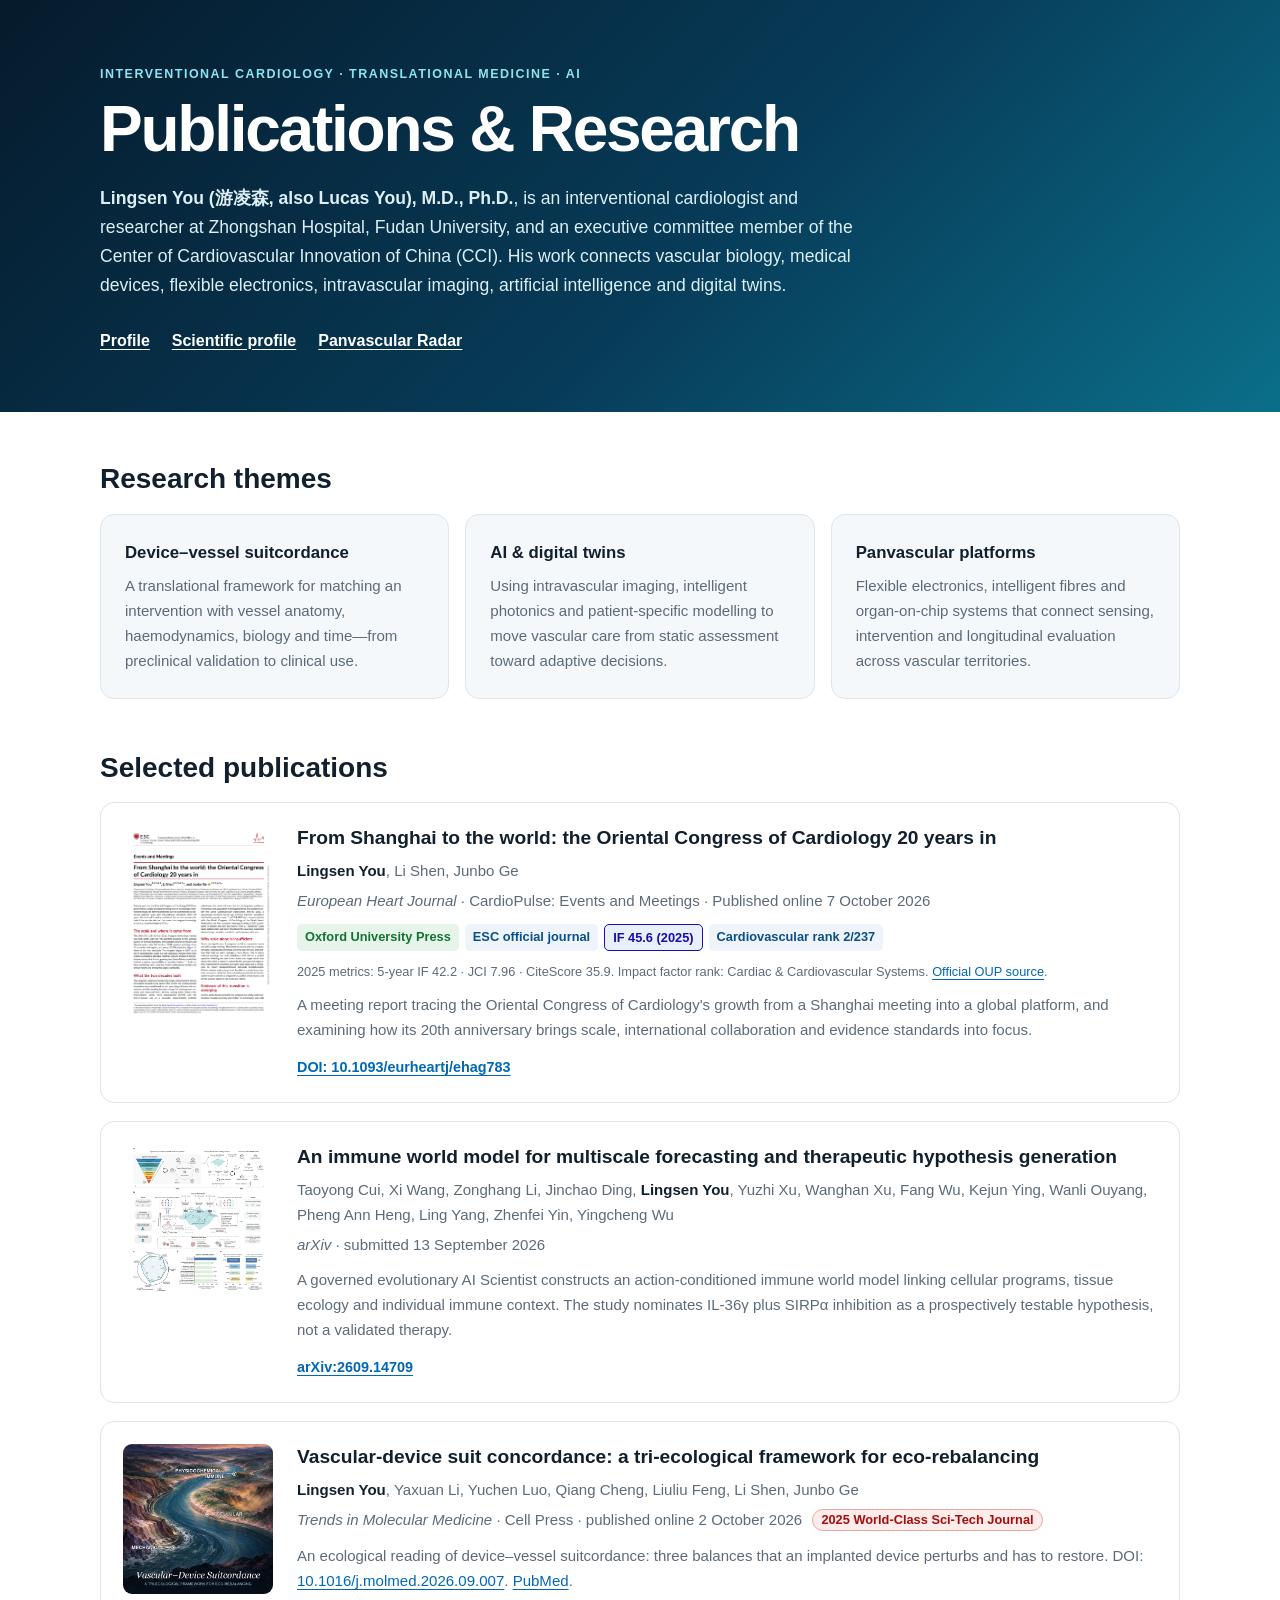
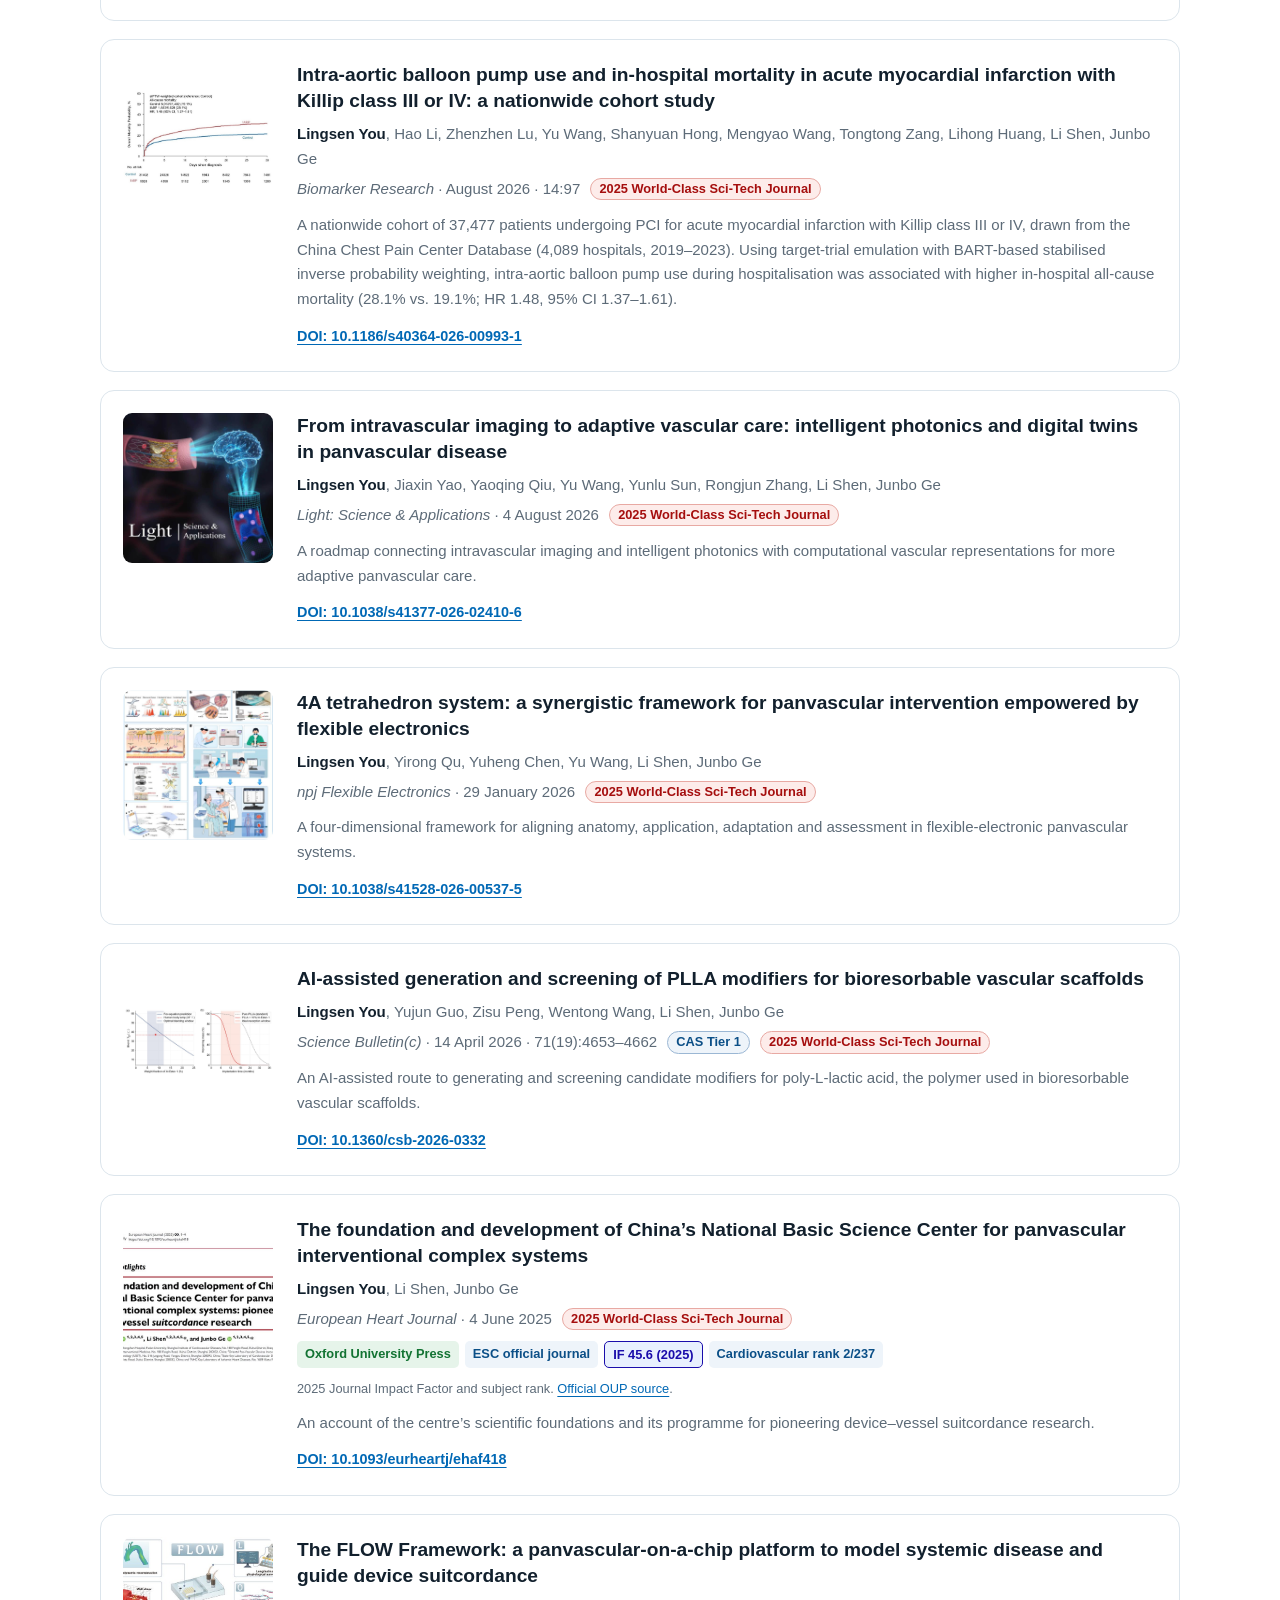
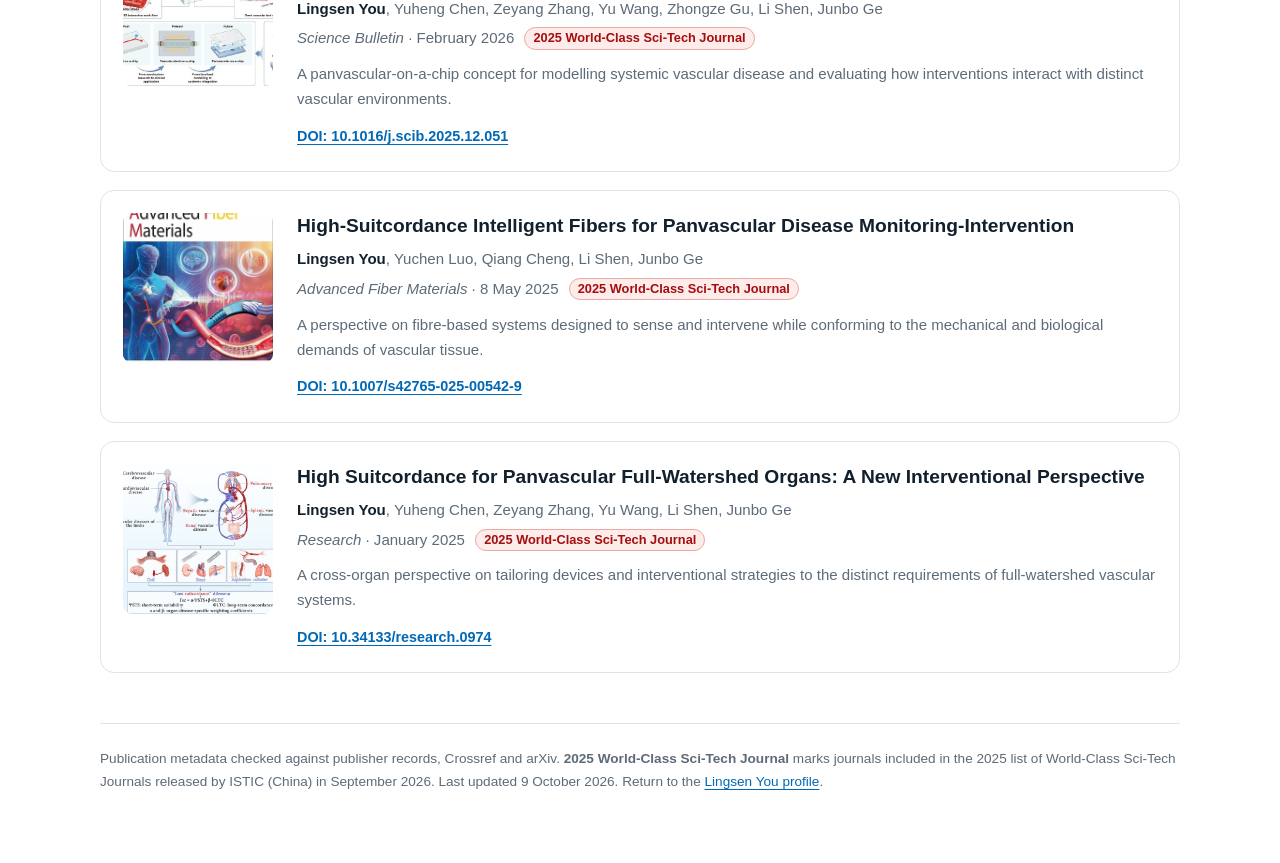
==== publications/index.html @ 70d02588 "Add verified 2025 EHJ impact factor and journal information" ====
<!doctype html>
<html lang="en">
<head>
  <meta charset="utf-8">
  <meta name="viewport" content="width=device-width, initial-scale=1">
  <title>Publications & Research | Lingsen You (游凌森)</title>
  <meta name="description" content="Selected publications and research themes of Lingsen You (游凌森, Lucas You), an interventional cardiologist at Zhongshan Hospital, Fudan University, working on panvascular intervention, device-vessel suitcordance, flexible electronics, AI and digital twins.">
  <meta name="author" content="Lingsen You">
  <meta name="robots" content="index, follow, max-image-preview:large, max-snippet:-1, max-video-preview:-1">
  <link rel="canonical" href="https://lingsenyou.com/publications/">
  <link rel="icon" type="image/jpeg" href="https://lingsenyou.com/avatar.jpg">
  <meta property="og:type" content="profile">
  <meta property="og:site_name" content="Lingsen You (游凌森)">
  <meta property="og:url" content="https://lingsenyou.com/publications/">
  <meta property="og:title" content="Publications & Research | Lingsen You (游凌森)">
  <meta property="og:description" content="Research by Lingsen You across panvascular intervention, AI, digital twins, flexible electronics and device-vessel suitcordance.">
  <meta property="og:image" content="https://lingsenyou.com/paper6.jpg">
  <meta name="twitter:card" content="summary_large_image">
  <script type="application/ld+json">
  {
    "@context": "https://schema.org",
    "@graph": [
      {
        "@type": "Person",
        "@id": "https://lingsenyou.com/#person",
        "name": "Lingsen You",
        "alternateName": ["Lingsen Lucas You", "Lucas You", "游凌森"],
        "url": "https://lingsenyou.com/",
        "jobTitle": ["Interventional Cardiologist", "Executive Committee Member"],
        "memberOf": { "@type": "Organization", "name": "Center of Cardiovascular Innovation of China", "alternateName": "CCI" },
        "affiliation": { "@type": "MedicalOrganization", "name": "Zhongshan Hospital, Fudan University", "sameAs": "https://ror.org/032x22645" },
        "sameAs": ["https://orcid.org/0000-0003-0794-5907", "https://www.wikidata.org/wiki/Q91670793", "https://www.semanticscholar.org/author/Lingsen-You/2294627526", "https://openalex.org/A5113157144"]
      },
      {
        "@type": "WebSite",
        "@id": "https://lingsenyou.com/#website",
        "url": "https://lingsenyou.com/",
        "name": "Lingsen You (游凌森)",
        "publisher": { "@id": "https://lingsenyou.com/#person" }
      },
      {
        "@type": "CollectionPage",
        "@id": "https://lingsenyou.com/publications/#page",
        "url": "https://lingsenyou.com/publications/",
        "name": "Publications & Research | Lingsen You (游凌森)",
        "description": "Selected publications and research themes of Lingsen You in panvascular intervention, device-vessel suitcordance, flexible electronics, AI and digital twins.",
        "about": { "@id": "https://lingsenyou.com/#person" },
        "isPartOf": { "@id": "https://lingsenyou.com/#website" },
        "datePublished": "2026-08-13",
        "dateModified": "2026-10-09",
        "mainEntity": {
          "@type": "ItemList",
          "numberOfItems": 11,
          "itemListElement": [
            { "@type": "ListItem", "position": 1, "item": { "@id": "https://doi.org/10.1093/eurheartj/ehag783" } },
            { "@type": "ListItem", "position": 2, "item": { "@id": "https://arxiv.org/abs/2609.14709" } },
            { "@type": "ListItem", "position": 3, "item": { "@id": "https://doi.org/10.1016/j.molmed.2026.09.007" } },
            { "@type": "ListItem", "position": 4, "item": { "@id": "https://doi.org/10.1186/s40364-026-00993-1" } },
            { "@type": "ListItem", "position": 5, "item": { "@id": "https://doi.org/10.1038/s41377-026-02410-6" } },
            { "@type": "ListItem", "position": 6, "item": { "@id": "https://doi.org/10.1038/s41528-026-00537-5" } },
            { "@type": "ListItem", "position": 7, "item": { "@id": "https://doi.org/10.1360/csb-2026-0332" } },
            { "@type": "ListItem", "position": 8, "item": { "@id": "https://doi.org/10.1093/eurheartj/ehaf418" } },
            { "@type": "ListItem", "position": 9, "item": { "@id": "https://doi.org/10.1016/j.scib.2025.12.051" } },
            { "@type": "ListItem", "position": 10, "item": { "@id": "https://doi.org/10.1007/s42765-025-00542-9" } },
            { "@type": "ListItem", "position": 11, "item": { "@id": "https://doi.org/10.34133/research.0974" } }
          ]
        }
      },
      {
        "@type": "BreadcrumbList",
        "itemListElement": [
          { "@type": "ListItem", "position": 1, "name": "Lingsen You", "item": "https://lingsenyou.com/" },
          { "@type": "ListItem", "position": 2, "name": "Publications & Research", "item": "https://lingsenyou.com/publications/" }
        ]
      },
      {
        "@type": "ScholarlyArticle",
        "@id": "https://doi.org/10.1093/eurheartj/ehag783",
        "url": "https://doi.org/10.1093/eurheartj/ehag783",
        "headline": "From Shanghai to the world: the Oriental Congress of Cardiology 20 years in",
        "datePublished": "2026-10-07",
        "author": [{ "@id": "https://lingsenyou.com/#person" }, { "@type": "Person", "name": "Li Shen" }, { "@type": "Person", "name": "Junbo Ge" }],
        "isPartOf": { "@type": "Periodical", "name": "European Heart Journal" },
        "genre": "Events and Meetings (CardioPulse)",
        "image": "https://lingsenyou.com/ehj-occ-20-years-cover.png",
        "identifier": { "@type": "PropertyValue", "propertyID": "DOI", "value": "10.1093/eurheartj/ehag783" }
      },
      {
        "@type": "ScholarlyArticle",
        "@id": "https://doi.org/10.1186/s40364-026-00993-1",
        "headline": "Intra-aortic balloon pump use and in-hospital mortality in acute myocardial infarction with Killip class III or IV: a nationwide cohort study",
        "datePublished": "2026-08",
        "author": [{ "@id": "https://lingsenyou.com/#person" }, { "@type": "Person", "name": "Hao Li" }, { "@type": "Person", "name": "Zhenzhen Lu" }, { "@type": "Person", "name": "Yu Wang" }, { "@type": "Person", "name": "Shanyuan Hong" }, { "@type": "Person", "name": "Mengyao Wang" }, { "@type": "Person", "name": "Tongtong Zang" }, { "@type": "Person", "name": "Lihong Huang" }, { "@type": "Person", "name": "Li Shen" }, { "@type": "Person", "name": "Junbo Ge" }],
        "isPartOf": { "@type": "Periodical", "name": "Biomarker Research" },
        "identifier": { "@type": "PropertyValue", "propertyID": "DOI", "value": "10.1186/s40364-026-00993-1" }
      },
      {
        "@type": "ScholarlyArticle",
        "@id": "https://doi.org/10.1038/s41377-026-02410-6",
        "headline": "From intravascular imaging to adaptive vascular care: intelligent photonics and digital twins in panvascular disease",
        "datePublished": "2026-08-04",
        "author": [{ "@id": "https://lingsenyou.com/#person" }, { "@type": "Person", "name": "Jiaxin Yao" }, { "@type": "Person", "name": "Yaoqing Qiu" }, { "@type": "Person", "name": "Yu Wang" }, { "@type": "Person", "name": "Yunlu Sun" }, { "@type": "Person", "name": "Rongjun Zhang" }, { "@type": "Person", "name": "Li Shen" }, { "@type": "Person", "name": "Junbo Ge" }],
        "isPartOf": { "@type": "Periodical", "name": "Light: Science & Applications" },
        "identifier": { "@type": "PropertyValue", "propertyID": "DOI", "value": "10.1038/s41377-026-02410-6" }
      },
      {
        "@type": "ScholarlyArticle",
        "@id": "https://doi.org/10.1038/s41528-026-00537-5",
        "headline": "4A tetrahedron system: a synergistic framework for panvascular intervention empowered by flexible electronics",
        "datePublished": "2026-01-29",
        "author": [{ "@id": "https://lingsenyou.com/#person" }, { "@type": "Person", "name": "Yirong Qu" }, { "@type": "Person", "name": "Yuheng Chen" }, { "@type": "Person", "name": "Yu Wang" }, { "@type": "Person", "name": "Li Shen" }, { "@type": "Person", "name": "Junbo Ge" }],
        "isPartOf": { "@type": "Periodical", "name": "npj Flexible Electronics" },
        "identifier": { "@type": "PropertyValue", "propertyID": "DOI", "value": "10.1038/s41528-026-00537-5" }
      },
      {
        "@type": "ScholarlyArticle",
        "@id": "https://doi.org/10.1360/csb-2026-0332",
        "headline": "AI-assisted generation and screening of PLLA modifiers for bioresorbable vascular scaffolds",
        "datePublished": "2026-04-14",
        "author": [{ "@id": "https://lingsenyou.com/#person" }, { "@type": "Person", "name": "Yujun Guo" }, { "@type": "Person", "name": "Zisu Peng" }, { "@type": "Person", "name": "Wentong Wang" }, { "@type": "Person", "name": "Li Shen" }, { "@type": "Person", "name": "Junbo Ge" }],
        "isPartOf": { "@type": "Periodical", "name": "Chinese Science Bulletin", "issn": "0023-074X" },
        "identifier": { "@type": "PropertyValue", "propertyID": "DOI", "value": "10.1360/csb-2026-0332" }
      },
      {
        "@type": "ScholarlyArticle",
        "@id": "https://doi.org/10.1093/eurheartj/ehaf418",
        "headline": "The foundation and development of China's National Basic Science Center for panvascular interventional complex systems: pioneering device-vessel suitcordance research",
        "datePublished": "2025-06-04",
        "author": [{ "@id": "https://lingsenyou.com/#person" }, { "@type": "Person", "name": "Li Shen" }, { "@type": "Person", "name": "Junbo Ge" }],
        "isPartOf": { "@type": "Periodical", "name": "European Heart Journal" },
        "identifier": { "@type": "PropertyValue", "propertyID": "DOI", "value": "10.1093/eurheartj/ehaf418" }
      },
      {
        "@type": "ScholarlyArticle",
        "@id": "https://doi.org/10.1016/j.scib.2025.12.051",
        "headline": "The FLOW Framework: a panvascular-on-a-chip platform to model systemic disease and guide panvascular interventional device suitcordance",
        "datePublished": "2026-02",
        "author": [{ "@id": "https://lingsenyou.com/#person" }, { "@type": "Person", "name": "Yuheng Chen" }, { "@type": "Person", "name": "Zeyang Zhang" }, { "@type": "Person", "name": "Yu Wang" }, { "@type": "Person", "name": "Zhongze Gu" }, { "@type": "Person", "name": "Li Shen" }, { "@type": "Person", "name": "Junbo Ge" }],
        "isPartOf": { "@type": "Periodical", "name": "Science Bulletin" },
        "identifier": { "@type": "PropertyValue", "propertyID": "DOI", "value": "10.1016/j.scib.2025.12.051" }
      },
      {
        "@type": "ScholarlyArticle",
        "@id": "https://doi.org/10.1007/s42765-025-00542-9",
        "headline": "High-Suitcordance Intelligent Fibers for Panvascular Disease Monitoring-Intervention",
        "datePublished": "2025-05-08",
        "author": [{ "@id": "https://lingsenyou.com/#person" }, { "@type": "Person", "name": "Yuchen Luo" }, { "@type": "Person", "name": "Qiang Cheng" }, { "@type": "Person", "name": "Li Shen" }, { "@type": "Person", "name": "Junbo Ge" }],
        "isPartOf": { "@type": "Periodical", "name": "Advanced Fiber Materials" },
        "identifier": { "@type": "PropertyValue", "propertyID": "DOI", "value": "10.1007/s42765-025-00542-9" }
      },
      {
        "@type": "ScholarlyArticle",
        "@id": "https://doi.org/10.34133/research.0974",
        "headline": "High Suitcordance for Panvascular Full-Watershed Organs: A New Interventional Perspective",
        "datePublished": "2025-01",
        "author": [{ "@id": "https://lingsenyou.com/#person" }, { "@type": "Person", "name": "Yuheng Chen" }, { "@type": "Person", "name": "Zeyang Zhang" }, { "@type": "Person", "name": "Yu Wang" }, { "@type": "Person", "name": "Li Shen" }, { "@type": "Person", "name": "Junbo Ge" }],
        "isPartOf": { "@type": "Periodical", "name": "Research" },
        "identifier": { "@type": "PropertyValue", "propertyID": "DOI", "value": "10.34133/research.0974" }
      }
    ]
  }
  </script>
  <style>
    :root { --ink:#12202d; --muted:#5d6b78; --blue:#0068b5; --line:#dce5ec; --wash:#f4f8fb; }
    * { box-sizing:border-box; }
    body { margin:0; color:var(--ink); background:#fff; font:16px/1.65 Arial,"Helvetica Neue","PingFang SC","Microsoft YaHei",sans-serif; }
    a { color:var(--blue); text-underline-offset:3px; }
    header { color:#fff; background:linear-gradient(135deg,#061b2c 0%,#073b58 55%,#0b6f8a 100%); }
    .hero,.page { width:min(1080px,calc(100% - 40px)); margin:auto; }
    .hero { padding:64px 0 58px; }
    .eyebrow { margin:0 0 10px; color:#8de4f0; font-size:.78rem; font-weight:700; letter-spacing:.12em; text-transform:uppercase; }
    h1 { margin:0; max-width:760px; font-size:clamp(2.1rem,6vw,4rem); line-height:1.08; letter-spacing:-.035em; }
    .intro { max-width:760px; margin:20px 0 0; color:#dceff4; font-size:1.1rem; }
    nav { margin-top:28px; }
    nav a { color:#fff; font-weight:700; margin-right:22px; }
    .page { padding:50px 0 70px; }
    h2 { margin:0 0 18px; font-size:1.75rem; line-height:1.2; }
    .themes { display:grid; grid-template-columns:repeat(3,1fr); gap:16px; margin-bottom:52px; }
    .theme { padding:24px; border:1px solid var(--line); border-radius:14px; background:var(--wash); }
    .theme h3 { margin:0 0 8px; font-size:1.05rem; }
    .theme p { margin:0; color:var(--muted); font-size:.94rem; }
    .pub-list { display:grid; gap:18px; }
    article { display:grid; grid-template-columns:150px 1fr; gap:24px; padding:22px; border:1px solid var(--line); border-radius:14px; }
    article img { width:150px; height:150px; object-fit:cover; border-radius:9px; background:#eef3f6; }
    article h3 { margin:0 0 8px; font-size:1.2rem; line-height:1.35; }
    article h3 a { color:var(--ink); text-decoration:none; }
    article h3 a:hover { color:var(--blue); text-decoration:underline; }
    .authors,.venue,.summary { margin:5px 0; color:var(--muted); font-size:.94rem; }
    .authors strong { color:var(--ink); }
    .summary { margin-top:11px; }
    .wcj { display:inline-block; margin-left:6px; padding:0 8px; border:1px solid #e8a9a3; border-radius:999px; background:#fdecea; color:#a50e0e; font-size:.8rem; font-weight:700; line-height:1.6; white-space:nowrap; vertical-align:1px; }
    .tier { display:inline-block; margin-left:6px; padding:0 8px; border:1px solid #9bb7d4; border-radius:999px; background:#eef4fa; color:#0b4f87; font-size:.8rem; font-weight:700; line-height:1.6; white-space:nowrap; vertical-align:1px; }
    .journal-metrics { display:flex; flex-wrap:wrap; gap:6px; margin:10px 0; }
    .journal-metrics span { padding:2px 8px; border-radius:5px; background:#eef4fa; color:#0b4f87; font-size:.8rem; font-weight:700; }
    .journal-metrics .metric-if { border:1px solid #1a0dab; background:#e8f0fe; color:#1a0dab; }
    .journal-metrics .metric-publisher { background:#e6f4ea; color:#137333; }
    .metrics-note { margin:8px 0; color:var(--muted); font-size:.8rem; }
    article.nofig { grid-template-columns:1fr; }
    .doi { display:inline-block; margin-top:8px; font-weight:700; font-size:.9rem; }
    article img.figure { object-fit:contain; background:#fff; }
    article img.page-cover { height:auto; object-fit:contain; background:#fff; }
    footer { margin-top:50px; padding-top:24px; border-top:1px solid var(--line); color:var(--muted); font-size:.85rem; }
    @media(max-width:760px) { .themes{grid-template-columns:1fr}.hero{padding:45px 0}article{grid-template-columns:90px 1fr;padding:16px;gap:15px}article.nofig{grid-template-columns:1fr}article img{width:90px;height:110px}.wcj,.tier{white-space:normal;border-radius:6px;margin-left:0} }
  </style>
</head>
<body>
  <header>
    <div class="hero">
      <p class="eyebrow">Interventional cardiology · Translational medicine · AI</p>
      <h1>Publications &amp; Research</h1>
      <p class="intro"><strong>Lingsen You (游凌森, also Lucas You), M.D., Ph.D.</strong>, is an interventional cardiologist and researcher at Zhongshan Hospital, Fudan University, and an executive committee member of the Center of Cardiovascular Innovation of China (CCI). His work connects vascular biology, medical devices, flexible electronics, intravascular imaging, artificial intelligence and digital twins.</p>
      <nav aria-label="Primary"><a href="https://lingsenyou.com/">Profile</a><a href="https://lingsenyou.com/scientific/">Scientific profile</a><a href="https://lingsenyou.com/panvascular/">Panvascular Radar</a></nav>
    </div>
  </header>
  <main class="page">
    <section aria-labelledby="themes-title">
      <h2 id="themes-title">Research themes</h2>
      <div class="themes">
        <div class="theme"><h3>Device–vessel suitcordance</h3><p>A translational framework for matching an intervention with vessel anatomy, haemodynamics, biology and time—from preclinical validation to clinical use.</p></div>
        <div class="theme"><h3>AI &amp; digital twins</h3><p>Using intravascular imaging, intelligent photonics and patient-specific modelling to move vascular care from static assessment toward adaptive decisions.</p></div>
        <div class="theme"><h3>Panvascular platforms</h3><p>Flexible electronics, intelligent fibres and organ-on-chip systems that connect sensing, intervention and longitudinal evaluation across vascular territories.</p></div>
      </div>
    </section>

    <section aria-labelledby="selected-title">
      <h2 id="selected-title">Selected publications</h2>
      <div class="pub-list">
        <article>
          <a href="https://doi.org/10.1093/eurheartj/ehag783" target="_blank" rel="noopener" aria-label="Read the European Heart Journal CardioPulse article"><img class="page-cover" src="../ehj-occ-20-years-cover.png" alt="First page of the European Heart Journal article From Shanghai to the world: the Oriental Congress of Cardiology 20 years in" width="1323" height="1764" loading="lazy" decoding="async"></a>
          <div>
            <h3><a href="https://doi.org/10.1093/eurheartj/ehag783" target="_blank" rel="noopener">From Shanghai to the world: the Oriental Congress of Cardiology 20 years in</a></h3>
            <p class="authors"><strong>Lingsen You</strong>, Li Shen, Junbo Ge</p>
            <p class="venue"><cite>European Heart Journal</cite> &middot; CardioPulse: Events and Meetings &middot; Published online 7 October 2026</p>
            <div class="journal-metrics" aria-label="European Heart Journal information and 2025 citation metrics">
              <span class="metric-publisher">Oxford University Press</span>
              <span>ESC official journal</span>
              <span class="metric-if">IF 45.6 (2025)</span>
              <span>Cardiovascular rank 2/237</span>
            </div>
            <p class="metrics-note">2025 metrics: 5-year IF 42.2 &middot; JCI 7.96 &middot; CiteScore 35.9. Impact factor rank: Cardiac &amp; Cardiovascular Systems. <a href="https://academic.oup.com/eurheartj/pages/About" target="_blank" rel="noopener">Official OUP source</a>.</p>
            <p class="summary">A meeting report tracing the Oriental Congress of Cardiology's growth from a Shanghai meeting into a global platform, and examining how its 20th anniversary brings scale, international collaboration and evidence standards into focus.</p>
            <a class="doi" href="https://doi.org/10.1093/eurheartj/ehag783" target="_blank" rel="noopener">DOI: 10.1093/eurheartj/ehag783</a>
          </div>
        </article>
        <article>
          <img class="figure" src="../immune-world-model.png" alt="Architecture of an immune world model linking cellular state, tissue immune context and individual context through a governed AI Scientist workflow" width="150" height="150" loading="lazy">
          <div><h3><a href="https://arxiv.org/abs/2609.14709" target="_blank" rel="noopener">An immune world model for multiscale forecasting and therapeutic hypothesis generation</a></h3><p class="authors">Taoyong Cui, Xi Wang, Zonghang Li, Jinchao Ding, <strong>Lingsen You</strong>, Yuzhi Xu, Wanghan Xu, Fang Wu, Kejun Ying, Wanli Ouyang, Pheng Ann Heng, Ling Yang, Zhenfei Yin, Yingcheng Wu</p><p class="venue"><cite>arXiv</cite> &middot; submitted 13 September 2026</p><p class="summary">A governed evolutionary AI Scientist constructs an action-conditioned immune world model linking cellular programs, tissue ecology and individual immune context. The study nominates IL-36&gamma; plus SIRP&alpha; inhibition as a prospectively testable hypothesis, not a validated therapy.</p><a class="doi" href="https://arxiv.org/abs/2609.14709" target="_blank" rel="noopener">arXiv:2609.14709</a></div>
        </article>
        <article>
          <img src="../trends-molecular-medicine-suitcordance.jpg" alt="A river in balance, annotated with the three ecological balances of vascular-device suitcordance: mechanical, cellular and physicochemical-immune" width="150" height="150" loading="lazy">
          <div><h3><a href="https://doi.org/10.1016/j.molmed.2026.09.007" target="_blank" rel="noopener">Vascular-device suit concordance: a tri-ecological framework for eco-rebalancing</a></h3><p class="authors"><strong>Lingsen You</strong>, Yaxuan Li, Yuchen Luo, Qiang Cheng, Liuliu Feng, Li Shen, Junbo Ge</p><p class="venue"><cite>Trends in Molecular Medicine</cite> &middot; Cell Press &middot; published online 2 October 2026 <span class="wcj" title="Included in the 2025 list of World-Class Sci-Tech Journals released by the Institute of Scientific and Technical Information of China (ISTIC) on 12 September 2026">2025 World-Class Sci-Tech Journal</span></p><p class="summary">An ecological reading of device&ndash;vessel suitcordance: three balances that an implanted device perturbs and has to restore. DOI: <a href="https://doi.org/10.1016/j.molmed.2026.09.007" target="_blank" rel="noopener">10.1016/j.molmed.2026.09.007</a>. <a href="https://pubmed.ncbi.nlm.nih.gov/42827069/" target="_blank" rel="noopener">PubMed</a>.</p></div>
        </article>
        <article>
          <img class="figure" src="../paper7.jpg" alt="Kaplan-Meier curves of in-hospital all-cause mortality with and without intra-aortic balloon pump support in the sIPTW-weighted cohort" width="150" height="150" loading="lazy">
          <div><h3><a href="https://doi.org/10.1186/s40364-026-00993-1" rel="noopener">Intra-aortic balloon pump use and in-hospital mortality in acute myocardial infarction with Killip class III or IV: a nationwide cohort study</a></h3><p class="authors"><strong>Lingsen You</strong>, Hao Li, Zhenzhen Lu, Yu Wang, Shanyuan Hong, Mengyao Wang, Tongtong Zang, Lihong Huang, Li Shen, Junbo Ge</p><p class="venue"><cite>Biomarker Research</cite> &middot; August 2026 &middot; 14:97 <span class="wcj" title="Included in the 2025 list of World-Class Sci-Tech Journals released by the Institute of Scientific and Technical Information of China (ISTIC) on 12 September 2026">2025 World-Class Sci-Tech Journal</span></p><p class="summary">A nationwide cohort of 37,477 patients undergoing PCI for acute myocardial infarction with Killip class III or IV, drawn from the China Chest Pain Center Database (4,089 hospitals, 2019&ndash;2023). Using target-trial emulation with BART-based stabilised inverse probability weighting, intra-aortic balloon pump use during hospitalisation was associated with higher in-hospital all-cause mortality (28.1% vs. 19.1%; HR 1.48, 95% CI 1.37&ndash;1.61).</p><a class="doi" href="https://doi.org/10.1186/s40364-026-00993-1" rel="noopener">DOI: 10.1186/s40364-026-00993-1</a></div>
        </article>
        <article>
          <img src="../paper6.jpg" alt="Light Science & Applications article on intelligent photonics and digital twins" width="150" height="150">
          <div><h3><a href="https://doi.org/10.1038/s41377-026-02410-6" rel="noopener">From intravascular imaging to adaptive vascular care: intelligent photonics and digital twins in panvascular disease</a></h3><p class="authors"><strong>Lingsen You</strong>, Jiaxin Yao, Yaoqing Qiu, Yu Wang, Yunlu Sun, Rongjun Zhang, Li Shen, Junbo Ge</p><p class="venue"><cite>Light: Science &amp; Applications</cite> · 4 August 2026 <span class="wcj" title="Included in the 2025 list of World-Class Sci-Tech Journals released by the Institute of Scientific and Technical Information of China (ISTIC) on 12 September 2026">2025 World-Class Sci-Tech Journal</span></p><p class="summary">A roadmap connecting intravascular imaging and intelligent photonics with computational vascular representations for more adaptive panvascular care.</p><a class="doi" href="https://doi.org/10.1038/s41377-026-02410-6" rel="noopener">DOI: 10.1038/s41377-026-02410-6</a></div>
        </article>
        <article>
          <img src="../paper4.jpg" alt="4A tetrahedron system for panvascular intervention and flexible electronics" width="150" height="150" loading="lazy">
          <div><h3><a href="https://doi.org/10.1038/s41528-026-00537-5" rel="noopener">4A tetrahedron system: a synergistic framework for panvascular intervention empowered by flexible electronics</a></h3><p class="authors"><strong>Lingsen You</strong>, Yirong Qu, Yuheng Chen, Yu Wang, Li Shen, Junbo Ge</p><p class="venue"><cite>npj Flexible Electronics</cite> · 29 January 2026 <span class="wcj" title="Included in the 2025 list of World-Class Sci-Tech Journals released by the Institute of Scientific and Technical Information of China (ISTIC) on 12 September 2026">2025 World-Class Sci-Tech Journal</span></p><p class="summary">A four-dimensional framework for aligning anatomy, application, adaptation and assessment in flexible-electronic panvascular systems.</p><a class="doi" href="https://doi.org/10.1038/s41528-026-00537-5" rel="noopener">DOI: 10.1038/s41528-026-00537-5</a></div>
        </article>
        <article>
          <img class="figure" src="../csb-plla-ai-screening.jpg" alt="Two panels from the paper: predicted blend glass transition temperature against modifier fraction, and remaining scaffold mass against implantation time" width="150" height="150" loading="lazy">
          <div><h3><a href="https://doi.org/10.1360/csb-2026-0332" rel="noopener">AI-assisted generation and screening of PLLA modifiers for bioresorbable vascular scaffolds</a></h3><p class="authors"><strong>Lingsen You</strong>, Yujun Guo, Zisu Peng, Wentong Wang, Li Shen, Junbo Ge</p><p class="venue"><cite>Science Bulletin(c)</cite> &middot; 14 April 2026 &middot; 71(19):4653&ndash;4662 <span class="tier" title="Tier 1 in the Chinese Academy of Sciences journal ranking">CAS Tier 1</span> <span class="wcj" title="Included in the 2025 list of World-Class Sci-Tech Journals released by the Institute of Scientific and Technical Information of China (ISTIC) on 12 September 2026">2025 World-Class Sci-Tech Journal</span></p><p class="summary">An AI-assisted route to generating and screening candidate modifiers for poly-L-lactic acid, the polymer used in bioresorbable vascular scaffolds.</p><a class="doi" href="https://doi.org/10.1360/csb-2026-0332" rel="noopener">DOI: 10.1360/csb-2026-0332</a></div>
        </article>
        <article>
          <img src="../paper1.jpg" alt="European Heart Journal article on China's panvascular interventional science center" width="150" height="150" loading="lazy">
          <div><h3><a href="https://doi.org/10.1093/eurheartj/ehaf418" rel="noopener">The foundation and development of China’s National Basic Science Center for panvascular interventional complex systems</a></h3><p class="authors"><strong>Lingsen You</strong>, Li Shen, Junbo Ge</p><p class="venue"><cite>European Heart Journal</cite> · 4 June 2025 <span class="wcj" title="Included in the 2025 list of World-Class Sci-Tech Journals released by the Institute of Scientific and Technical Information of China (ISTIC) on 12 September 2026">2025 World-Class Sci-Tech Journal</span></p><div class="journal-metrics" aria-label="European Heart Journal information and 2025 citation metrics"><span class="metric-publisher">Oxford University Press</span><span>ESC official journal</span><span class="metric-if">IF 45.6 (2025)</span><span>Cardiovascular rank 2/237</span></div><p class="metrics-note">2025 Journal Impact Factor and subject rank. <a href="https://academic.oup.com/eurheartj/pages/About" target="_blank" rel="noopener">Official OUP source</a>.</p><p class="summary">An account of the centre’s scientific foundations and its programme for pioneering device–vessel suitcordance research.</p><a class="doi" href="https://doi.org/10.1093/eurheartj/ehaf418" rel="noopener">DOI: 10.1093/eurheartj/ehaf418</a></div>
        </article>
        <article>
          <img src="../paper2.jpg" alt="FLOW Framework panvascular-on-a-chip research" width="150" height="150" loading="lazy">
          <div><h3><a href="https://doi.org/10.1016/j.scib.2025.12.051" rel="noopener">The FLOW Framework: a panvascular-on-a-chip platform to model systemic disease and guide device suitcordance</a></h3><p class="authors"><strong>Lingsen You</strong>, Yuheng Chen, Zeyang Zhang, Yu Wang, Zhongze Gu, Li Shen, Junbo Ge</p><p class="venue"><cite>Science Bulletin</cite> · February 2026 <span class="wcj" title="Included in the 2025 list of World-Class Sci-Tech Journals released by the Institute of Scientific and Technical Information of China (ISTIC) on 12 September 2026">2025 World-Class Sci-Tech Journal</span></p><p class="summary">A panvascular-on-a-chip concept for modelling systemic vascular disease and evaluating how interventions interact with distinct vascular environments.</p><a class="doi" href="https://doi.org/10.1016/j.scib.2025.12.051" rel="noopener">DOI: 10.1016/j.scib.2025.12.051</a></div>
        </article>
        <article>
          <img src="../advanced-fiber-materials-v7-i4-cover.jpg?v=20260918" alt="Advanced Fiber Materials cover for intelligent panvascular fibres" width="150" height="150" loading="lazy">
          <div><h3><a href="https://doi.org/10.1007/s42765-025-00542-9" rel="noopener">High-Suitcordance Intelligent Fibers for Panvascular Disease Monitoring-Intervention</a></h3><p class="authors"><strong>Lingsen You</strong>, Yuchen Luo, Qiang Cheng, Li Shen, Junbo Ge</p><p class="venue"><cite>Advanced Fiber Materials</cite> · 8 May 2025 <span class="wcj" title="Included in the 2025 list of World-Class Sci-Tech Journals released by the Institute of Scientific and Technical Information of China (ISTIC) on 12 September 2026">2025 World-Class Sci-Tech Journal</span></p><p class="summary">A perspective on fibre-based systems designed to sense and intervene while conforming to the mechanical and biological demands of vascular tissue.</p><a class="doi" href="https://doi.org/10.1007/s42765-025-00542-9" rel="noopener">DOI: 10.1007/s42765-025-00542-9</a></div>
        </article>
        <article>
          <img src="../paper5.jpg" alt="Research article on panvascular full-watershed organs" width="150" height="150" loading="lazy">
          <div><h3><a href="https://doi.org/10.34133/research.0974" rel="noopener">High Suitcordance for Panvascular Full-Watershed Organs: A New Interventional Perspective</a></h3><p class="authors"><strong>Lingsen You</strong>, Yuheng Chen, Zeyang Zhang, Yu Wang, Li Shen, Junbo Ge</p><p class="venue"><cite>Research</cite> · January 2025 <span class="wcj" title="Included in the 2025 list of World-Class Sci-Tech Journals released by the Institute of Scientific and Technical Information of China (ISTIC) on 12 September 2026">2025 World-Class Sci-Tech Journal</span></p><p class="summary">A cross-organ perspective on tailoring devices and interventional strategies to the distinct requirements of full-watershed vascular systems.</p><a class="doi" href="https://doi.org/10.34133/research.0974" rel="noopener">DOI: 10.34133/research.0974</a></div>
        </article>
      </div>
    </section>
    <footer>Publication metadata checked against publisher records, Crossref and arXiv. <strong>2025 World-Class Sci-Tech Journal</strong> marks journals included in the 2025 list of World-Class Sci-Tech Journals released by ISTIC (China) in September 2026. Last updated 9 October 2026. Return to the <a href="https://lingsenyou.com/">Lingsen You profile</a>.</footer>
  </main>
</body>
</html>
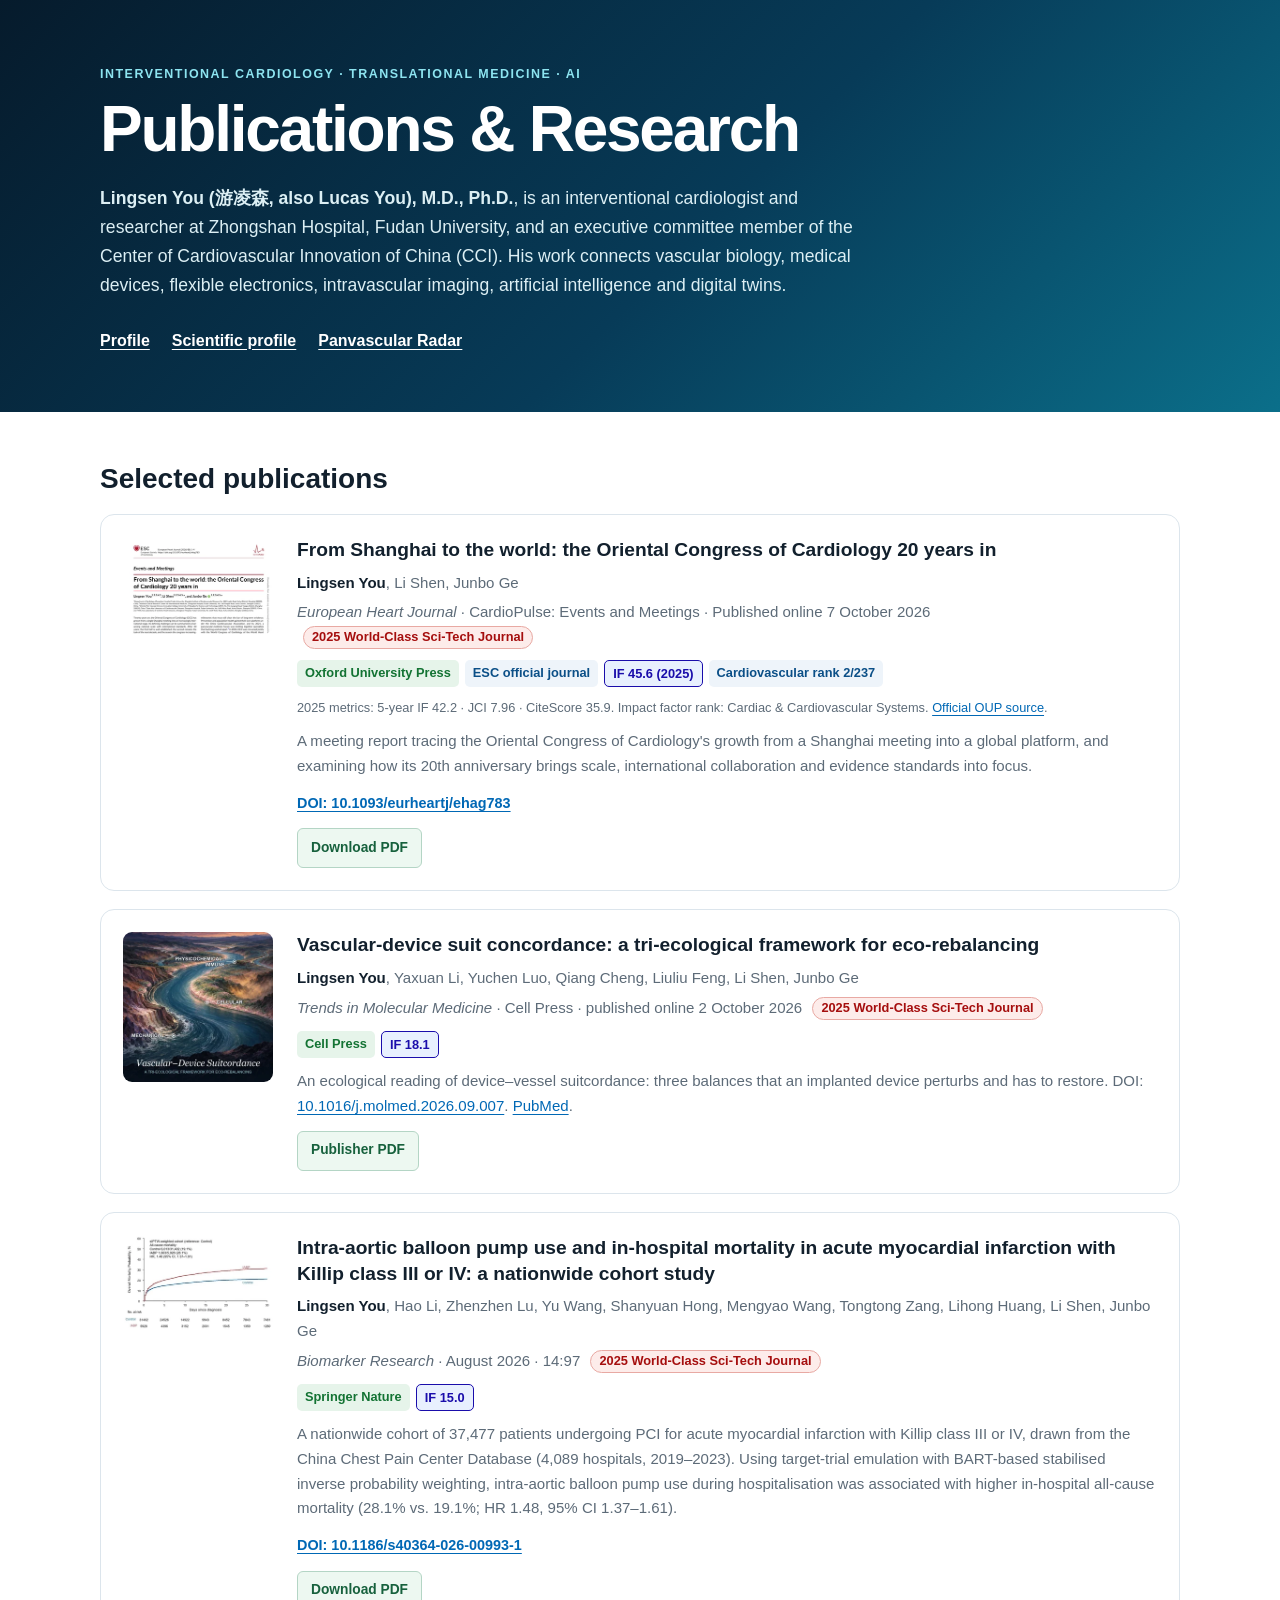
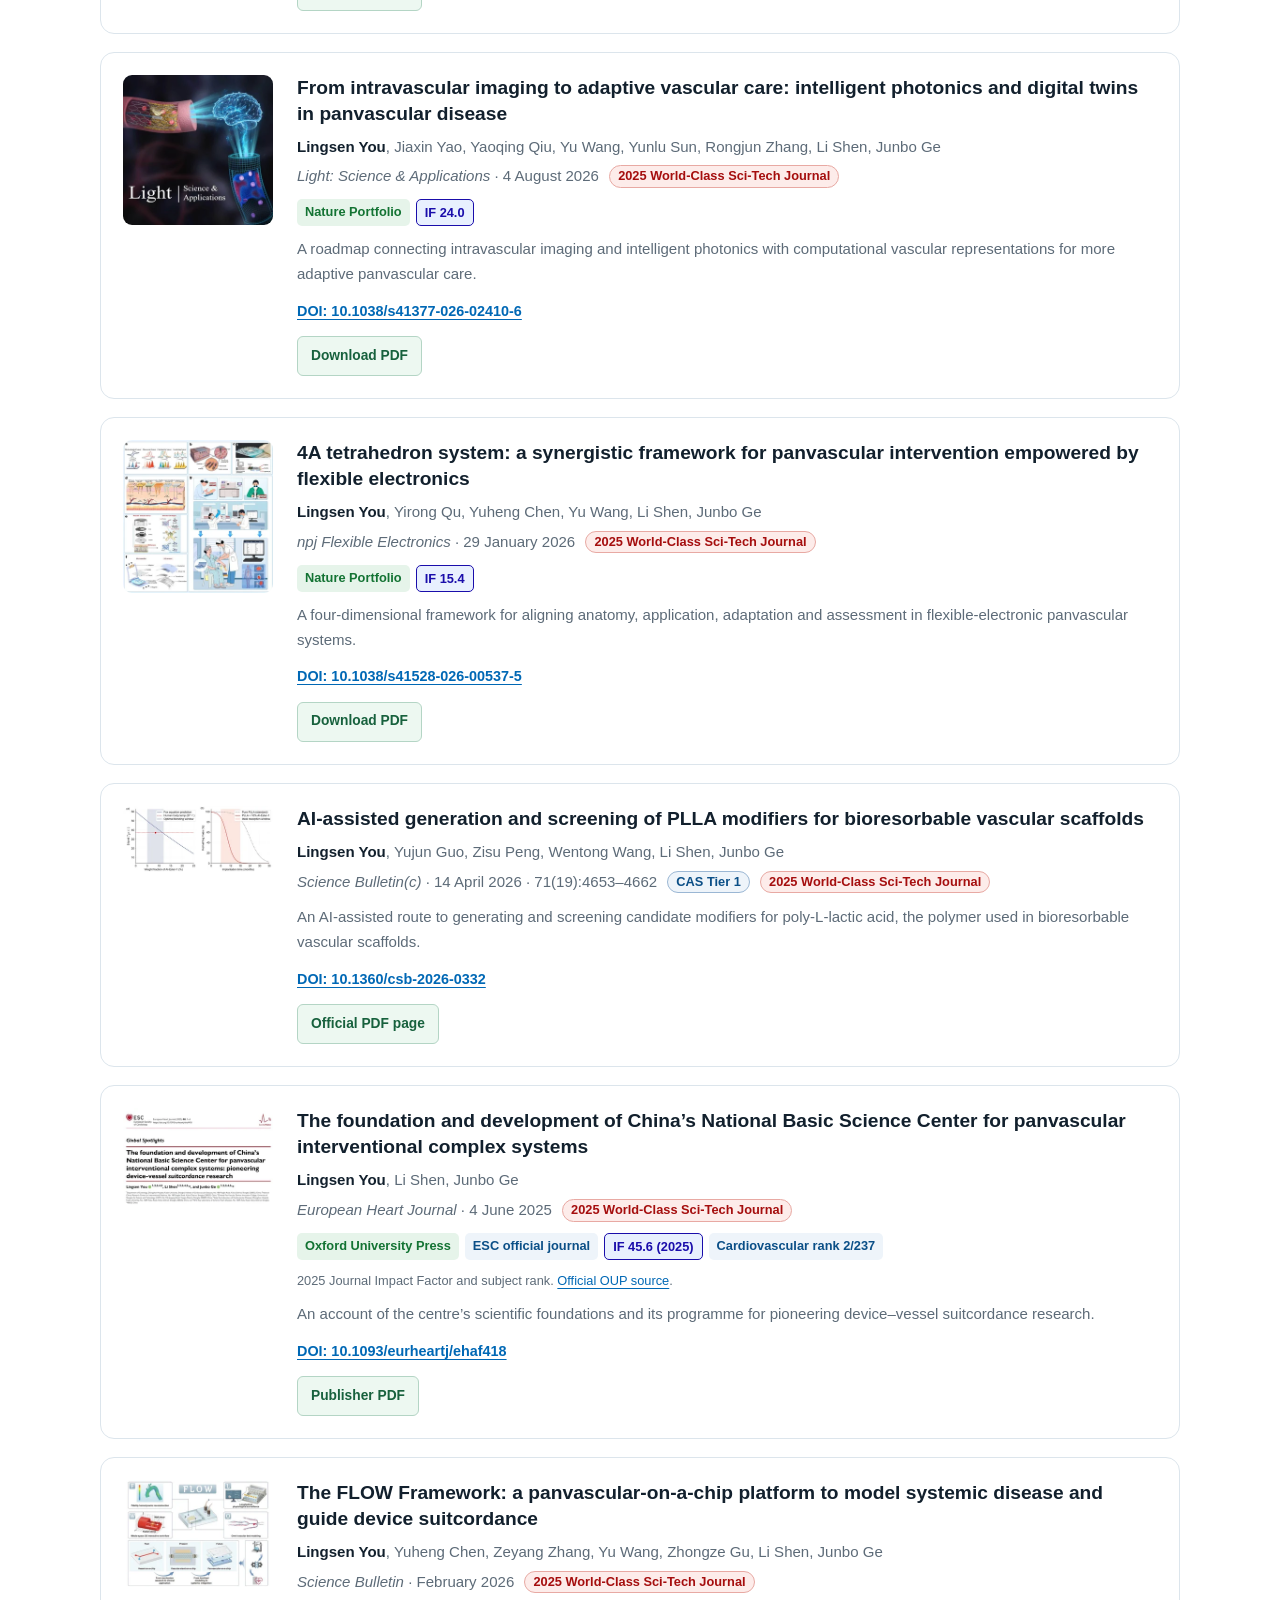
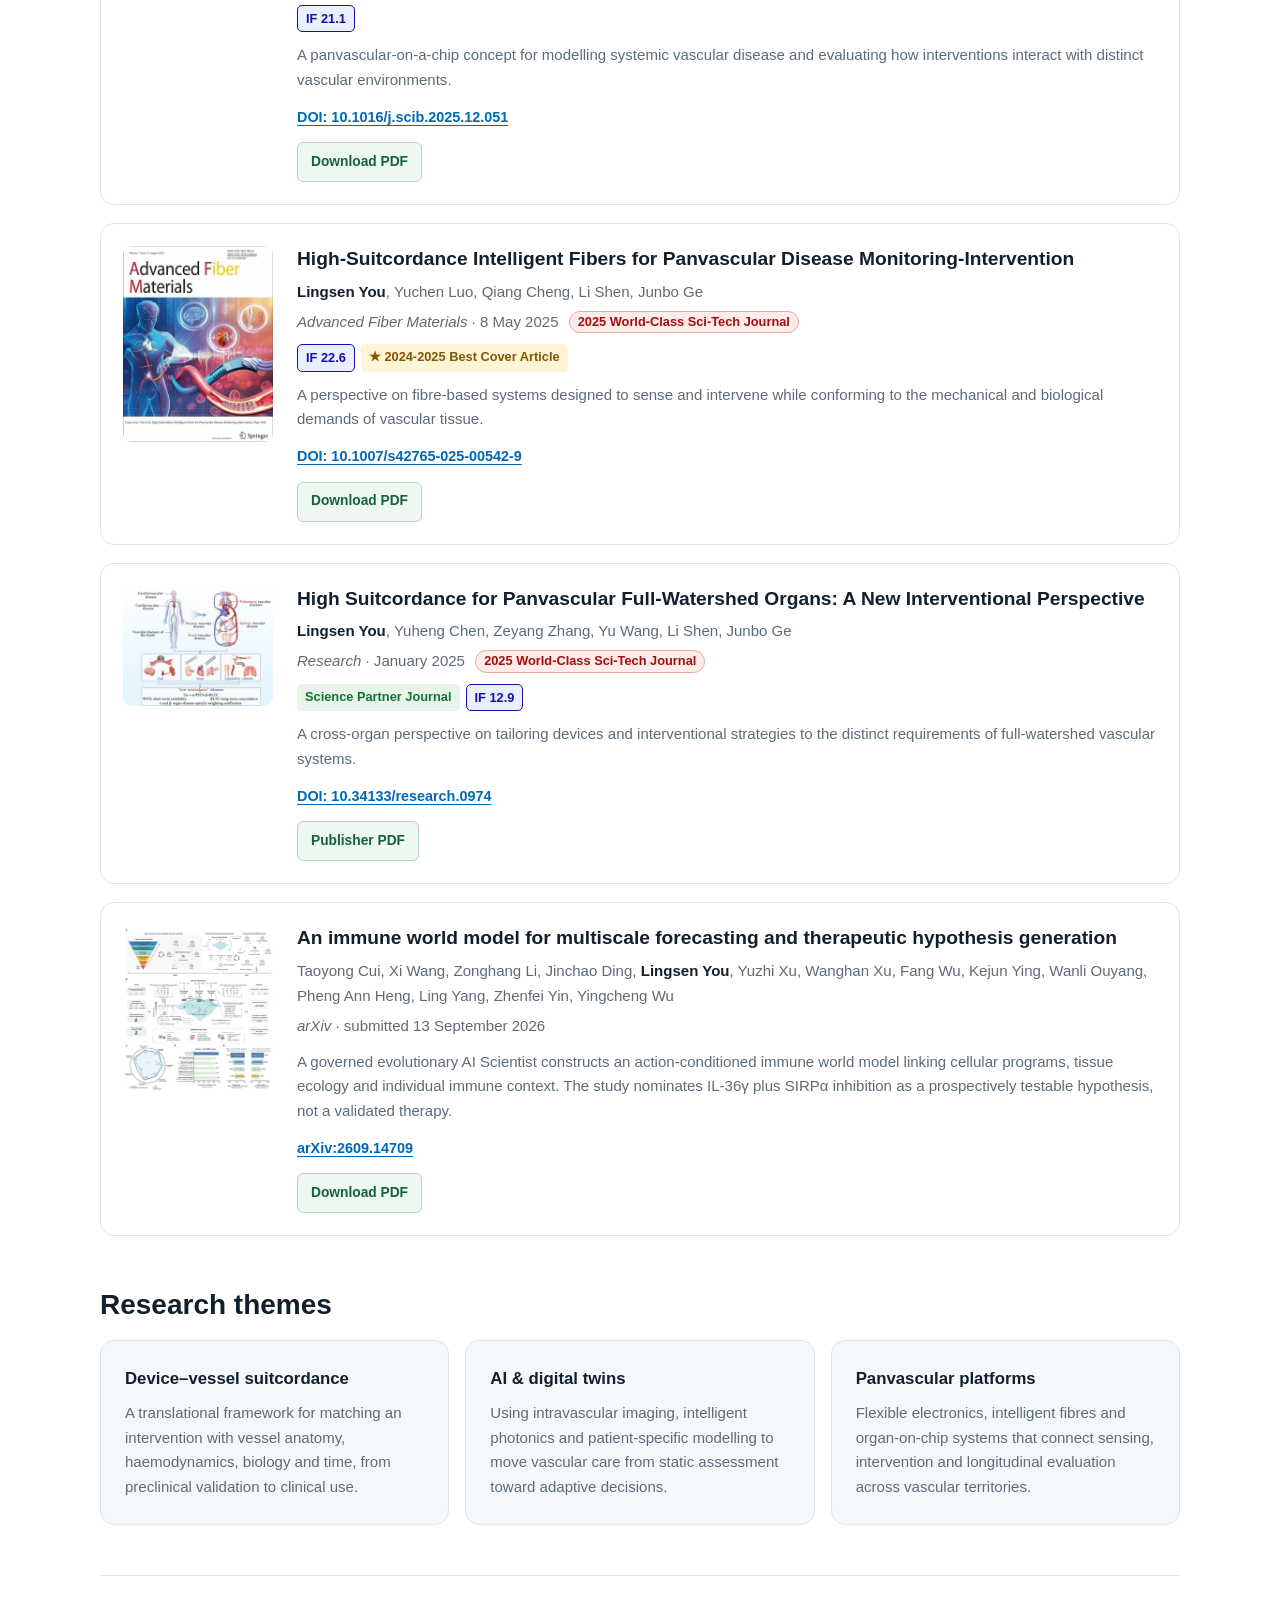
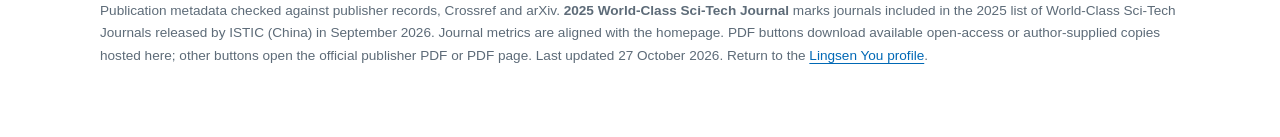
==== commit 7a96a549: "Sync publications page with homepage assets and PDF links" ====
--- a/publications/index.html
+++ b/publications/index.html
@@ -8,7 +8,7 @@
   <meta name="author" content="Lingsen You">
   <meta name="robots" content="index, follow, max-image-preview:large, max-snippet:-1, max-video-preview:-1">
   <link rel="canonical" href="https://lingsenyou.com/publications/">
-  <link rel="icon" type="image/jpeg" href="https://lingsenyou.com/avatar.jpg">
+  <link rel="icon" type="image/png" href="../assets/optimized/favicon-32.png">
   <meta property="og:type" content="profile">
   <meta property="og:site_name" content="Lingsen You (游凌森)">
   <meta property="og:url" content="https://lingsenyou.com/publications/">
@@ -47,22 +47,22 @@
         "about": { "@id": "https://lingsenyou.com/#person" },
         "isPartOf": { "@id": "https://lingsenyou.com/#website" },
         "datePublished": "2026-08-13",
-        "dateModified": "2026-10-09",
+        "dateModified": "2026-10-27",
         "mainEntity": {
           "@type": "ItemList",
           "numberOfItems": 11,
           "itemListElement": [
             { "@type": "ListItem", "position": 1, "item": { "@id": "https://doi.org/10.1093/eurheartj/ehag783" } },
-            { "@type": "ListItem", "position": 2, "item": { "@id": "https://arxiv.org/abs/2609.14709" } },
-            { "@type": "ListItem", "position": 3, "item": { "@id": "https://doi.org/10.1016/j.molmed.2026.09.007" } },
-            { "@type": "ListItem", "position": 4, "item": { "@id": "https://doi.org/10.1186/s40364-026-00993-1" } },
-            { "@type": "ListItem", "position": 5, "item": { "@id": "https://doi.org/10.1038/s41377-026-02410-6" } },
-            { "@type": "ListItem", "position": 6, "item": { "@id": "https://doi.org/10.1038/s41528-026-00537-5" } },
-            { "@type": "ListItem", "position": 7, "item": { "@id": "https://doi.org/10.1360/csb-2026-0332" } },
-            { "@type": "ListItem", "position": 8, "item": { "@id": "https://doi.org/10.1093/eurheartj/ehaf418" } },
-            { "@type": "ListItem", "position": 9, "item": { "@id": "https://doi.org/10.1016/j.scib.2025.12.051" } },
-            { "@type": "ListItem", "position": 10, "item": { "@id": "https://doi.org/10.1007/s42765-025-00542-9" } },
-            { "@type": "ListItem", "position": 11, "item": { "@id": "https://doi.org/10.34133/research.0974" } }
+            { "@type": "ListItem", "position": 2, "item": { "@id": "https://doi.org/10.1016/j.molmed.2026.09.007" } },
+            { "@type": "ListItem", "position": 3, "item": { "@id": "https://doi.org/10.1186/s40364-026-00993-1" } },
+            { "@type": "ListItem", "position": 4, "item": { "@id": "https://doi.org/10.1038/s41377-026-02410-6" } },
+            { "@type": "ListItem", "position": 5, "item": { "@id": "https://doi.org/10.1038/s41528-026-00537-5" } },
+            { "@type": "ListItem", "position": 6, "item": { "@id": "https://doi.org/10.1360/csb-2026-0332" } },
+            { "@type": "ListItem", "position": 7, "item": { "@id": "https://doi.org/10.1093/eurheartj/ehaf418" } },
+            { "@type": "ListItem", "position": 8, "item": { "@id": "https://doi.org/10.1016/j.scib.2025.12.051" } },
+            { "@type": "ListItem", "position": 9, "item": { "@id": "https://doi.org/10.1007/s42765-025-00542-9" } },
+            { "@type": "ListItem", "position": 10, "item": { "@id": "https://doi.org/10.34133/research.0974" } },
+            { "@type": "ListItem", "position": 11, "item": { "@id": "https://arxiv.org/abs/2609.14709" } }
           ]
         }
       },
@@ -175,13 +175,15 @@
     nav a { color:#fff; font-weight:700; margin-right:22px; }
     .page { padding:50px 0 70px; }
     h2 { margin:0 0 18px; font-size:1.75rem; line-height:1.2; }
-    .themes { display:grid; grid-template-columns:repeat(3,1fr); gap:16px; margin-bottom:52px; }
+    [aria-labelledby="themes-title"] { margin-top:52px; }
+    .themes { display:grid; grid-template-columns:repeat(3,1fr); gap:16px; margin-bottom:0; }
     .theme { padding:24px; border:1px solid var(--line); border-radius:14px; background:var(--wash); }
     .theme h3 { margin:0 0 8px; font-size:1.05rem; }
     .theme p { margin:0; color:var(--muted); font-size:.94rem; }
     .pub-list { display:grid; gap:18px; }
-    article { display:grid; grid-template-columns:150px 1fr; gap:24px; padding:22px; border:1px solid var(--line); border-radius:14px; }
-    article img { width:150px; height:150px; object-fit:cover; border-radius:9px; background:#eef3f6; }
+    article { display:grid; grid-template-columns:150px minmax(0,1fr); gap:24px; padding:22px; border:1px solid var(--line); border-radius:14px; }
+    article picture { display:block; }
+    article img { display:block; width:150px; height:auto; object-fit:contain; border-radius:9px; background:#eef3f6; }
     article h3 { margin:0 0 8px; font-size:1.2rem; line-height:1.35; }
     article h3 a { color:var(--ink); text-decoration:none; }
     article h3 a:hover { color:var(--blue); text-decoration:underline; }
@@ -198,9 +200,16 @@
     article.nofig { grid-template-columns:1fr; }
     .doi { display:inline-block; margin-top:8px; font-weight:700; font-size:.9rem; }
     article img.figure { object-fit:contain; background:#fff; }
-    article img.page-cover { height:auto; object-fit:contain; background:#fff; }
+    article img.ehj-preview { aspect-ratio:640/414; object-fit:cover; object-position:top; background:#fff; }
+    .pdf-actions { margin-top:12px; }
+    .pdf-link { display:inline-flex; align-items:center; min-height:40px; padding:6px 13px; border:1px solid #b4d5c5; border-radius:6px; background:#edf8f1; color:#17613d; font-size:.86rem; font-weight:700; text-decoration:none; }
+    .pdf-link:hover { background:#dcefe3; border-color:#17613d; }
+    .pdf-link:focus-visible { outline:3px solid var(--blue); outline-offset:3px; }
+    .journal-metrics .metric-award { background:#fff4d6; color:#805600; }
+    .doi { overflow-wrap:anywhere; }
     footer { margin-top:50px; padding-top:24px; border-top:1px solid var(--line); color:var(--muted); font-size:.85rem; }
-    @media(max-width:760px) { .themes{grid-template-columns:1fr}.hero{padding:45px 0}article{grid-template-columns:90px 1fr;padding:16px;gap:15px}article.nofig{grid-template-columns:1fr}article img{width:90px;height:110px}.wcj,.tier{white-space:normal;border-radius:6px;margin-left:0} }
+    @media(max-width:760px) { .themes{grid-template-columns:1fr}.hero{padding:45px 0}article{grid-template-columns:90px minmax(0,1fr);padding:16px;gap:15px}article.nofig{grid-template-columns:1fr}article img{width:90px;height:auto}.wcj,.tier{white-space:normal;border-radius:6px;margin-left:0} }
+    @media(max-width:560px) { article{grid-template-columns:minmax(0,1fr)}article img{width:180px;max-width:100%} }
   </style>
 </head>
 <body>
@@ -213,24 +222,15 @@
     </div>
   </header>
   <main class="page">
-    <section aria-labelledby="themes-title">
-      <h2 id="themes-title">Research themes</h2>
-      <div class="themes">
-        <div class="theme"><h3>Device–vessel suitcordance</h3><p>A translational framework for matching an intervention with vessel anatomy, haemodynamics, biology and time—from preclinical validation to clinical use.</p></div>
-        <div class="theme"><h3>AI &amp; digital twins</h3><p>Using intravascular imaging, intelligent photonics and patient-specific modelling to move vascular care from static assessment toward adaptive decisions.</p></div>
-        <div class="theme"><h3>Panvascular platforms</h3><p>Flexible electronics, intelligent fibres and organ-on-chip systems that connect sensing, intervention and longitudinal evaluation across vascular territories.</p></div>
-      </div>
-    </section>
-
     <section aria-labelledby="selected-title">
       <h2 id="selected-title">Selected publications</h2>
       <div class="pub-list">
         <article>
-          <a href="https://doi.org/10.1093/eurheartj/ehag783" target="_blank" rel="noopener" aria-label="Read the European Heart Journal CardioPulse article"><img class="page-cover" src="../ehj-occ-20-years-cover.png" alt="First page of the European Heart Journal article From Shanghai to the world: the Oriental Congress of Cardiology 20 years in" width="1323" height="1764" loading="lazy" decoding="async"></a>
+          <a href="https://doi.org/10.1093/eurheartj/ehag783" target="_blank" rel="noopener" aria-label="Read the European Heart Journal CardioPulse article"><picture><source type="image/webp" srcset="../assets/optimized/ehj-occ-20-years-cover-320.webp 320w, ../assets/optimized/ehj-occ-20-years-cover-640.webp 640w" sizes="(max-width: 560px) 180px, (max-width: 760px) 90px, 150px"><img class="ehj-preview" src="../ehj-occ-20-years-cover.png" alt="First-page header, title and authors of the European Heart Journal article From Shanghai to the world: the Oriental Congress of Cardiology 20 years in" width="640" height="414" loading="lazy" decoding="async"></picture></a>
           <div>
             <h3><a href="https://doi.org/10.1093/eurheartj/ehag783" target="_blank" rel="noopener">From Shanghai to the world: the Oriental Congress of Cardiology 20 years in</a></h3>
             <p class="authors"><strong>Lingsen You</strong>, Li Shen, Junbo Ge</p>
-            <p class="venue"><cite>European Heart Journal</cite> &middot; CardioPulse: Events and Meetings &middot; Published online 7 October 2026</p>
+            <p class="venue"><cite>European Heart Journal</cite> &middot; CardioPulse: Events and Meetings &middot; Published online 7 October 2026 <span class="wcj" title="2025 World-Class Sci-Tech Journal designation, consistent with the existing EHJ entry.">2025 World-Class Sci-Tech Journal</span></p>
             <div class="journal-metrics" aria-label="European Heart Journal information and 2025 citation metrics">
               <span class="metric-publisher">Oxford University Press</span>
               <span>ESC official journal</span>
@@ -240,51 +240,59 @@
             <p class="metrics-note">2025 metrics: 5-year IF 42.2 &middot; JCI 7.96 &middot; CiteScore 35.9. Impact factor rank: Cardiac &amp; Cardiovascular Systems. <a href="https://academic.oup.com/eurheartj/pages/About" target="_blank" rel="noopener">Official OUP source</a>.</p>
             <p class="summary">A meeting report tracing the Oriental Congress of Cardiology's growth from a Shanghai meeting into a global platform, and examining how its 20th anniversary brings scale, international collaboration and evidence standards into focus.</p>
             <a class="doi" href="https://doi.org/10.1093/eurheartj/ehag783" target="_blank" rel="noopener">DOI: 10.1093/eurheartj/ehag783</a>
-          </div>
-        </article>
-        <article>
-          <img class="figure" src="../immune-world-model.png" alt="Architecture of an immune world model linking cellular state, tissue immune context and individual context through a governed AI Scientist workflow" width="150" height="150" loading="lazy">
-          <div><h3><a href="https://arxiv.org/abs/2609.14709" target="_blank" rel="noopener">An immune world model for multiscale forecasting and therapeutic hypothesis generation</a></h3><p class="authors">Taoyong Cui, Xi Wang, Zonghang Li, Jinchao Ding, <strong>Lingsen You</strong>, Yuzhi Xu, Wanghan Xu, Fang Wu, Kejun Ying, Wanli Ouyang, Pheng Ann Heng, Ling Yang, Zhenfei Yin, Yingcheng Wu</p><p class="venue"><cite>arXiv</cite> &middot; submitted 13 September 2026</p><p class="summary">A governed evolutionary AI Scientist constructs an action-conditioned immune world model linking cellular programs, tissue ecology and individual immune context. The study nominates IL-36&gamma; plus SIRP&alpha; inhibition as a prospectively testable hypothesis, not a validated therapy.</p><a class="doi" href="https://arxiv.org/abs/2609.14709" target="_blank" rel="noopener">arXiv:2609.14709</a></div>
-        </article>
-        <article>
-          <img src="../trends-molecular-medicine-suitcordance.jpg" alt="A river in balance, annotated with the three ecological balances of vascular-device suitcordance: mechanical, cellular and physicochemical-immune" width="150" height="150" loading="lazy">
-          <div><h3><a href="https://doi.org/10.1016/j.molmed.2026.09.007" target="_blank" rel="noopener">Vascular-device suit concordance: a tri-ecological framework for eco-rebalancing</a></h3><p class="authors"><strong>Lingsen You</strong>, Yaxuan Li, Yuchen Luo, Qiang Cheng, Liuliu Feng, Li Shen, Junbo Ge</p><p class="venue"><cite>Trends in Molecular Medicine</cite> &middot; Cell Press &middot; published online 2 October 2026 <span class="wcj" title="Included in the 2025 list of World-Class Sci-Tech Journals released by the Institute of Scientific and Technical Information of China (ISTIC) on 12 September 2026">2025 World-Class Sci-Tech Journal</span></p><p class="summary">An ecological reading of device&ndash;vessel suitcordance: three balances that an implanted device perturbs and has to restore. DOI: <a href="https://doi.org/10.1016/j.molmed.2026.09.007" target="_blank" rel="noopener">10.1016/j.molmed.2026.09.007</a>. <a href="https://pubmed.ncbi.nlm.nih.gov/42827069/" target="_blank" rel="noopener">PubMed</a>.</p></div>
-        </article>
-        <article>
-          <img class="figure" src="../paper7.jpg" alt="Kaplan-Meier curves of in-hospital all-cause mortality with and without intra-aortic balloon pump support in the sIPTW-weighted cohort" width="150" height="150" loading="lazy">
-          <div><h3><a href="https://doi.org/10.1186/s40364-026-00993-1" rel="noopener">Intra-aortic balloon pump use and in-hospital mortality in acute myocardial infarction with Killip class III or IV: a nationwide cohort study</a></h3><p class="authors"><strong>Lingsen You</strong>, Hao Li, Zhenzhen Lu, Yu Wang, Shanyuan Hong, Mengyao Wang, Tongtong Zang, Lihong Huang, Li Shen, Junbo Ge</p><p class="venue"><cite>Biomarker Research</cite> &middot; August 2026 &middot; 14:97 <span class="wcj" title="Included in the 2025 list of World-Class Sci-Tech Journals released by the Institute of Scientific and Technical Information of China (ISTIC) on 12 September 2026">2025 World-Class Sci-Tech Journal</span></p><p class="summary">A nationwide cohort of 37,477 patients undergoing PCI for acute myocardial infarction with Killip class III or IV, drawn from the China Chest Pain Center Database (4,089 hospitals, 2019&ndash;2023). Using target-trial emulation with BART-based stabilised inverse probability weighting, intra-aortic balloon pump use during hospitalisation was associated with higher in-hospital all-cause mortality (28.1% vs. 19.1%; HR 1.48, 95% CI 1.37&ndash;1.61).</p><a class="doi" href="https://doi.org/10.1186/s40364-026-00993-1" rel="noopener">DOI: 10.1186/s40364-026-00993-1</a></div>
-        </article>
-        <article>
-          <img src="../paper6.jpg" alt="Light Science & Applications article on intelligent photonics and digital twins" width="150" height="150">
-          <div><h3><a href="https://doi.org/10.1038/s41377-026-02410-6" rel="noopener">From intravascular imaging to adaptive vascular care: intelligent photonics and digital twins in panvascular disease</a></h3><p class="authors"><strong>Lingsen You</strong>, Jiaxin Yao, Yaoqing Qiu, Yu Wang, Yunlu Sun, Rongjun Zhang, Li Shen, Junbo Ge</p><p class="venue"><cite>Light: Science &amp; Applications</cite> · 4 August 2026 <span class="wcj" title="Included in the 2025 list of World-Class Sci-Tech Journals released by the Institute of Scientific and Technical Information of China (ISTIC) on 12 September 2026">2025 World-Class Sci-Tech Journal</span></p><p class="summary">A roadmap connecting intravascular imaging and intelligent photonics with computational vascular representations for more adaptive panvascular care.</p><a class="doi" href="https://doi.org/10.1038/s41377-026-02410-6" rel="noopener">DOI: 10.1038/s41377-026-02410-6</a></div>
-        </article>
-        <article>
-          <img src="../paper4.jpg" alt="4A tetrahedron system for panvascular intervention and flexible electronics" width="150" height="150" loading="lazy">
-          <div><h3><a href="https://doi.org/10.1038/s41528-026-00537-5" rel="noopener">4A tetrahedron system: a synergistic framework for panvascular intervention empowered by flexible electronics</a></h3><p class="authors"><strong>Lingsen You</strong>, Yirong Qu, Yuheng Chen, Yu Wang, Li Shen, Junbo Ge</p><p class="venue"><cite>npj Flexible Electronics</cite> · 29 January 2026 <span class="wcj" title="Included in the 2025 list of World-Class Sci-Tech Journals released by the Institute of Scientific and Technical Information of China (ISTIC) on 12 September 2026">2025 World-Class Sci-Tech Journal</span></p><p class="summary">A four-dimensional framework for aligning anatomy, application, adaptation and assessment in flexible-electronic panvascular systems.</p><a class="doi" href="https://doi.org/10.1038/s41528-026-00537-5" rel="noopener">DOI: 10.1038/s41528-026-00537-5</a></div>
-        </article>
-        <article>
-          <img class="figure" src="../csb-plla-ai-screening.jpg" alt="Two panels from the paper: predicted blend glass transition temperature against modifier fraction, and remaining scaffold mass against implantation time" width="150" height="150" loading="lazy">
-          <div><h3><a href="https://doi.org/10.1360/csb-2026-0332" rel="noopener">AI-assisted generation and screening of PLLA modifiers for bioresorbable vascular scaffolds</a></h3><p class="authors"><strong>Lingsen You</strong>, Yujun Guo, Zisu Peng, Wentong Wang, Li Shen, Junbo Ge</p><p class="venue"><cite>Science Bulletin(c)</cite> &middot; 14 April 2026 &middot; 71(19):4653&ndash;4662 <span class="tier" title="Tier 1 in the Chinese Academy of Sciences journal ranking">CAS Tier 1</span> <span class="wcj" title="Included in the 2025 list of World-Class Sci-Tech Journals released by the Institute of Scientific and Technical Information of China (ISTIC) on 12 September 2026">2025 World-Class Sci-Tech Journal</span></p><p class="summary">An AI-assisted route to generating and screening candidate modifiers for poly-L-lactic acid, the polymer used in bioresorbable vascular scaffolds.</p><a class="doi" href="https://doi.org/10.1360/csb-2026-0332" rel="noopener">DOI: 10.1360/csb-2026-0332</a></div>
-        </article>
-        <article>
-          <img src="../paper1.jpg" alt="European Heart Journal article on China's panvascular interventional science center" width="150" height="150" loading="lazy">
-          <div><h3><a href="https://doi.org/10.1093/eurheartj/ehaf418" rel="noopener">The foundation and development of China’s National Basic Science Center for panvascular interventional complex systems</a></h3><p class="authors"><strong>Lingsen You</strong>, Li Shen, Junbo Ge</p><p class="venue"><cite>European Heart Journal</cite> · 4 June 2025 <span class="wcj" title="Included in the 2025 list of World-Class Sci-Tech Journals released by the Institute of Scientific and Technical Information of China (ISTIC) on 12 September 2026">2025 World-Class Sci-Tech Journal</span></p><div class="journal-metrics" aria-label="European Heart Journal information and 2025 citation metrics"><span class="metric-publisher">Oxford University Press</span><span>ESC official journal</span><span class="metric-if">IF 45.6 (2025)</span><span>Cardiovascular rank 2/237</span></div><p class="metrics-note">2025 Journal Impact Factor and subject rank. <a href="https://academic.oup.com/eurheartj/pages/About" target="_blank" rel="noopener">Official OUP source</a>.</p><p class="summary">An account of the centre’s scientific foundations and its programme for pioneering device–vessel suitcordance research.</p><a class="doi" href="https://doi.org/10.1093/eurheartj/ehaf418" rel="noopener">DOI: 10.1093/eurheartj/ehaf418</a></div>
-        </article>
-        <article>
-          <img src="../paper2.jpg" alt="FLOW Framework panvascular-on-a-chip research" width="150" height="150" loading="lazy">
-          <div><h3><a href="https://doi.org/10.1016/j.scib.2025.12.051" rel="noopener">The FLOW Framework: a panvascular-on-a-chip platform to model systemic disease and guide device suitcordance</a></h3><p class="authors"><strong>Lingsen You</strong>, Yuheng Chen, Zeyang Zhang, Yu Wang, Zhongze Gu, Li Shen, Junbo Ge</p><p class="venue"><cite>Science Bulletin</cite> · February 2026 <span class="wcj" title="Included in the 2025 list of World-Class Sci-Tech Journals released by the Institute of Scientific and Technical Information of China (ISTIC) on 12 September 2026">2025 World-Class Sci-Tech Journal</span></p><p class="summary">A panvascular-on-a-chip concept for modelling systemic vascular disease and evaluating how interventions interact with distinct vascular environments.</p><a class="doi" href="https://doi.org/10.1016/j.scib.2025.12.051" rel="noopener">DOI: 10.1016/j.scib.2025.12.051</a></div>
-        </article>
-        <article>
-          <img src="../advanced-fiber-materials-v7-i4-cover.jpg?v=20260918" alt="Advanced Fiber Materials cover for intelligent panvascular fibres" width="150" height="150" loading="lazy">
-          <div><h3><a href="https://doi.org/10.1007/s42765-025-00542-9" rel="noopener">High-Suitcordance Intelligent Fibers for Panvascular Disease Monitoring-Intervention</a></h3><p class="authors"><strong>Lingsen You</strong>, Yuchen Luo, Qiang Cheng, Li Shen, Junbo Ge</p><p class="venue"><cite>Advanced Fiber Materials</cite> · 8 May 2025 <span class="wcj" title="Included in the 2025 list of World-Class Sci-Tech Journals released by the Institute of Scientific and Technical Information of China (ISTIC) on 12 September 2026">2025 World-Class Sci-Tech Journal</span></p><p class="summary">A perspective on fibre-based systems designed to sense and intervene while conforming to the mechanical and biological demands of vascular tissue.</p><a class="doi" href="https://doi.org/10.1007/s42765-025-00542-9" rel="noopener">DOI: 10.1007/s42765-025-00542-9</a></div>
-        </article>
-        <article>
-          <img src="../paper5.jpg" alt="Research article on panvascular full-watershed organs" width="150" height="150" loading="lazy">
-          <div><h3><a href="https://doi.org/10.34133/research.0974" rel="noopener">High Suitcordance for Panvascular Full-Watershed Organs: A New Interventional Perspective</a></h3><p class="authors"><strong>Lingsen You</strong>, Yuheng Chen, Zeyang Zhang, Yu Wang, Li Shen, Junbo Ge</p><p class="venue"><cite>Research</cite> · January 2025 <span class="wcj" title="Included in the 2025 list of World-Class Sci-Tech Journals released by the Institute of Scientific and Technical Information of China (ISTIC) on 12 September 2026">2025 World-Class Sci-Tech Journal</span></p><p class="summary">A cross-organ perspective on tailoring devices and interventional strategies to the distinct requirements of full-watershed vascular systems.</p><a class="doi" href="https://doi.org/10.34133/research.0974" rel="noopener">DOI: 10.34133/research.0974</a></div>
+          <div class="pdf-actions"><a class="pdf-link" href="../pdfs/ehj-occ-2026.pdf" download="ehj-occ-2026.pdf">Download PDF</a></div></div>
+        </article>
+        <article>
+          <picture><source type="image/webp" srcset="../assets/optimized/trends-molecular-medicine-suitcordance-320.webp 320w, ../assets/optimized/trends-molecular-medicine-suitcordance-640.webp 640w" sizes="(max-width: 560px) 180px, (max-width: 760px) 90px, 150px"><img class="figure" src="../trends-molecular-medicine-suitcordance.jpg" alt="A river in balance, annotated with the three ecological balances of vascular-device suitcordance: mechanical, cellular and physicochemical-immune" width="1000" height="1000" loading="lazy" decoding="async"></picture>
+          <div><h3><a href="https://doi.org/10.1016/j.molmed.2026.09.007" target="_blank" rel="noopener">Vascular-device suit concordance: a tri-ecological framework for eco-rebalancing</a></h3><p class="authors"><strong>Lingsen You</strong>, Yaxuan Li, Yuchen Luo, Qiang Cheng, Liuliu Feng, Li Shen, Junbo Ge</p><p class="venue"><cite>Trends in Molecular Medicine</cite> &middot; Cell Press &middot; published online 2 October 2026 <span class="wcj" title="Included in the 2025 list of World-Class Sci-Tech Journals released by the Institute of Scientific and Technical Information of China (ISTIC) on 12 September 2026">2025 World-Class Sci-Tech Journal</span></p><div class="journal-metrics" aria-label="Journal information"><span class="metric-publisher">Cell Press</span><span class="metric-if">IF 18.1</span></div><p class="summary">An ecological reading of device&ndash;vessel suitcordance: three balances that an implanted device perturbs and has to restore. DOI: <a href="https://doi.org/10.1016/j.molmed.2026.09.007" target="_blank" rel="noopener">10.1016/j.molmed.2026.09.007</a>. <a href="https://pubmed.ncbi.nlm.nih.gov/42827069/" target="_blank" rel="noopener">PubMed</a>.</p><div class="pdf-actions"><a class="pdf-link" href="https://www.sciencedirect.com/science/article/pii/S1471491426002236/pdfft" target="_blank" rel="noopener">Publisher PDF</a></div></div>
+        </article>
+        <article>
+          <picture><source type="image/webp" srcset="../assets/optimized/paper7-320.webp 320w, ../assets/optimized/paper7-640.webp 640w" sizes="(max-width: 560px) 180px, (max-width: 760px) 90px, 150px"><img class="figure" src="../paper7.jpg" alt="Kaplan-Meier curves of in-hospital all-cause mortality with and without intra-aortic balloon pump support in the sIPTW-weighted cohort" width="843" height="535" loading="lazy" decoding="async"></picture>
+          <div><h3><a href="https://doi.org/10.1186/s40364-026-00993-1" rel="noopener">Intra-aortic balloon pump use and in-hospital mortality in acute myocardial infarction with Killip class III or IV: a nationwide cohort study</a></h3><p class="authors"><strong>Lingsen You</strong>, Hao Li, Zhenzhen Lu, Yu Wang, Shanyuan Hong, Mengyao Wang, Tongtong Zang, Lihong Huang, Li Shen, Junbo Ge</p><p class="venue"><cite>Biomarker Research</cite> &middot; August 2026 &middot; 14:97 <span class="wcj" title="Included in the 2025 list of World-Class Sci-Tech Journals released by the Institute of Scientific and Technical Information of China (ISTIC) on 12 September 2026">2025 World-Class Sci-Tech Journal</span></p><div class="journal-metrics" aria-label="Journal information"><span class="metric-publisher">Springer Nature</span><span class="metric-if">IF 15.0</span></div><p class="summary">A nationwide cohort of 37,477 patients undergoing PCI for acute myocardial infarction with Killip class III or IV, drawn from the China Chest Pain Center Database (4,089 hospitals, 2019&ndash;2023). Using target-trial emulation with BART-based stabilised inverse probability weighting, intra-aortic balloon pump use during hospitalisation was associated with higher in-hospital all-cause mortality (28.1% vs. 19.1%; HR 1.48, 95% CI 1.37&ndash;1.61).</p><a class="doi" href="https://doi.org/10.1186/s40364-026-00993-1" rel="noopener">DOI: 10.1186/s40364-026-00993-1</a><div class="pdf-actions"><a class="pdf-link" href="../pdfs/iabp-biomarker-research-2026.pdf" download="iabp-biomarker-research-2026.pdf">Download PDF</a></div></div>
+        </article>
+        <article>
+          <picture><source type="image/webp" srcset="../assets/optimized/paper6-320.webp 320w, ../assets/optimized/paper6-640.webp 640w" sizes="(max-width: 560px) 180px, (max-width: 760px) 90px, 150px"><img class="figure" src="../paper6.jpg" alt="Light Science & Applications article on intelligent photonics and digital twins" width="640" height="640" loading="lazy" decoding="async"></picture>
+          <div><h3><a href="https://doi.org/10.1038/s41377-026-02410-6" rel="noopener">From intravascular imaging to adaptive vascular care: intelligent photonics and digital twins in panvascular disease</a></h3><p class="authors"><strong>Lingsen You</strong>, Jiaxin Yao, Yaoqing Qiu, Yu Wang, Yunlu Sun, Rongjun Zhang, Li Shen, Junbo Ge</p><p class="venue"><cite>Light: Science &amp; Applications</cite> · 4 August 2026 <span class="wcj" title="Included in the 2025 list of World-Class Sci-Tech Journals released by the Institute of Scientific and Technical Information of China (ISTIC) on 12 September 2026">2025 World-Class Sci-Tech Journal</span></p><div class="journal-metrics" aria-label="Journal information"><span class="metric-publisher">Nature Portfolio</span><span class="metric-if">IF 24.0</span></div><p class="summary">A roadmap connecting intravascular imaging and intelligent photonics with computational vascular representations for more adaptive panvascular care.</p><a class="doi" href="https://doi.org/10.1038/s41377-026-02410-6" rel="noopener">DOI: 10.1038/s41377-026-02410-6</a><div class="pdf-actions"><a class="pdf-link" href="../pdfs/light-intelligent-photonics-2026.pdf" download="light-intelligent-photonics-2026.pdf">Download PDF</a></div></div>
+        </article>
+        <article>
+          <picture><source type="image/webp" srcset="../assets/optimized/paper4-320.webp 320w, ../assets/optimized/paper4-640.webp 640w" sizes="(max-width: 560px) 180px, (max-width: 760px) 90px, 150px"><img class="figure" src="../paper4.jpg" alt="4A tetrahedron system for panvascular intervention and flexible electronics" width="640" height="653" loading="lazy" decoding="async"></picture>
+          <div><h3><a href="https://doi.org/10.1038/s41528-026-00537-5" rel="noopener">4A tetrahedron system: a synergistic framework for panvascular intervention empowered by flexible electronics</a></h3><p class="authors"><strong>Lingsen You</strong>, Yirong Qu, Yuheng Chen, Yu Wang, Li Shen, Junbo Ge</p><p class="venue"><cite>npj Flexible Electronics</cite> · 29 January 2026 <span class="wcj" title="Included in the 2025 list of World-Class Sci-Tech Journals released by the Institute of Scientific and Technical Information of China (ISTIC) on 12 September 2026">2025 World-Class Sci-Tech Journal</span></p><div class="journal-metrics" aria-label="Journal information"><span class="metric-publisher">Nature Portfolio</span><span class="metric-if">IF 15.4</span></div><p class="summary">A four-dimensional framework for aligning anatomy, application, adaptation and assessment in flexible-electronic panvascular systems.</p><a class="doi" href="https://doi.org/10.1038/s41528-026-00537-5" rel="noopener">DOI: 10.1038/s41528-026-00537-5</a><div class="pdf-actions"><a class="pdf-link" href="../pdfs/npj-4a-tetrahedron-2026.pdf" download="npj-4a-tetrahedron-2026.pdf">Download PDF</a></div></div>
+        </article>
+        <article>
+          <picture><source type="image/webp" srcset="../assets/optimized/csb-plla-ai-screening-320.webp 320w, ../assets/optimized/csb-plla-ai-screening-640.webp 640w" sizes="(max-width: 560px) 180px, (max-width: 760px) 90px, 150px"><img class="figure" src="../csb-plla-ai-screening.jpg" alt="Two panels from the paper: predicted blend glass transition temperature against modifier fraction, and remaining scaffold mass against implantation time" width="1400" height="616" loading="lazy" decoding="async"></picture>
+          <div><h3><a href="https://doi.org/10.1360/csb-2026-0332" rel="noopener">AI-assisted generation and screening of PLLA modifiers for bioresorbable vascular scaffolds</a></h3><p class="authors"><strong>Lingsen You</strong>, Yujun Guo, Zisu Peng, Wentong Wang, Li Shen, Junbo Ge</p><p class="venue"><cite>Science Bulletin(c)</cite> &middot; 14 April 2026 &middot; 71(19):4653&ndash;4662 <span class="tier" title="Tier 1 in the Chinese Academy of Sciences journal ranking">CAS Tier 1</span> <span class="wcj" title="Included in the 2025 list of World-Class Sci-Tech Journals released by the Institute of Scientific and Technical Information of China (ISTIC) on 12 September 2026">2025 World-Class Sci-Tech Journal</span></p><p class="summary">An AI-assisted route to generating and screening candidate modifiers for poly-L-lactic acid, the polymer used in bioresorbable vascular scaffolds.</p><a class="doi" href="https://doi.org/10.1360/csb-2026-0332" rel="noopener">DOI: 10.1360/csb-2026-0332</a><div class="pdf-actions"><a class="pdf-link" href="https://www.sciengine.com/doi/10.1360/CSB-2026-0332" target="_blank" rel="noopener" title="Open the official Science Bulletin PDF page">Official PDF page</a></div></div>
+        </article>
+        <article>
+          <picture><source type="image/webp" srcset="../assets/optimized/paper1-320.webp 320w, ../assets/optimized/paper1-640.webp 640w" sizes="(max-width: 560px) 180px, (max-width: 760px) 90px, 150px"><img class="figure" src="../paper1.jpg" alt="European Heart Journal article on China's panvascular interventional science center" width="640" height="414" loading="lazy" decoding="async"></picture>
+          <div><h3><a href="https://doi.org/10.1093/eurheartj/ehaf418" rel="noopener">The foundation and development of China’s National Basic Science Center for panvascular interventional complex systems</a></h3><p class="authors"><strong>Lingsen You</strong>, Li Shen, Junbo Ge</p><p class="venue"><cite>European Heart Journal</cite> · 4 June 2025 <span class="wcj" title="Included in the 2025 list of World-Class Sci-Tech Journals released by the Institute of Scientific and Technical Information of China (ISTIC) on 12 September 2026">2025 World-Class Sci-Tech Journal</span></p><div class="journal-metrics" aria-label="European Heart Journal information and 2025 citation metrics"><span class="metric-publisher">Oxford University Press</span><span>ESC official journal</span><span class="metric-if">IF 45.6 (2025)</span><span>Cardiovascular rank 2/237</span></div><p class="metrics-note">2025 Journal Impact Factor and subject rank. <a href="https://academic.oup.com/eurheartj/pages/About" target="_blank" rel="noopener">Official OUP source</a>.</p><p class="summary">An account of the centre’s scientific foundations and its programme for pioneering device–vessel suitcordance research.</p><a class="doi" href="https://doi.org/10.1093/eurheartj/ehaf418" rel="noopener">DOI: 10.1093/eurheartj/ehaf418</a><div class="pdf-actions"><a class="pdf-link" href="https://academic.oup.com/eurheartj/article-pdf/46/35/3400/63435484/ehaf418.pdf" target="_blank" rel="noopener">Publisher PDF</a></div></div>
+        </article>
+        <article>
+          <picture><source type="image/webp" srcset="../assets/optimized/paper2-320.webp 320w, ../assets/optimized/paper2-640.webp 640w" sizes="(max-width: 560px) 180px, (max-width: 760px) 90px, 150px"><img class="figure" src="../paper2.jpg" alt="FLOW Framework panvascular-on-a-chip research" width="640" height="457" loading="lazy" decoding="async"></picture>
+          <div><h3><a href="https://doi.org/10.1016/j.scib.2025.12.051" rel="noopener">The FLOW Framework: a panvascular-on-a-chip platform to model systemic disease and guide device suitcordance</a></h3><p class="authors"><strong>Lingsen You</strong>, Yuheng Chen, Zeyang Zhang, Yu Wang, Zhongze Gu, Li Shen, Junbo Ge</p><p class="venue"><cite>Science Bulletin</cite> · February 2026 <span class="wcj" title="Included in the 2025 list of World-Class Sci-Tech Journals released by the Institute of Scientific and Technical Information of China (ISTIC) on 12 September 2026">2025 World-Class Sci-Tech Journal</span></p><div class="journal-metrics" aria-label="Journal information"><span class="metric-if">IF 21.1</span></div><p class="summary">A panvascular-on-a-chip concept for modelling systemic vascular disease and evaluating how interventions interact with distinct vascular environments.</p><a class="doi" href="https://doi.org/10.1016/j.scib.2025.12.051" rel="noopener">DOI: 10.1016/j.scib.2025.12.051</a><div class="pdf-actions"><a class="pdf-link" href="../pdfs/flow-framework-science-bulletin-2026.pdf" download="flow-framework-science-bulletin-2026.pdf">Download PDF</a></div></div>
+        </article>
+        <article>
+          <picture><source type="image/webp" srcset="../assets/optimized/advanced-fiber-materials-v7-i4-cover-320.webp 320w, ../assets/optimized/advanced-fiber-materials-v7-i4-cover-640.webp 640w" sizes="(max-width: 560px) 180px, (max-width: 760px) 90px, 150px"><img class="figure" src="../advanced-fiber-materials-v7-i4-cover.jpg?v=20260918" alt="Advanced Fiber Materials cover for intelligent panvascular fibres" width="640" height="836" loading="lazy" decoding="async"></picture>
+          <div><h3><a href="https://doi.org/10.1007/s42765-025-00542-9" rel="noopener">High-Suitcordance Intelligent Fibers for Panvascular Disease Monitoring-Intervention</a></h3><p class="authors"><strong>Lingsen You</strong>, Yuchen Luo, Qiang Cheng, Li Shen, Junbo Ge</p><p class="venue"><cite>Advanced Fiber Materials</cite> · 8 May 2025 <span class="wcj" title="Included in the 2025 list of World-Class Sci-Tech Journals released by the Institute of Scientific and Technical Information of China (ISTIC) on 12 September 2026">2025 World-Class Sci-Tech Journal</span></p><div class="journal-metrics" aria-label="Journal information"><span class="metric-if">IF 22.6</span><span class="metric-award">★ 2024-2025 Best Cover Article</span></div><p class="summary">A perspective on fibre-based systems designed to sense and intervene while conforming to the mechanical and biological demands of vascular tissue.</p><a class="doi" href="https://doi.org/10.1007/s42765-025-00542-9" rel="noopener">DOI: 10.1007/s42765-025-00542-9</a><div class="pdf-actions"><a class="pdf-link" href="../pdfs/advanced-fiber-materials-2025.pdf" download="advanced-fiber-materials-2025.pdf">Download PDF</a></div></div>
+        </article>
+        <article>
+          <picture><source type="image/webp" srcset="../assets/optimized/paper5-320.webp 320w, ../assets/optimized/paper5-640.webp 640w" sizes="(max-width: 560px) 180px, (max-width: 760px) 90px, 150px"><img class="figure" src="../paper5.jpg" alt="Research article on panvascular full-watershed organs" width="640" height="511" loading="lazy" decoding="async"></picture>
+          <div><h3><a href="https://doi.org/10.34133/research.0974" rel="noopener">High Suitcordance for Panvascular Full-Watershed Organs: A New Interventional Perspective</a></h3><p class="authors"><strong>Lingsen You</strong>, Yuheng Chen, Zeyang Zhang, Yu Wang, Li Shen, Junbo Ge</p><p class="venue"><cite>Research</cite> · January 2025 <span class="wcj" title="Included in the 2025 list of World-Class Sci-Tech Journals released by the Institute of Scientific and Technical Information of China (ISTIC) on 12 September 2026">2025 World-Class Sci-Tech Journal</span></p><div class="journal-metrics" aria-label="Journal information"><span class="metric-publisher">Science Partner Journal</span><span class="metric-if">IF 12.9</span></div><p class="summary">A cross-organ perspective on tailoring devices and interventional strategies to the distinct requirements of full-watershed vascular systems.</p><a class="doi" href="https://doi.org/10.34133/research.0974" rel="noopener">DOI: 10.34133/research.0974</a><div class="pdf-actions"><a class="pdf-link" href="https://spj.science.org/doi/pdf/10.34133/research.0974" target="_blank" rel="noopener">Publisher PDF</a></div></div>
+        </article>
+        <article>
+          <picture><source type="image/webp" srcset="../assets/optimized/immune-world-model-320.webp 320w, ../assets/optimized/immune-world-model-640.webp 640w" sizes="(max-width: 560px) 180px, (max-width: 760px) 90px, 150px"><img class="figure" src="../immune-world-model.png" alt="Architecture of an immune world model linking cellular state, tissue immune context and individual context through a governed AI Scientist workflow" width="993" height="1108" loading="lazy" decoding="async"></picture>
+          <div><h3><a href="https://arxiv.org/abs/2609.14709" target="_blank" rel="noopener">An immune world model for multiscale forecasting and therapeutic hypothesis generation</a></h3><p class="authors">Taoyong Cui, Xi Wang, Zonghang Li, Jinchao Ding, <strong>Lingsen You</strong>, Yuzhi Xu, Wanghan Xu, Fang Wu, Kejun Ying, Wanli Ouyang, Pheng Ann Heng, Ling Yang, Zhenfei Yin, Yingcheng Wu</p><p class="venue"><cite>arXiv</cite> &middot; submitted 13 September 2026</p><p class="summary">A governed evolutionary AI Scientist constructs an action-conditioned immune world model linking cellular programs, tissue ecology and individual immune context. The study nominates IL-36&gamma; plus SIRP&alpha; inhibition as a prospectively testable hypothesis, not a validated therapy.</p><a class="doi" href="https://arxiv.org/abs/2609.14709" target="_blank" rel="noopener">arXiv:2609.14709</a><div class="pdf-actions"><a class="pdf-link" href="../pdfs/immune-world-model-arxiv-2026.pdf" download="immune-world-model-arxiv-2026.pdf">Download PDF</a></div></div>
         </article>
       </div>
     </section>
-    <footer>Publication metadata checked against publisher records, Crossref and arXiv. <strong>2025 World-Class Sci-Tech Journal</strong> marks journals included in the 2025 list of World-Class Sci-Tech Journals released by ISTIC (China) in September 2026. Last updated 9 October 2026. Return to the <a href="https://lingsenyou.com/">Lingsen You profile</a>.</footer>
+    <section aria-labelledby="themes-title">
+      <h2 id="themes-title">Research themes</h2>
+      <div class="themes">
+        <div class="theme"><h3>Device–vessel suitcordance</h3><p>A translational framework for matching an intervention with vessel anatomy, haemodynamics, biology and time, from preclinical validation to clinical use.</p></div>
+        <div class="theme"><h3>AI &amp; digital twins</h3><p>Using intravascular imaging, intelligent photonics and patient-specific modelling to move vascular care from static assessment toward adaptive decisions.</p></div>
+        <div class="theme"><h3>Panvascular platforms</h3><p>Flexible electronics, intelligent fibres and organ-on-chip systems that connect sensing, intervention and longitudinal evaluation across vascular territories.</p></div>
+      </div>
+    </section>
+    <footer>Publication metadata checked against publisher records, Crossref and arXiv. <strong>2025 World-Class Sci-Tech Journal</strong> marks journals included in the 2025 list of World-Class Sci-Tech Journals released by ISTIC (China) in September 2026. Journal metrics are aligned with the homepage. PDF buttons download available open-access or author-supplied copies hosted here; other buttons open the official publisher PDF or PDF page. Last updated 27 October 2026. Return to the <a href="https://lingsenyou.com/">Lingsen You profile</a>.</footer>
   </main>
 </body>
 </html>
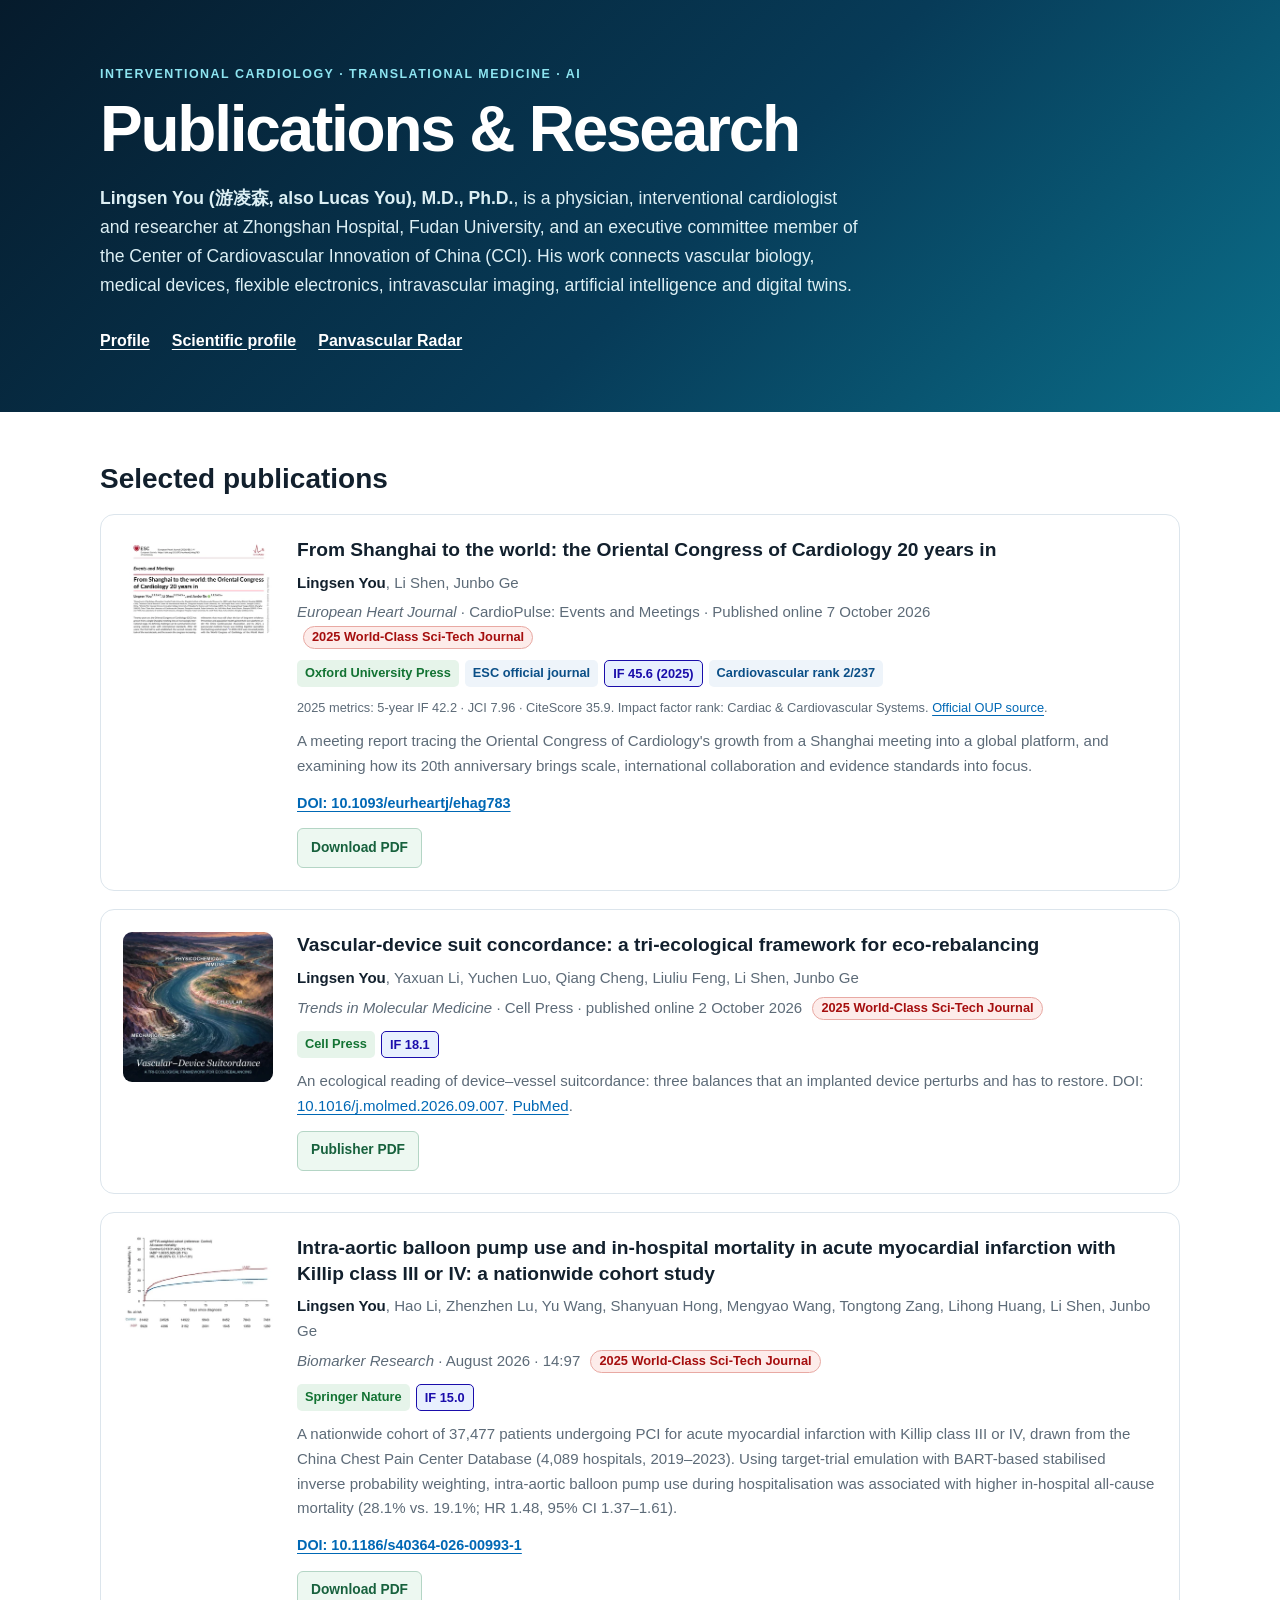
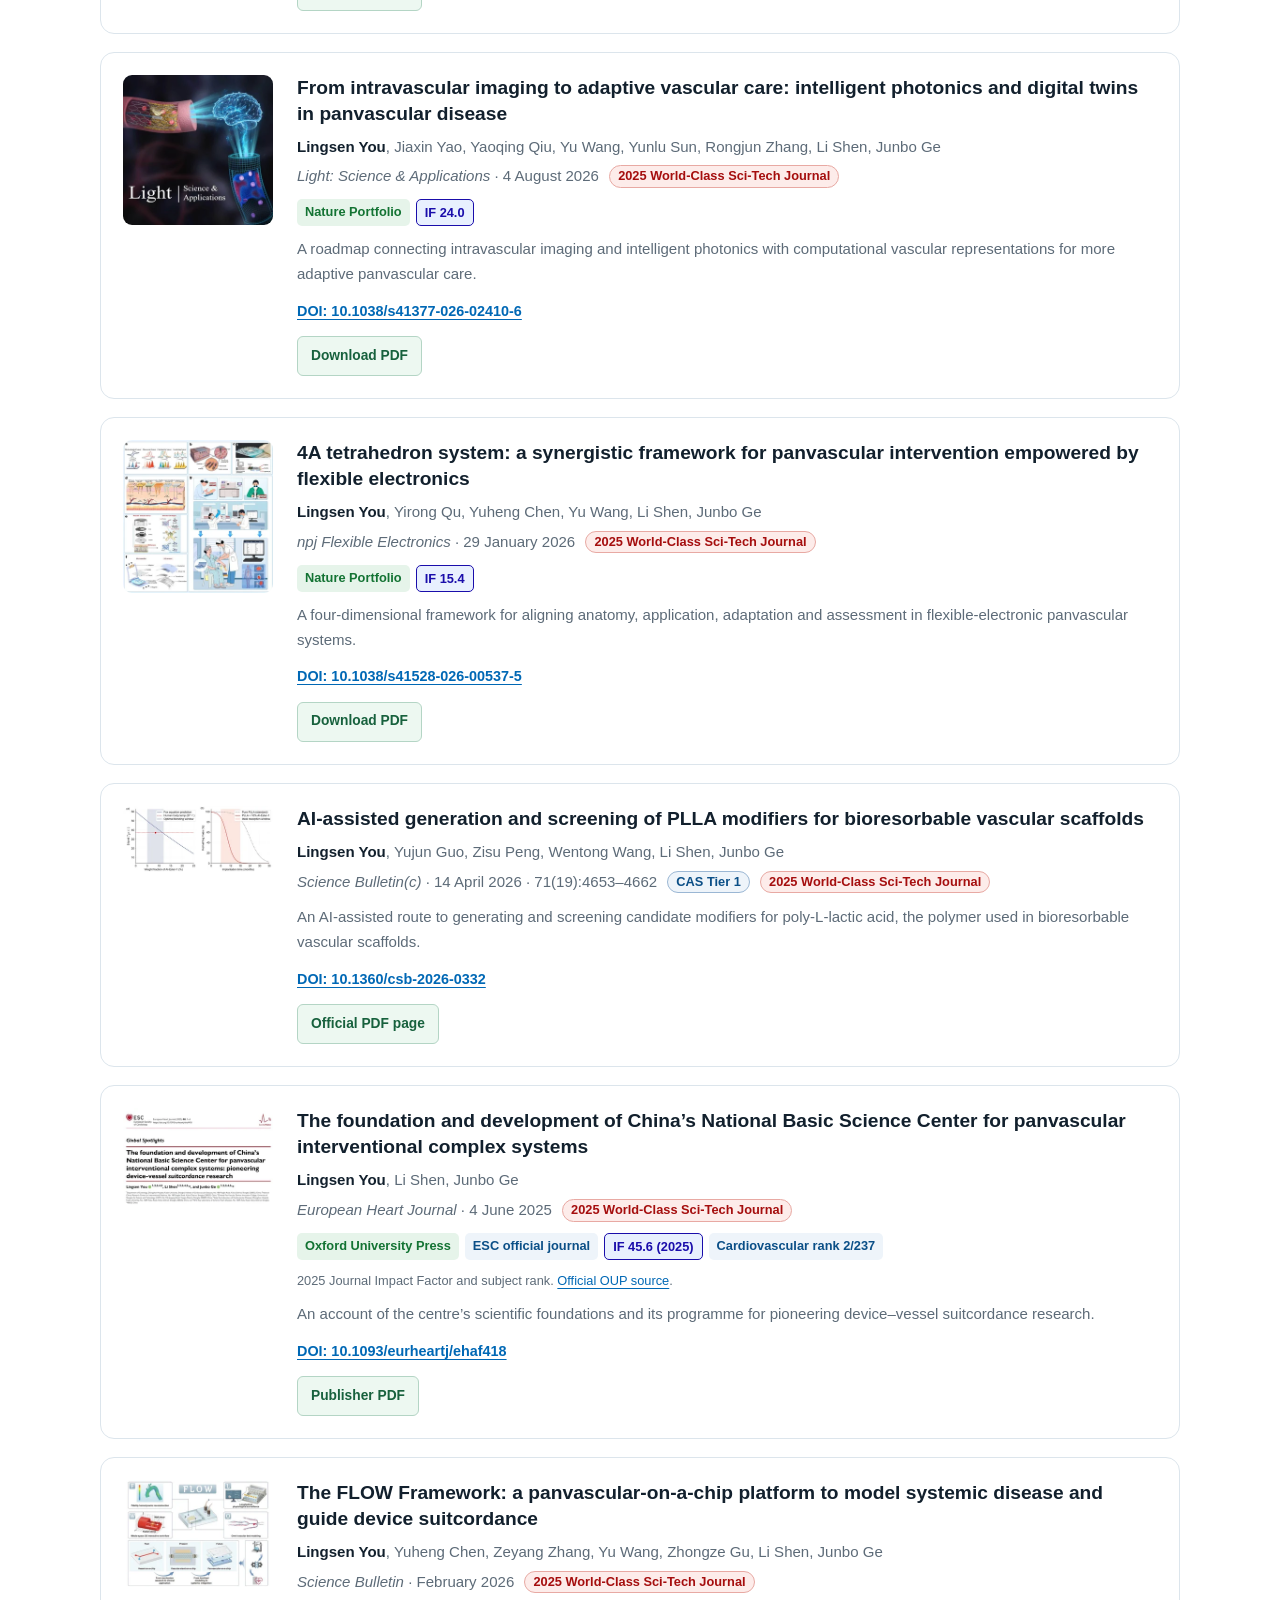
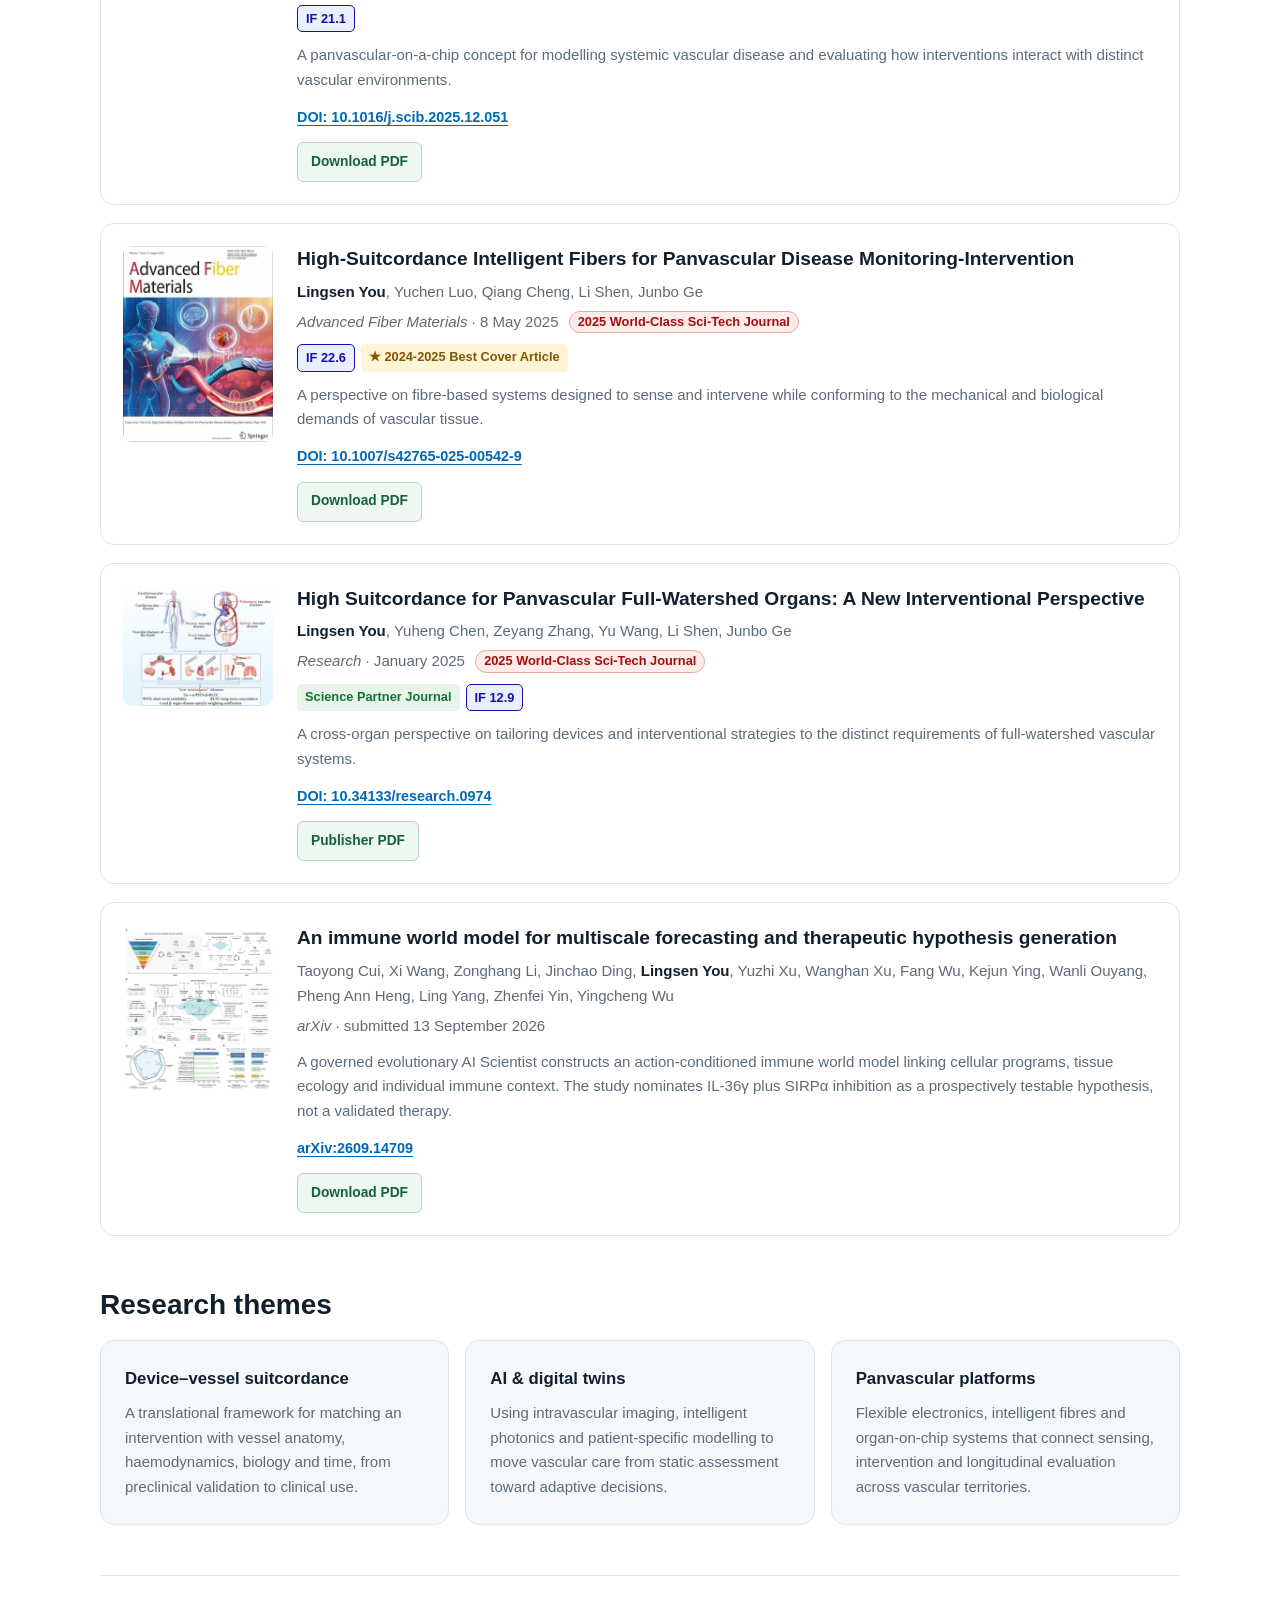
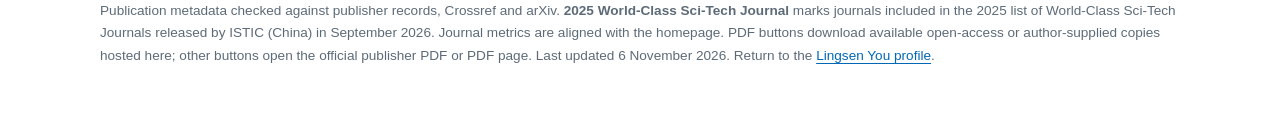
==== commit c69015f6: "Clarify physician identity and hospital affiliation" ====
--- a/publications/index.html
+++ b/publications/index.html
@@ -4,7 +4,7 @@
   <meta charset="utf-8">
   <meta name="viewport" content="width=device-width, initial-scale=1">
   <title>Publications & Research | Lingsen You (游凌森)</title>
-  <meta name="description" content="Selected publications and research themes of Lingsen You (游凌森, Lucas You), an interventional cardiologist at Zhongshan Hospital, Fudan University, working on panvascular intervention, device-vessel suitcordance, flexible electronics, AI and digital twins.">
+  <meta name="description" content="Selected publications and research themes of Lingsen You (游凌森, Lucas You), a physician and interventional cardiologist at Zhongshan Hospital, Fudan University, working on panvascular intervention, device-vessel suitcordance, flexible electronics, AI and digital twins.">
   <meta name="author" content="Lingsen You">
   <meta name="robots" content="index, follow, max-image-preview:large, max-snippet:-1, max-video-preview:-1">
   <link rel="canonical" href="https://lingsenyou.com/publications/">
@@ -13,7 +13,7 @@
   <meta property="og:site_name" content="Lingsen You (游凌森)">
   <meta property="og:url" content="https://lingsenyou.com/publications/">
   <meta property="og:title" content="Publications & Research | Lingsen You (游凌森)">
-  <meta property="og:description" content="Research by Lingsen You across panvascular intervention, AI, digital twins, flexible electronics and device-vessel suitcordance.">
+  <meta property="og:description" content="Research by Lingsen You, a physician and interventional cardiologist at Zhongshan Hospital, Fudan University, across panvascular intervention, AI, digital twins, flexible electronics and device-vessel suitcordance.">
   <meta property="og:image" content="https://lingsenyou.com/paper6.jpg">
   <meta name="twitter:card" content="summary_large_image">
   <script type="application/ld+json">
@@ -26,9 +26,11 @@
         "name": "Lingsen You",
         "alternateName": ["Lingsen Lucas You", "Lucas You", "游凌森"],
         "url": "https://lingsenyou.com/",
-        "jobTitle": ["Interventional Cardiologist", "Executive Committee Member"],
+        "description": "Lingsen You is a physician and interventional cardiologist at Zhongshan Hospital, Fudan University.",
+        "jobTitle": ["Physician", "Interventional Cardiologist", "Executive Committee Member"],
         "memberOf": { "@type": "Organization", "name": "Center of Cardiovascular Innovation of China", "alternateName": "CCI" },
-        "affiliation": { "@type": "MedicalOrganization", "name": "Zhongshan Hospital, Fudan University", "sameAs": "https://ror.org/032x22645" },
+        "affiliation": { "@type": "MedicalOrganization", "name": "Zhongshan Hospital, Fudan University", "alternateName": "复旦大学附属中山医院", "sameAs": "https://ror.org/032x22645" },
+        "worksFor": { "@type": "MedicalOrganization", "name": "Zhongshan Hospital, Fudan University", "alternateName": "复旦大学附属中山医院", "sameAs": "https://ror.org/032x22645" },
         "sameAs": ["https://orcid.org/0000-0003-0794-5907", "https://www.wikidata.org/wiki/Q91670793", "https://www.semanticscholar.org/author/Lingsen-You/2294627526", "https://openalex.org/A5113157144"]
       },
       {
@@ -47,7 +49,7 @@
         "about": { "@id": "https://lingsenyou.com/#person" },
         "isPartOf": { "@id": "https://lingsenyou.com/#website" },
         "datePublished": "2026-08-13",
-        "dateModified": "2026-10-27",
+        "dateModified": "2026-11-06",
         "mainEntity": {
           "@type": "ItemList",
           "numberOfItems": 11,
@@ -217,7 +219,7 @@
     <div class="hero">
       <p class="eyebrow">Interventional cardiology · Translational medicine · AI</p>
       <h1>Publications &amp; Research</h1>
-      <p class="intro"><strong>Lingsen You (游凌森, also Lucas You), M.D., Ph.D.</strong>, is an interventional cardiologist and researcher at Zhongshan Hospital, Fudan University, and an executive committee member of the Center of Cardiovascular Innovation of China (CCI). His work connects vascular biology, medical devices, flexible electronics, intravascular imaging, artificial intelligence and digital twins.</p>
+      <p class="intro"><strong>Lingsen You (游凌森, also Lucas You), M.D., Ph.D.</strong>, is a physician, interventional cardiologist and researcher at Zhongshan Hospital, Fudan University, and an executive committee member of the Center of Cardiovascular Innovation of China (CCI). His work connects vascular biology, medical devices, flexible electronics, intravascular imaging, artificial intelligence and digital twins.</p>
       <nav aria-label="Primary"><a href="https://lingsenyou.com/">Profile</a><a href="https://lingsenyou.com/scientific/">Scientific profile</a><a href="https://lingsenyou.com/panvascular/">Panvascular Radar</a></nav>
     </div>
   </header>
@@ -292,7 +294,7 @@
         <div class="theme"><h3>Panvascular platforms</h3><p>Flexible electronics, intelligent fibres and organ-on-chip systems that connect sensing, intervention and longitudinal evaluation across vascular territories.</p></div>
       </div>
     </section>
-    <footer>Publication metadata checked against publisher records, Crossref and arXiv. <strong>2025 World-Class Sci-Tech Journal</strong> marks journals included in the 2025 list of World-Class Sci-Tech Journals released by ISTIC (China) in September 2026. Journal metrics are aligned with the homepage. PDF buttons download available open-access or author-supplied copies hosted here; other buttons open the official publisher PDF or PDF page. Last updated 27 October 2026. Return to the <a href="https://lingsenyou.com/">Lingsen You profile</a>.</footer>
+    <footer>Publication metadata checked against publisher records, Crossref and arXiv. <strong>2025 World-Class Sci-Tech Journal</strong> marks journals included in the 2025 list of World-Class Sci-Tech Journals released by ISTIC (China) in September 2026. Journal metrics are aligned with the homepage. PDF buttons download available open-access or author-supplied copies hosted here; other buttons open the official publisher PDF or PDF page. Last updated 6 November 2026. Return to the <a href="https://lingsenyou.com/">Lingsen You profile</a>.</footer>
   </main>
 </body>
 </html>
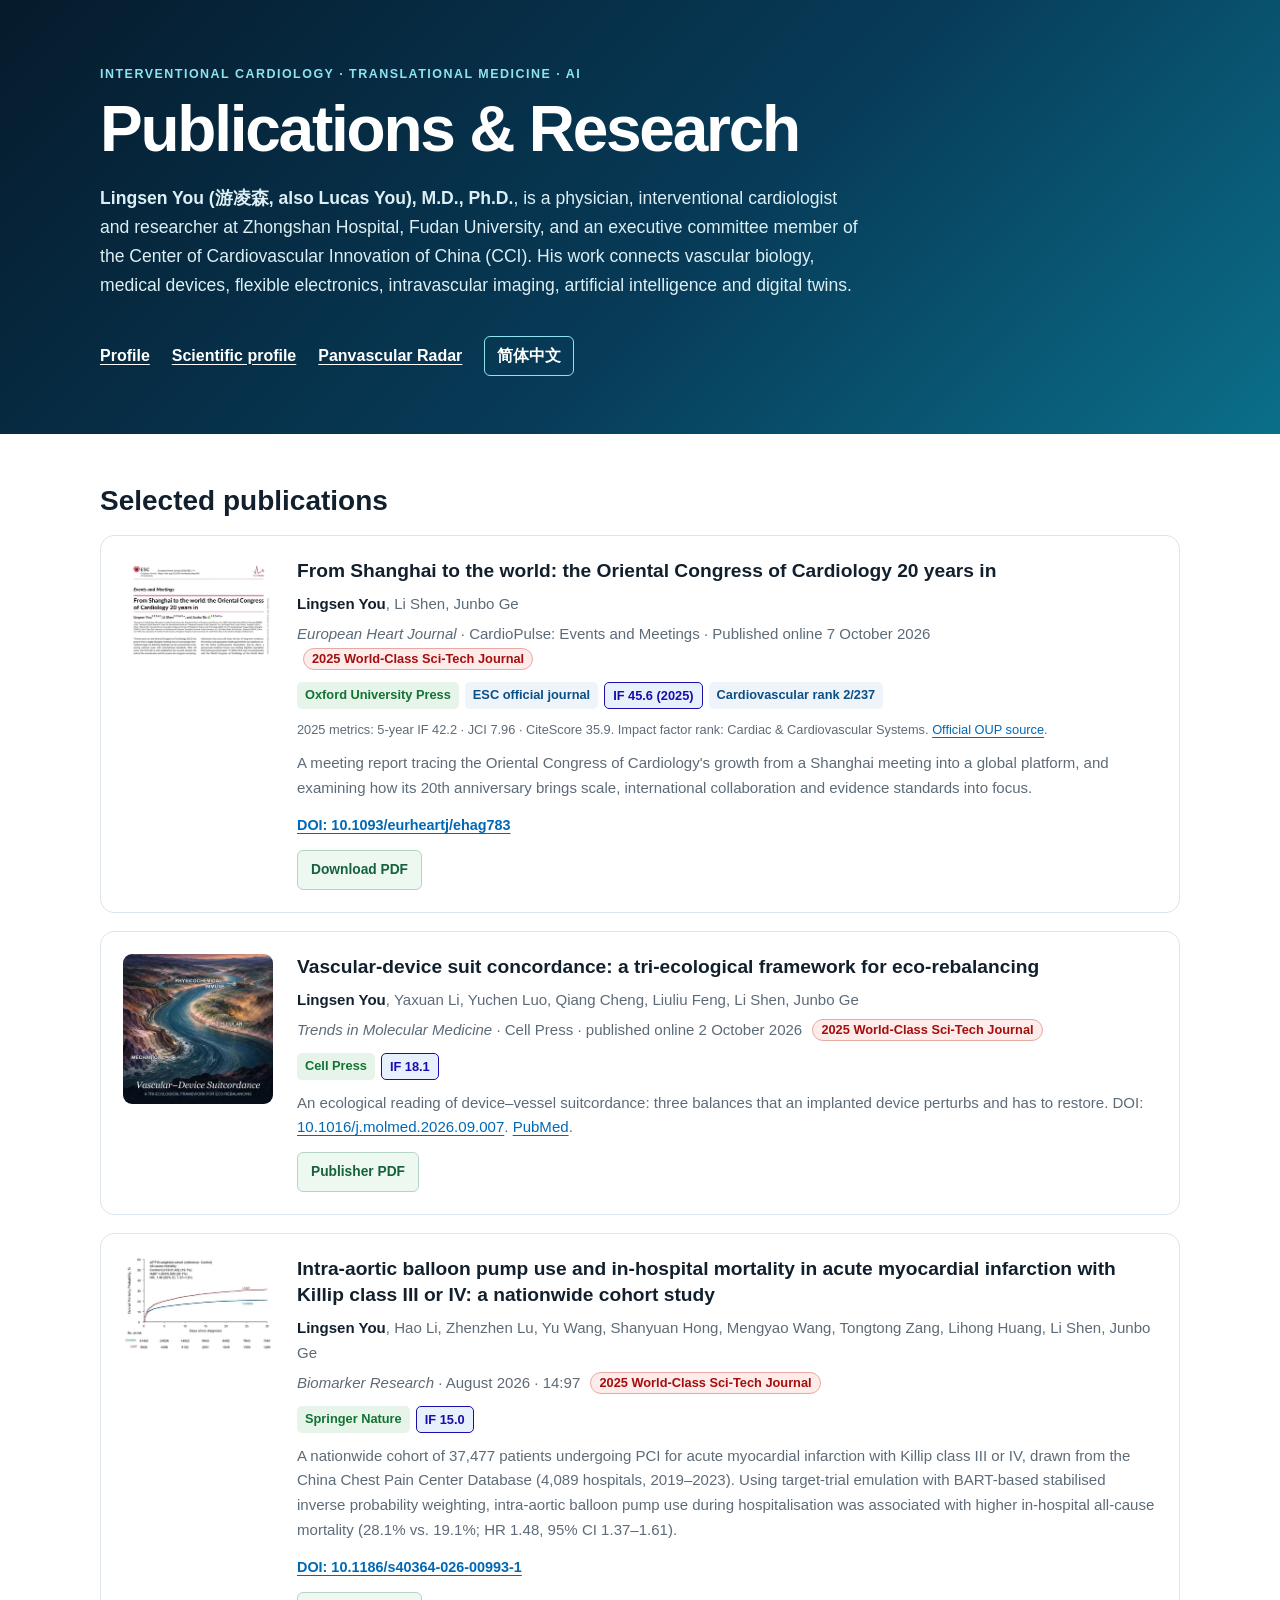
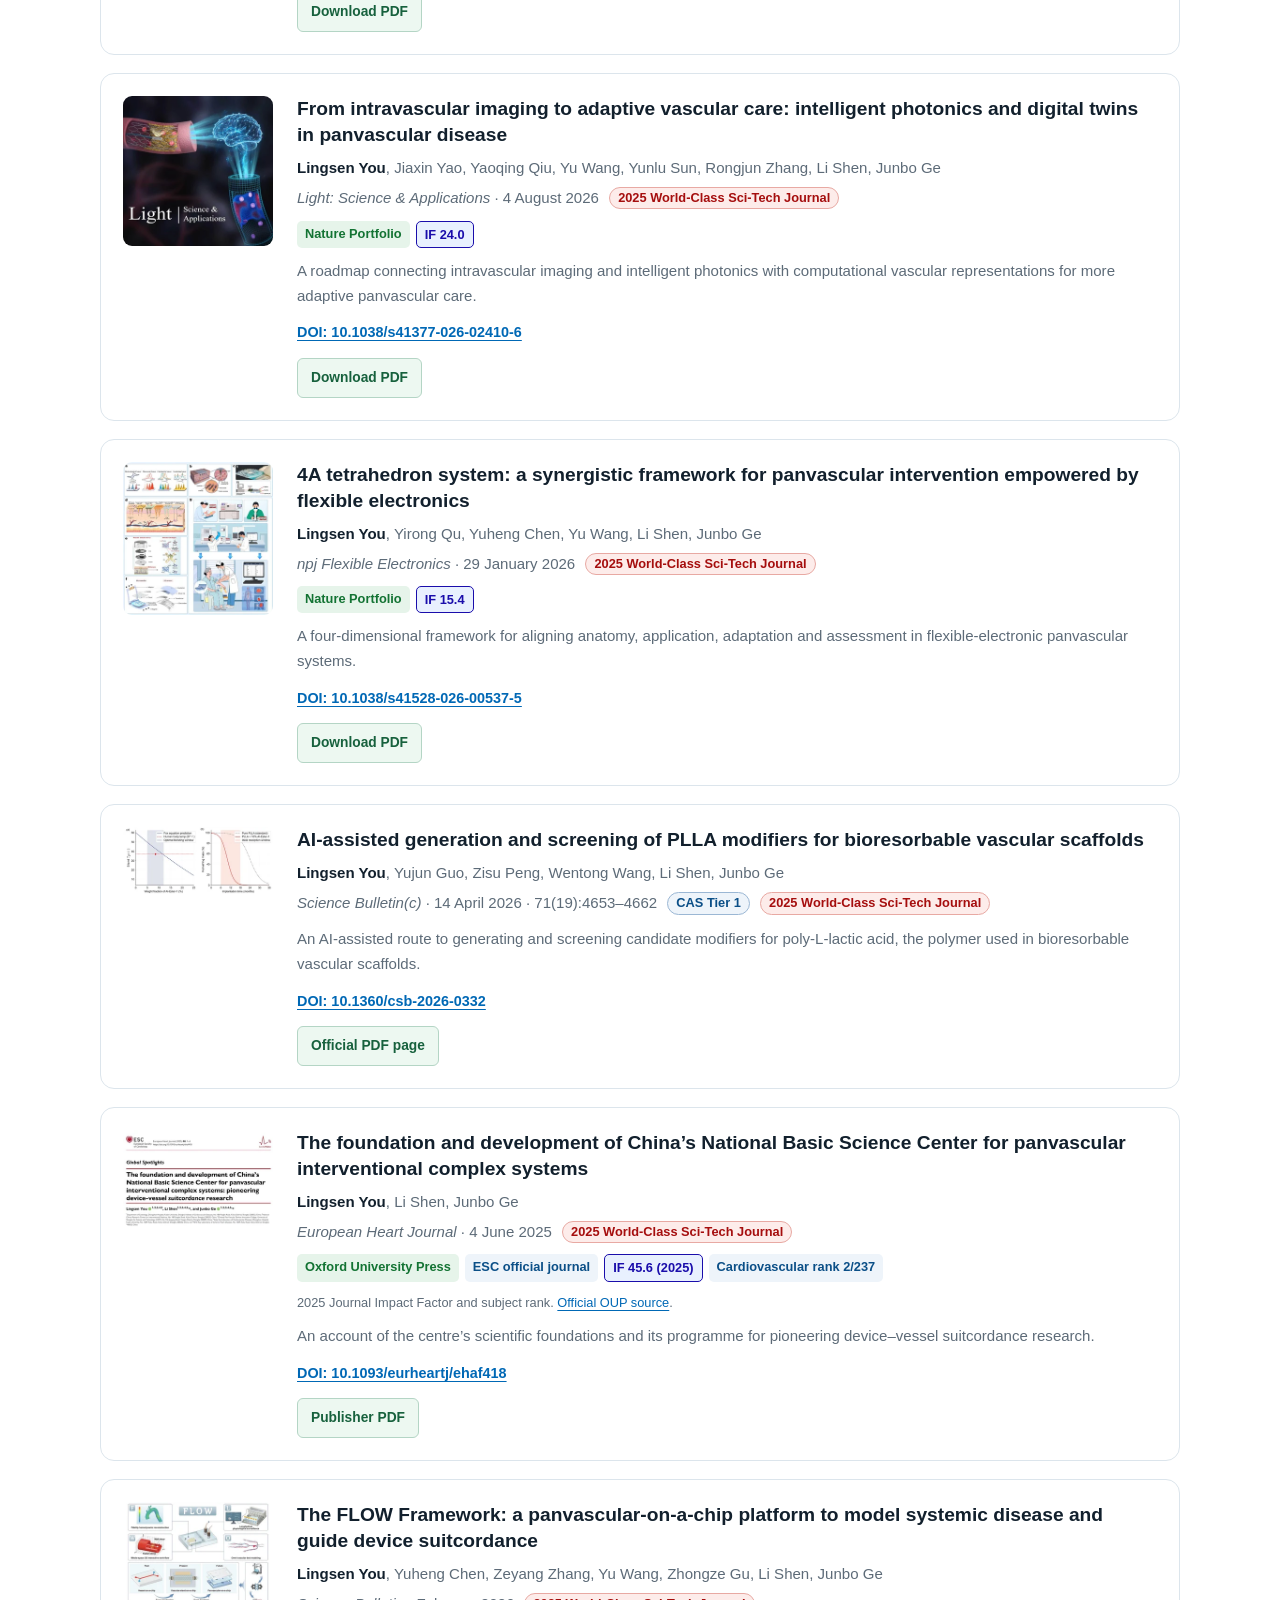
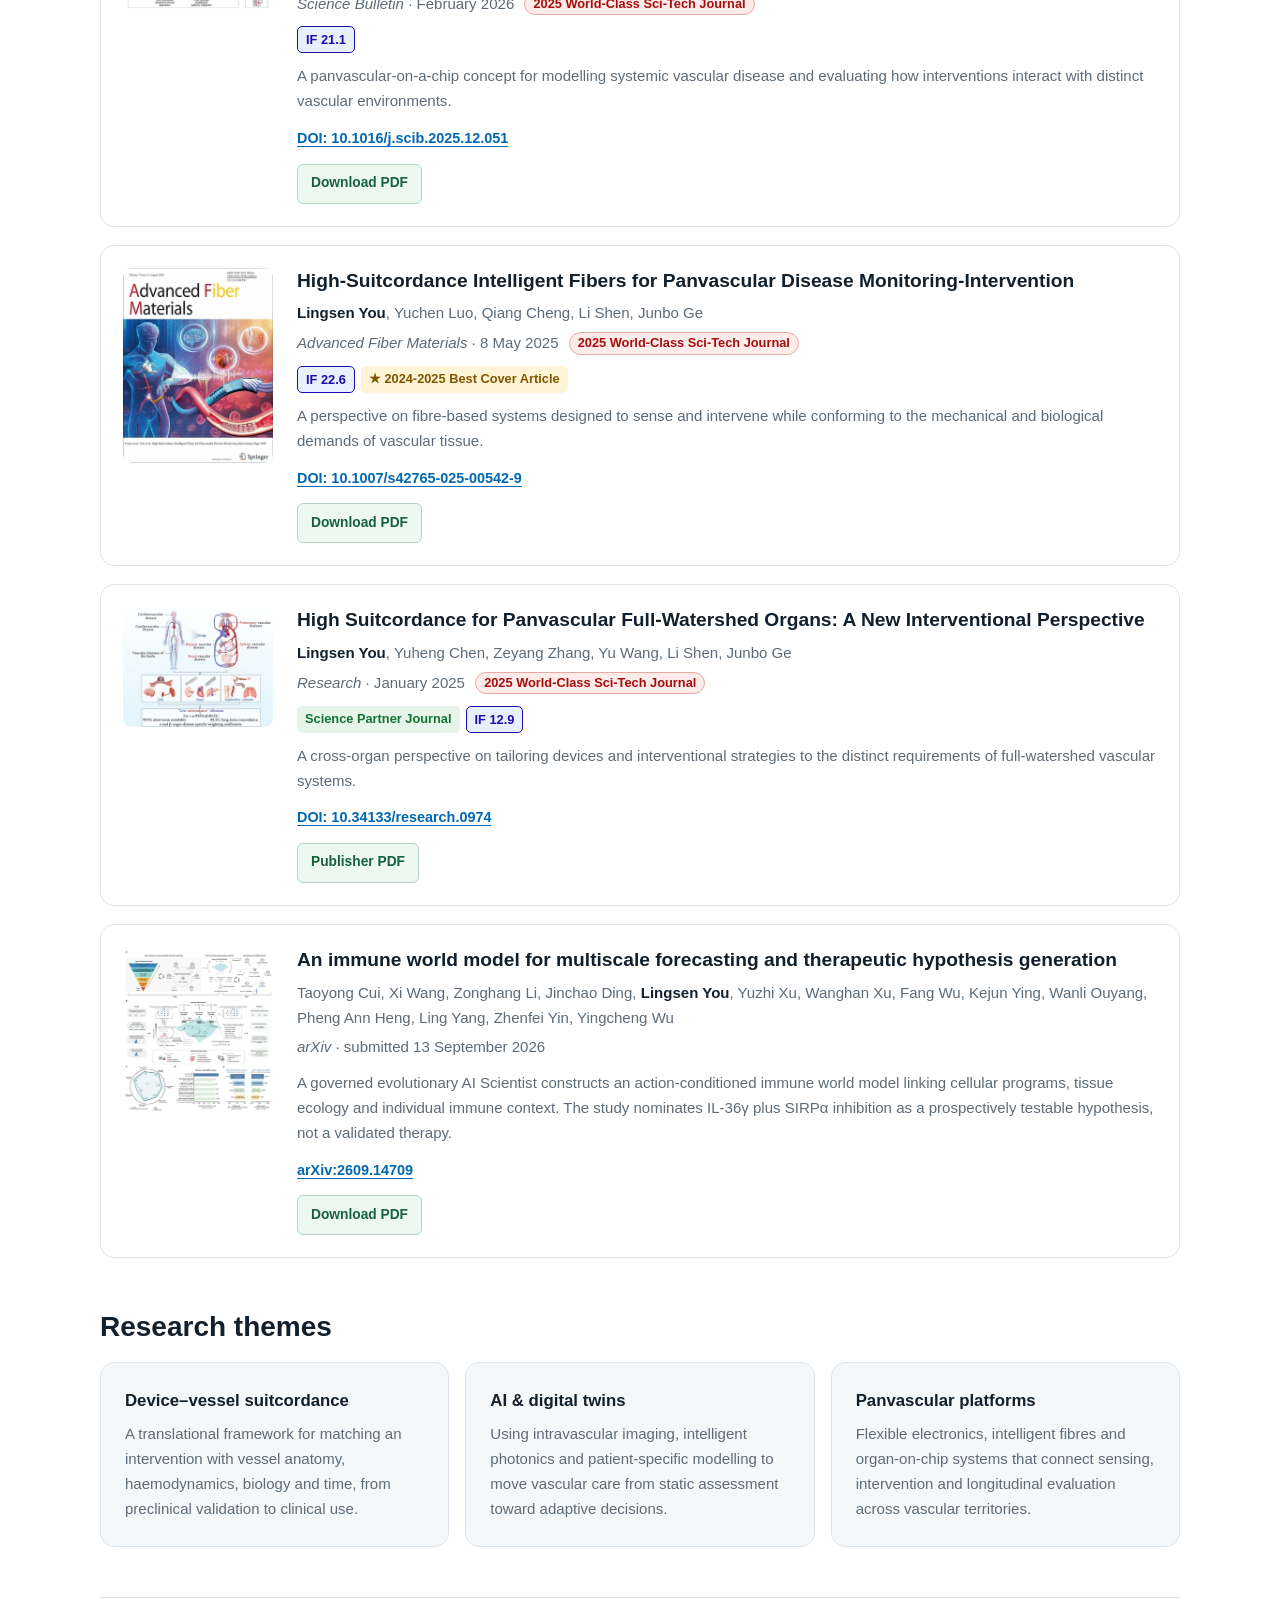
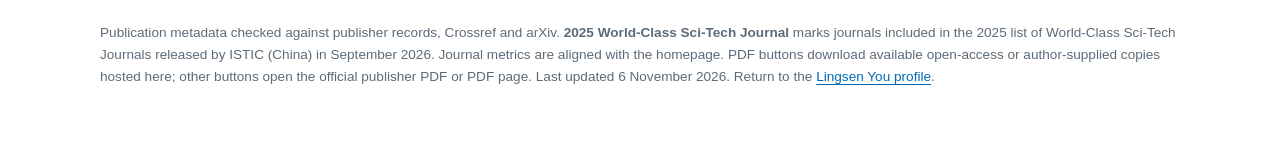
==== commit b4a588ff: "Publish crawlable Simplified Chinese edition with bilingual navigation" ====
--- a/publications/index.html
+++ b/publications/index.html
@@ -8,6 +8,9 @@
   <meta name="author" content="Lingsen You">
   <meta name="robots" content="index, follow, max-image-preview:large, max-snippet:-1, max-video-preview:-1">
   <link rel="canonical" href="https://lingsenyou.com/publications/">
+  <link rel="alternate" hreflang="en" href="https://lingsenyou.com/publications/">
+  <link rel="alternate" hreflang="zh-Hans" href="https://lingsenyou.com/zh/publications/">
+  <link rel="alternate" hreflang="x-default" href="https://lingsenyou.com/publications/">
   <link rel="icon" type="image/png" href="../assets/optimized/favicon-32.png">
   <meta property="og:type" content="profile">
   <meta property="og:site_name" content="Lingsen You (游凌森)">
@@ -175,6 +178,9 @@
     .intro { max-width:760px; margin:20px 0 0; color:#dceff4; font-size:1.1rem; }
     nav { margin-top:28px; }
     nav a { color:#fff; font-weight:700; margin-right:22px; }
+    nav a.language-link { display:inline-flex; align-items:center; min-height:40px; padding:4px 12px; margin-top:8px; border:1px solid #8de4f0; border-radius:6px; text-decoration:none; }
+    nav a.language-link:hover { background:rgba(255,255,255,.12); }
+    nav a:focus-visible { outline:3px solid #8de4f0; outline-offset:4px; }
     .page { padding:50px 0 70px; }
     h2 { margin:0 0 18px; font-size:1.75rem; line-height:1.2; }
     [aria-labelledby="themes-title"] { margin-top:52px; }
@@ -220,7 +226,7 @@
       <p class="eyebrow">Interventional cardiology · Translational medicine · AI</p>
       <h1>Publications &amp; Research</h1>
       <p class="intro"><strong>Lingsen You (游凌森, also Lucas You), M.D., Ph.D.</strong>, is a physician, interventional cardiologist and researcher at Zhongshan Hospital, Fudan University, and an executive committee member of the Center of Cardiovascular Innovation of China (CCI). His work connects vascular biology, medical devices, flexible electronics, intravascular imaging, artificial intelligence and digital twins.</p>
-      <nav aria-label="Primary"><a href="https://lingsenyou.com/">Profile</a><a href="https://lingsenyou.com/scientific/">Scientific profile</a><a href="https://lingsenyou.com/panvascular/">Panvascular Radar</a></nav>
+      <nav aria-label="Primary"><a href="https://lingsenyou.com/">Profile</a><a href="https://lingsenyou.com/scientific/">Scientific profile</a><a href="https://lingsenyou.com/panvascular/">Panvascular Radar</a><a class="language-link" href="/zh/publications/" lang="zh-Hans" hreflang="zh-Hans" aria-label="查看简体中文版">简体中文</a></nav>
     </div>
   </header>
   <main class="page">
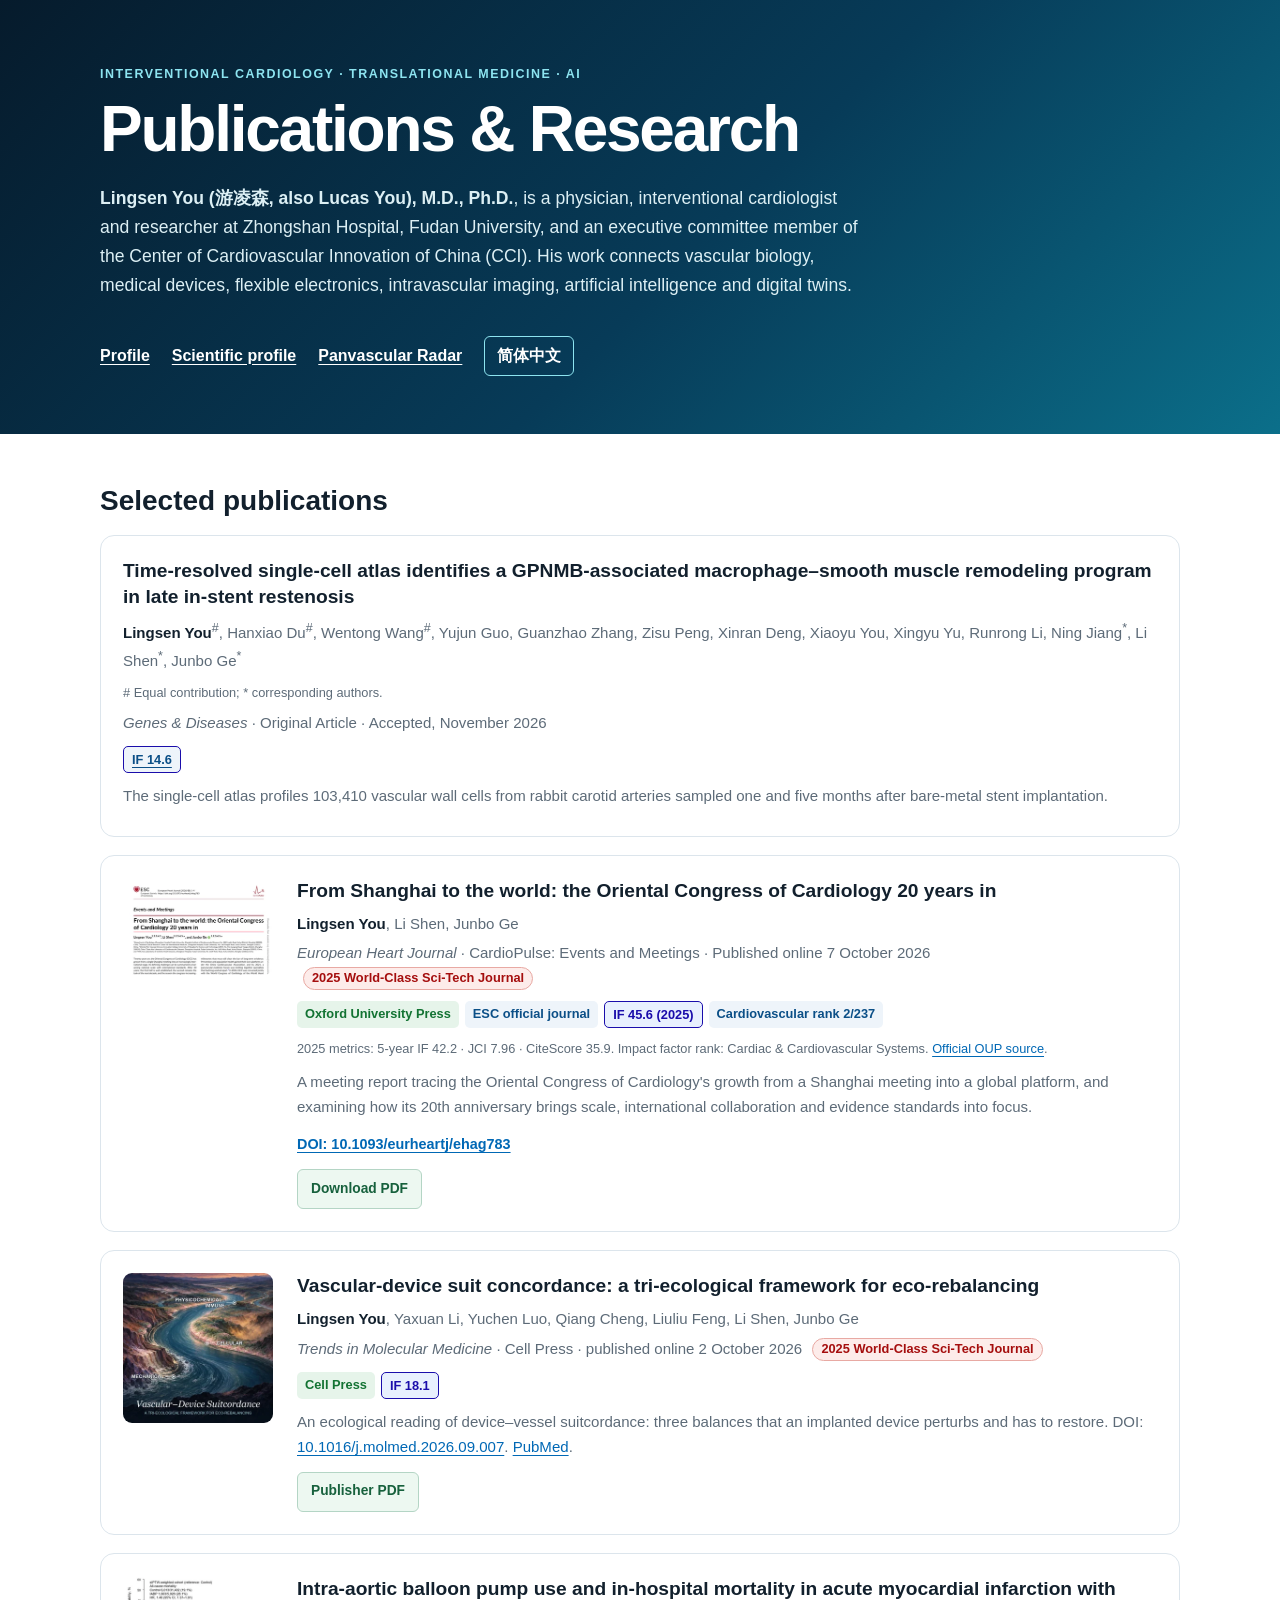
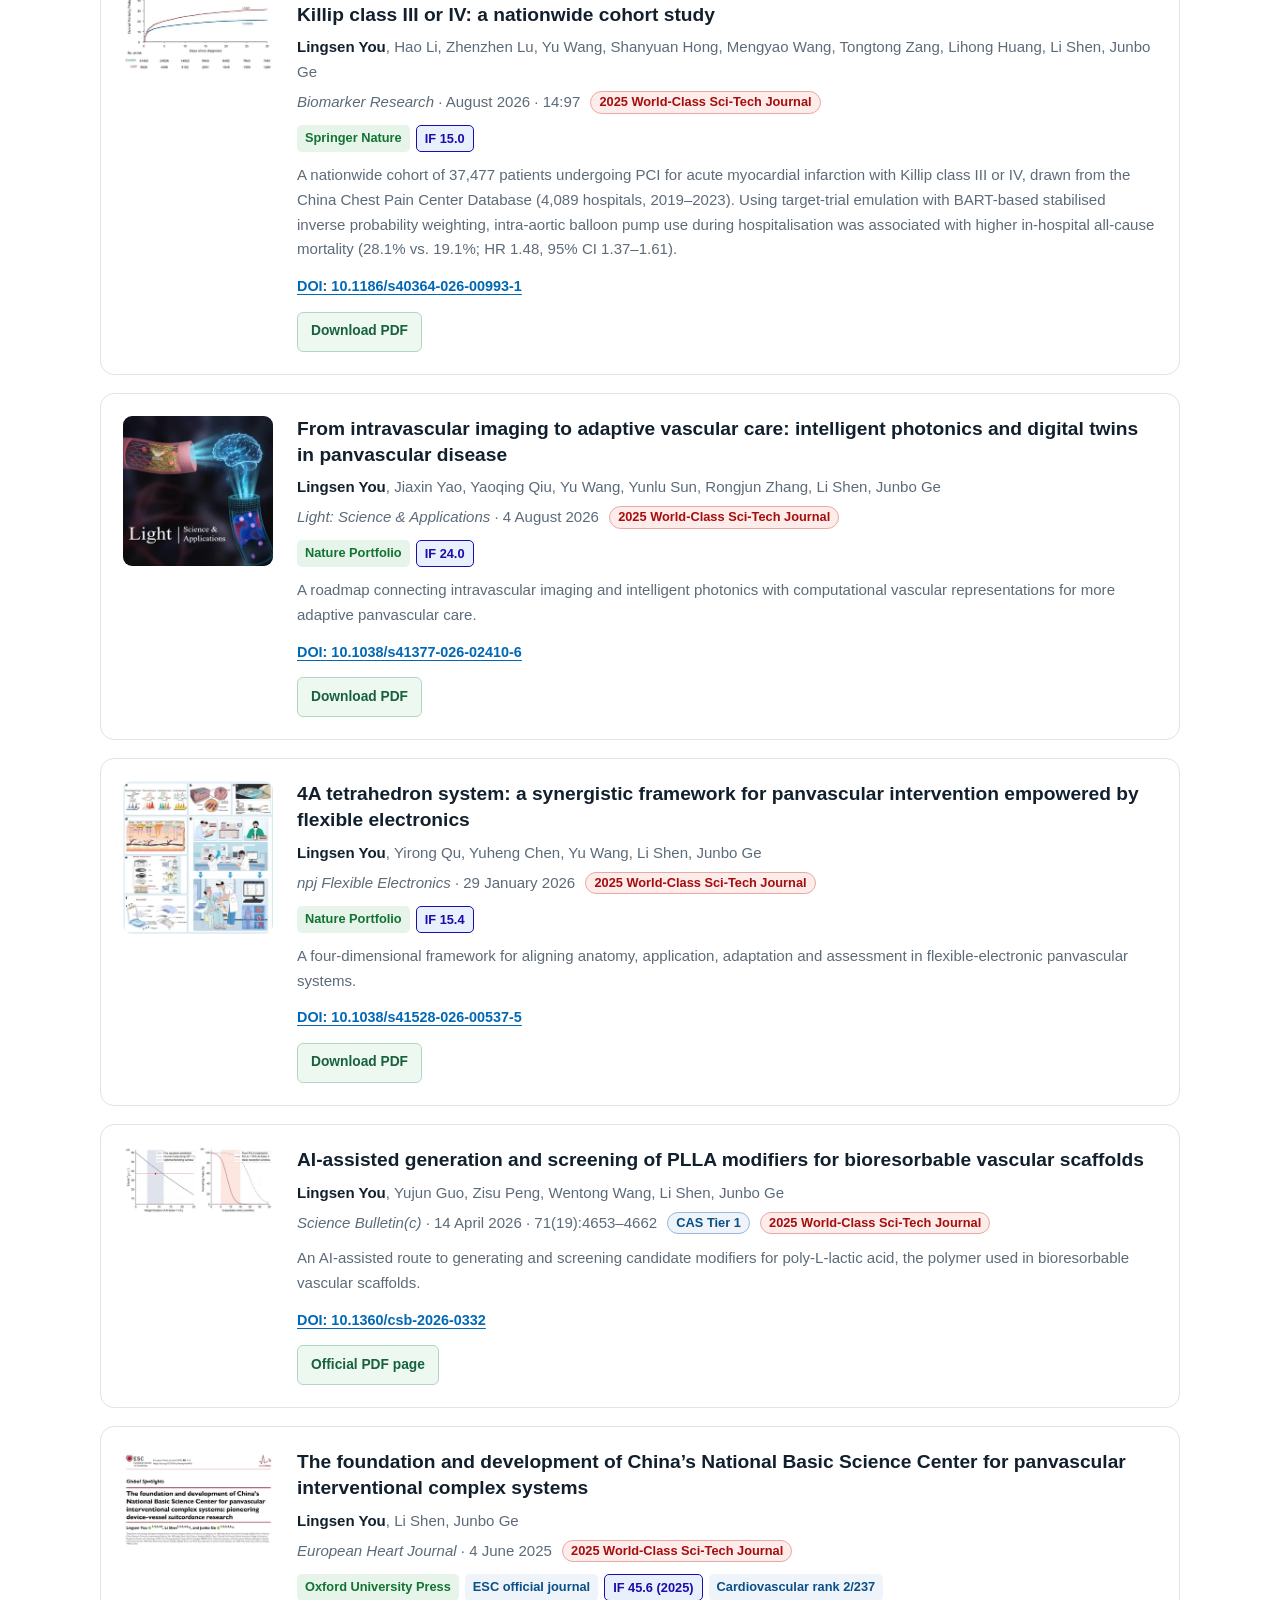
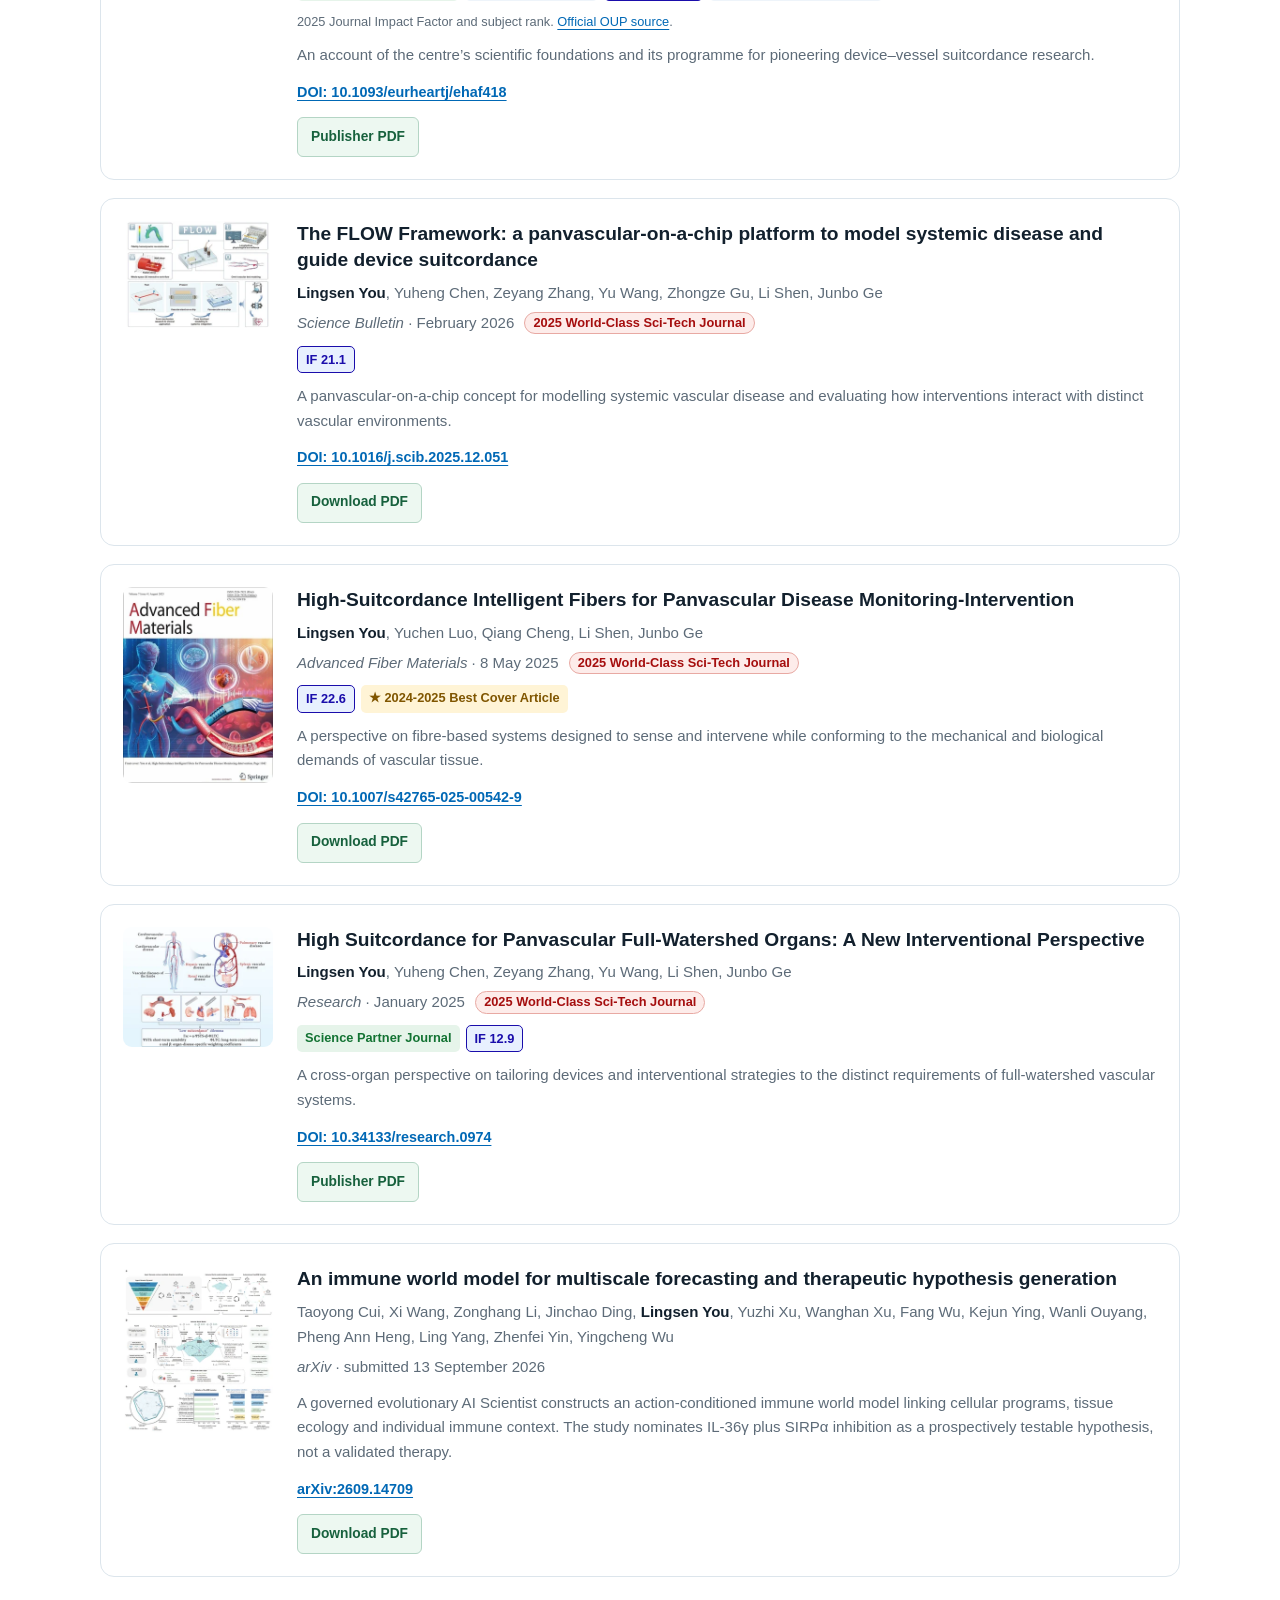
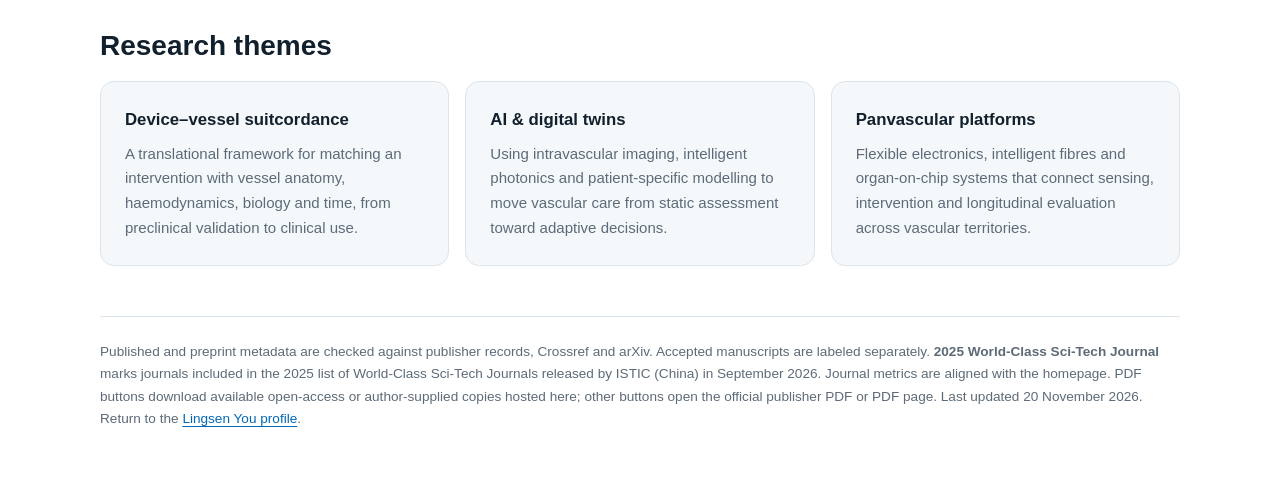
==== commit 9a4287d6: "Add accepted Genes & Diseases article and update academic CV" ====
--- a/publications/index.html
+++ b/publications/index.html
@@ -52,22 +52,23 @@
         "about": { "@id": "https://lingsenyou.com/#person" },
         "isPartOf": { "@id": "https://lingsenyou.com/#website" },
         "datePublished": "2026-08-13",
-        "dateModified": "2026-11-06",
+        "dateModified": "2026-11-20",
         "mainEntity": {
           "@type": "ItemList",
-          "numberOfItems": 11,
+          "numberOfItems": 12,
           "itemListElement": [
-            { "@type": "ListItem", "position": 1, "item": { "@id": "https://doi.org/10.1093/eurheartj/ehag783" } },
-            { "@type": "ListItem", "position": 2, "item": { "@id": "https://doi.org/10.1016/j.molmed.2026.09.007" } },
-            { "@type": "ListItem", "position": 3, "item": { "@id": "https://doi.org/10.1186/s40364-026-00993-1" } },
-            { "@type": "ListItem", "position": 4, "item": { "@id": "https://doi.org/10.1038/s41377-026-02410-6" } },
-            { "@type": "ListItem", "position": 5, "item": { "@id": "https://doi.org/10.1038/s41528-026-00537-5" } },
-            { "@type": "ListItem", "position": 6, "item": { "@id": "https://doi.org/10.1360/csb-2026-0332" } },
-            { "@type": "ListItem", "position": 7, "item": { "@id": "https://doi.org/10.1093/eurheartj/ehaf418" } },
-            { "@type": "ListItem", "position": 8, "item": { "@id": "https://doi.org/10.1016/j.scib.2025.12.051" } },
-            { "@type": "ListItem", "position": 9, "item": { "@id": "https://doi.org/10.1007/s42765-025-00542-9" } },
-            { "@type": "ListItem", "position": 10, "item": { "@id": "https://doi.org/10.34133/research.0974" } },
-            { "@type": "ListItem", "position": 11, "item": { "@id": "https://arxiv.org/abs/2609.14709" } }
+            { "@type": "ListItem", "position": 1, "item": { "@id": "https://lingsenyou.com/publications/#paper-gpnmb-restenosis" } },
+            { "@type": "ListItem", "position": 2, "item": { "@id": "https://doi.org/10.1093/eurheartj/ehag783" } },
+            { "@type": "ListItem", "position": 3, "item": { "@id": "https://doi.org/10.1016/j.molmed.2026.09.007" } },
+            { "@type": "ListItem", "position": 4, "item": { "@id": "https://doi.org/10.1186/s40364-026-00993-1" } },
+            { "@type": "ListItem", "position": 5, "item": { "@id": "https://doi.org/10.1038/s41377-026-02410-6" } },
+            { "@type": "ListItem", "position": 6, "item": { "@id": "https://doi.org/10.1038/s41528-026-00537-5" } },
+            { "@type": "ListItem", "position": 7, "item": { "@id": "https://doi.org/10.1360/csb-2026-0332" } },
+            { "@type": "ListItem", "position": 8, "item": { "@id": "https://doi.org/10.1093/eurheartj/ehaf418" } },
+            { "@type": "ListItem", "position": 9, "item": { "@id": "https://doi.org/10.1016/j.scib.2025.12.051" } },
+            { "@type": "ListItem", "position": 10, "item": { "@id": "https://doi.org/10.1007/s42765-025-00542-9" } },
+            { "@type": "ListItem", "position": 11, "item": { "@id": "https://doi.org/10.34133/research.0974" } },
+            { "@type": "ListItem", "position": 12, "item": { "@id": "https://arxiv.org/abs/2609.14709" } }
           ]
         }
       },
@@ -77,6 +78,16 @@
           { "@type": "ListItem", "position": 1, "name": "Lingsen You", "item": "https://lingsenyou.com/" },
           { "@type": "ListItem", "position": 2, "name": "Publications & Research", "item": "https://lingsenyou.com/publications/" }
         ]
+      },
+      {
+        "@type": "ScholarlyArticle",
+        "@id": "https://lingsenyou.com/publications/#paper-gpnmb-restenosis",
+        "headline": "Time-resolved single-cell atlas identifies a GPNMB-associated macrophage–smooth muscle remodeling program in late in-stent restenosis",
+        "inLanguage": "en",
+        "genre": "Original Article",
+        "creativeWorkStatus": "Accepted",
+        "author": [{ "@id": "https://lingsenyou.com/#person" }, { "@type": "Person", "name": "Hanxiao Du" }, { "@type": "Person", "name": "Wentong Wang" }, { "@type": "Person", "name": "Yujun Guo" }, { "@type": "Person", "name": "Guanzhao Zhang" }, { "@type": "Person", "name": "Zisu Peng" }, { "@type": "Person", "name": "Xinran Deng" }, { "@type": "Person", "name": "Xiaoyu You" }, { "@type": "Person", "name": "Xingyu Yu" }, { "@type": "Person", "name": "Runrong Li" }, { "@type": "Person", "name": "Ning Jiang" }, { "@type": "Person", "name": "Li Shen" }, { "@type": "Person", "name": "Junbo Ge" }],
+        "isPartOf": { "@type": "Periodical", "name": "Genes & Diseases" }
       },
       {
         "@type": "ScholarlyArticle",
@@ -201,7 +212,7 @@
     .wcj { display:inline-block; margin-left:6px; padding:0 8px; border:1px solid #e8a9a3; border-radius:999px; background:#fdecea; color:#a50e0e; font-size:.8rem; font-weight:700; line-height:1.6; white-space:nowrap; vertical-align:1px; }
     .tier { display:inline-block; margin-left:6px; padding:0 8px; border:1px solid #9bb7d4; border-radius:999px; background:#eef4fa; color:#0b4f87; font-size:.8rem; font-weight:700; line-height:1.6; white-space:nowrap; vertical-align:1px; }
     .journal-metrics { display:flex; flex-wrap:wrap; gap:6px; margin:10px 0; }
-    .journal-metrics span { padding:2px 8px; border-radius:5px; background:#eef4fa; color:#0b4f87; font-size:.8rem; font-weight:700; }
+    .journal-metrics span, .journal-metrics a.metric-if { padding:2px 8px; border-radius:5px; background:#eef4fa; color:#0b4f87; font-size:.8rem; font-weight:700; }
     .journal-metrics .metric-if { border:1px solid #1a0dab; background:#e8f0fe; color:#1a0dab; }
     .journal-metrics .metric-publisher { background:#e6f4ea; color:#137333; }
     .metrics-note { margin:8px 0; color:var(--muted); font-size:.8rem; }
@@ -233,6 +244,16 @@
     <section aria-labelledby="selected-title">
       <h2 id="selected-title">Selected publications</h2>
       <div class="pub-list">
+        <article class="nofig" id="paper-gpnmb-restenosis" data-status="accepted">
+          <div>
+            <h3>Time-resolved single-cell atlas identifies a GPNMB-associated macrophage–smooth muscle remodeling program in late in-stent restenosis</h3>
+            <p class="authors"><strong>Lingsen You</strong><sup>#</sup>, Hanxiao Du<sup>#</sup>, Wentong Wang<sup>#</sup>, Yujun Guo, Guanzhao Zhang, Zisu Peng, Xinran Deng, Xiaoyu You, Xingyu Yu, Runrong Li, Ning Jiang<sup>*</sup>, Li Shen<sup>*</sup>, Junbo Ge<sup>*</sup></p>
+            <p class="metrics-note"># Equal contribution; * corresponding authors.</p>
+            <p class="venue"><cite>Genes &amp; Diseases</cite> · Original Article · Accepted, November 2026</p>
+            <div class="journal-metrics"><a class="metric-if" href="https://www.keaipublishing.com/en/journals/genes-and-diseases/" title="Journal Impact Factor, reported by KeAi">IF 14.6</a></div>
+            <p class="summary">The single-cell atlas profiles 103,410 vascular wall cells from rabbit carotid arteries sampled one and five months after bare-metal stent implantation.</p>
+          </div>
+        </article>
         <article>
           <a href="https://doi.org/10.1093/eurheartj/ehag783" target="_blank" rel="noopener" aria-label="Read the European Heart Journal CardioPulse article"><picture><source type="image/webp" srcset="../assets/optimized/ehj-occ-20-years-cover-320.webp 320w, ../assets/optimized/ehj-occ-20-years-cover-640.webp 640w" sizes="(max-width: 560px) 180px, (max-width: 760px) 90px, 150px"><img class="ehj-preview" src="../ehj-occ-20-years-cover.png" alt="First-page header, title and authors of the European Heart Journal article From Shanghai to the world: the Oriental Congress of Cardiology 20 years in" width="640" height="414" loading="lazy" decoding="async"></picture></a>
           <div>
@@ -300,7 +321,7 @@
         <div class="theme"><h3>Panvascular platforms</h3><p>Flexible electronics, intelligent fibres and organ-on-chip systems that connect sensing, intervention and longitudinal evaluation across vascular territories.</p></div>
       </div>
     </section>
-    <footer>Publication metadata checked against publisher records, Crossref and arXiv. <strong>2025 World-Class Sci-Tech Journal</strong> marks journals included in the 2025 list of World-Class Sci-Tech Journals released by ISTIC (China) in September 2026. Journal metrics are aligned with the homepage. PDF buttons download available open-access or author-supplied copies hosted here; other buttons open the official publisher PDF or PDF page. Last updated 6 November 2026. Return to the <a href="https://lingsenyou.com/">Lingsen You profile</a>.</footer>
+    <footer>Published and preprint metadata are checked against publisher records, Crossref and arXiv. Accepted manuscripts are labeled separately. <strong>2025 World-Class Sci-Tech Journal</strong> marks journals included in the 2025 list of World-Class Sci-Tech Journals released by ISTIC (China) in September 2026. Journal metrics are aligned with the homepage. PDF buttons download available open-access or author-supplied copies hosted here; other buttons open the official publisher PDF or PDF page. Last updated 20 November 2026. Return to the <a href="https://lingsenyou.com/">Lingsen You profile</a>.</footer>
   </main>
 </body>
 </html>
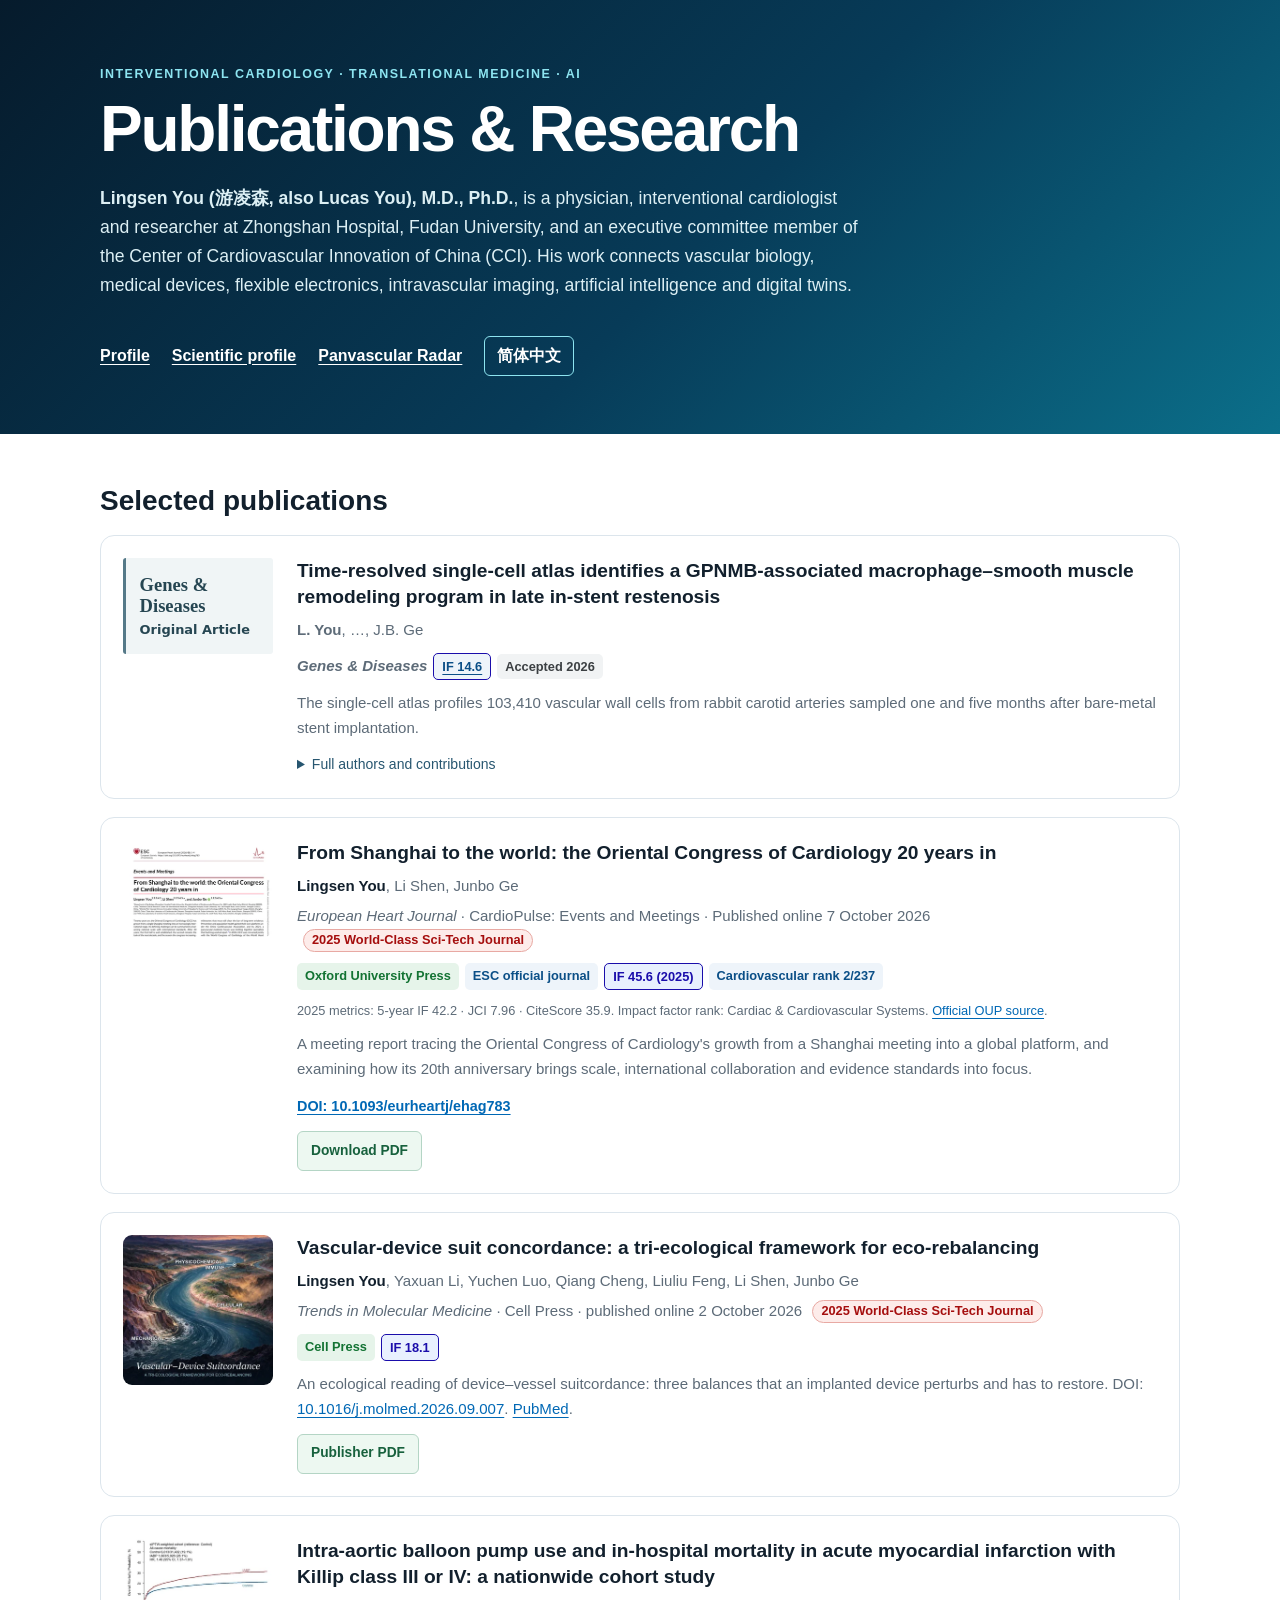
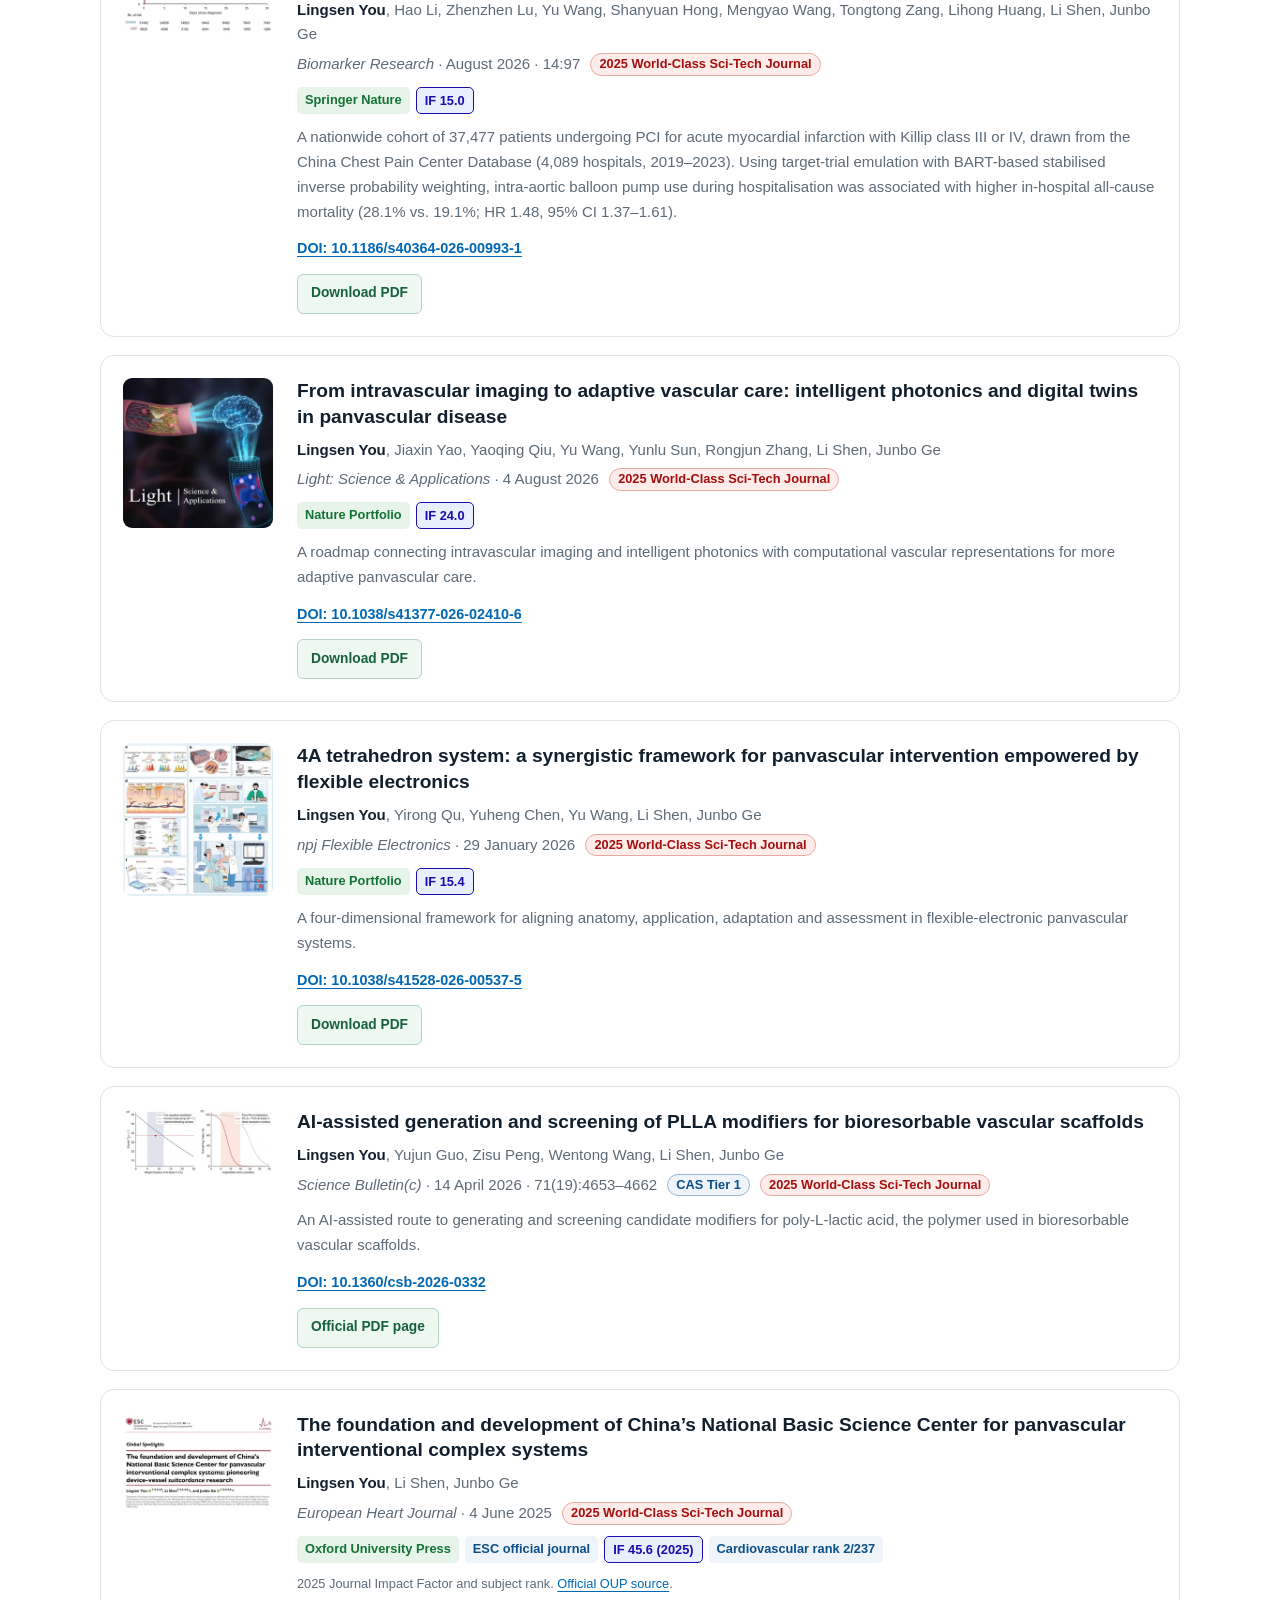
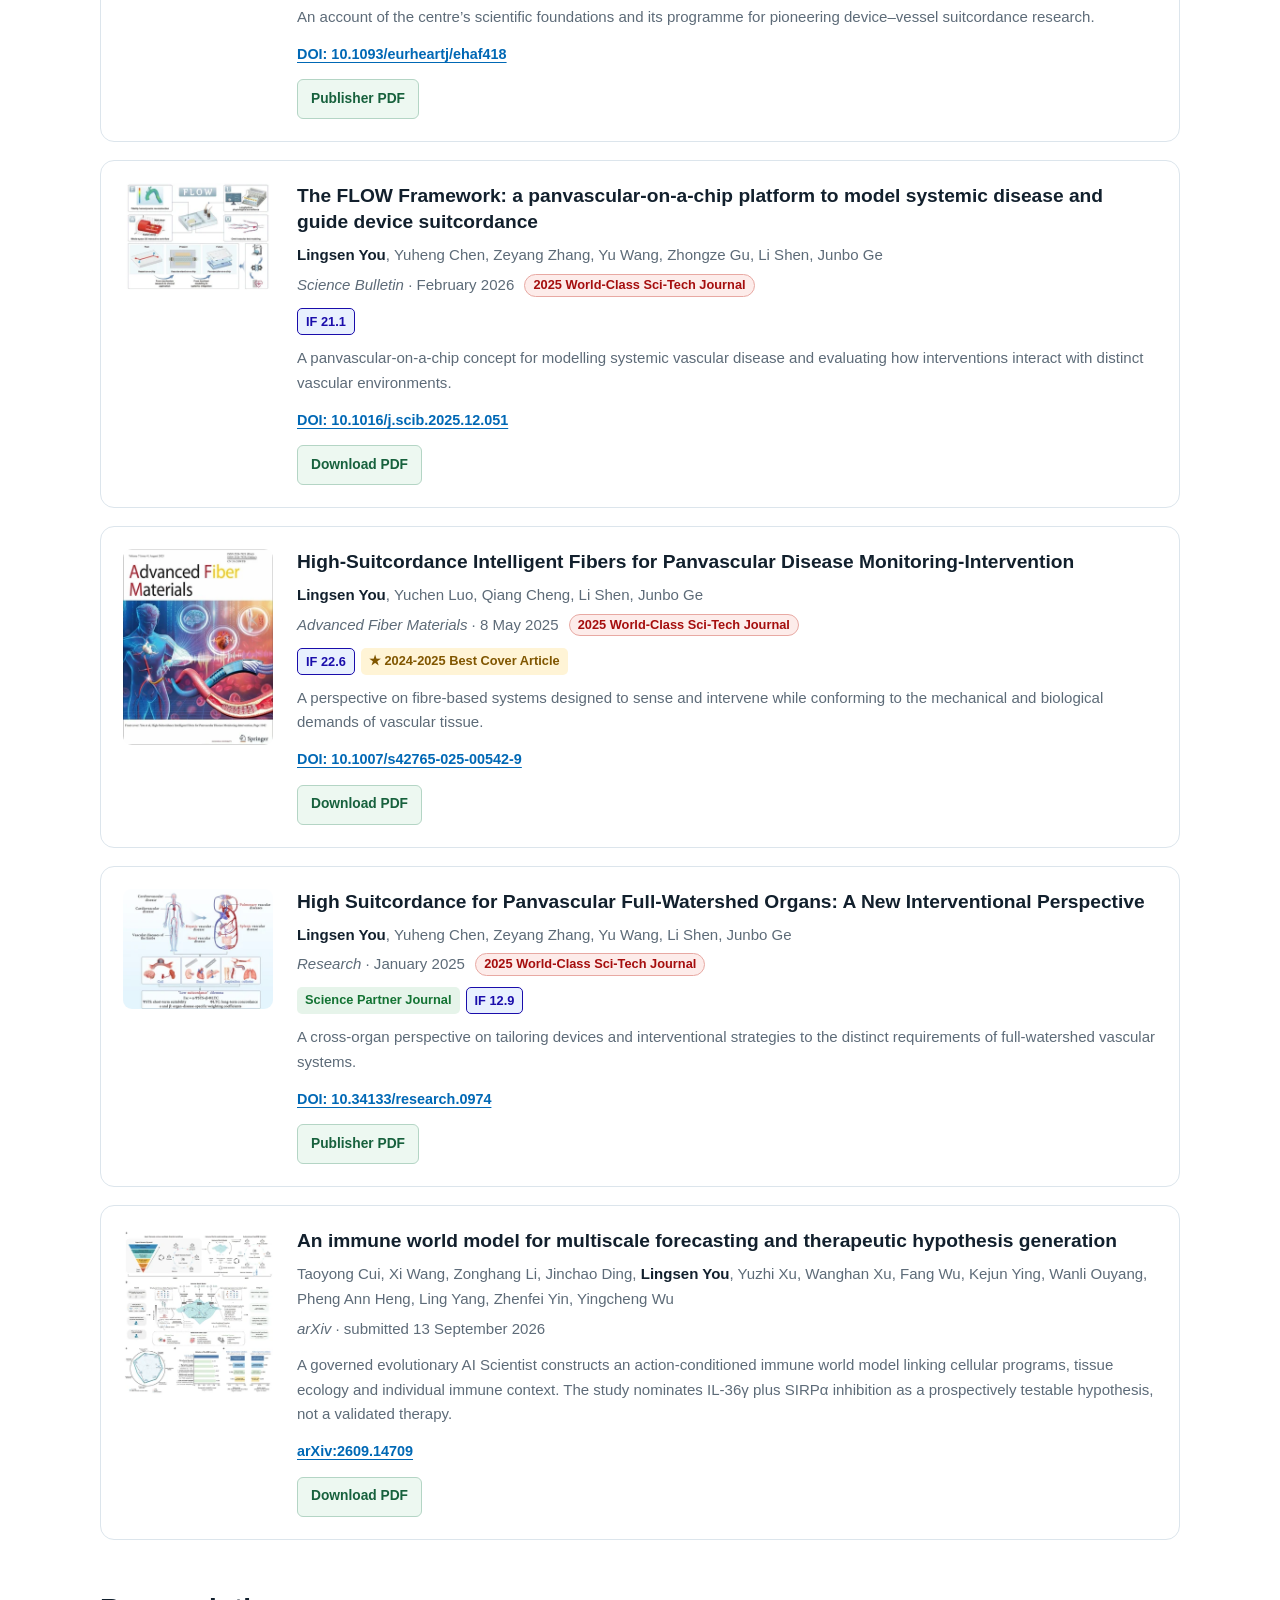
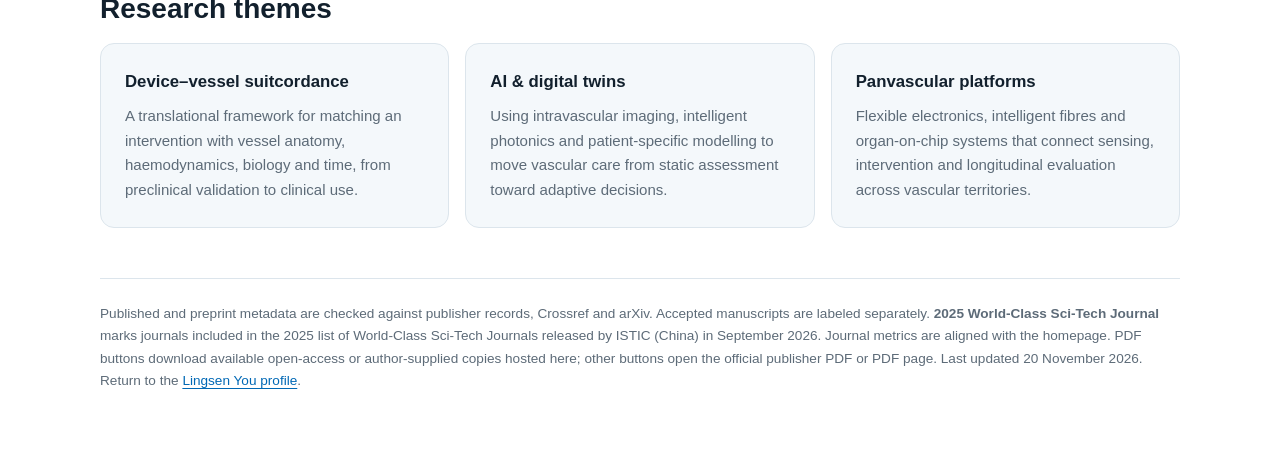
==== commit 9fe39708: "Match the accepted Genes & Diseases entry to the publication and CV styles" ====
--- a/publications/index.html
+++ b/publications/index.html
@@ -86,6 +86,7 @@
         "inLanguage": "en",
         "genre": "Original Article",
         "creativeWorkStatus": "Accepted",
+        "creditText": "Lingsen You, Hanxiao Du and Wentong Wang contributed equally. Ning Jiang, Li Shen and Junbo Ge are corresponding authors.",
         "author": [{ "@id": "https://lingsenyou.com/#person" }, { "@type": "Person", "name": "Hanxiao Du" }, { "@type": "Person", "name": "Wentong Wang" }, { "@type": "Person", "name": "Yujun Guo" }, { "@type": "Person", "name": "Guanzhao Zhang" }, { "@type": "Person", "name": "Zisu Peng" }, { "@type": "Person", "name": "Xinran Deng" }, { "@type": "Person", "name": "Xiaoyu You" }, { "@type": "Person", "name": "Xingyu Yu" }, { "@type": "Person", "name": "Runrong Li" }, { "@type": "Person", "name": "Ning Jiang" }, { "@type": "Person", "name": "Li Shen" }, { "@type": "Person", "name": "Junbo Ge" }],
         "isPartOf": { "@type": "Periodical", "name": "Genes & Diseases" }
       },
@@ -230,6 +231,7 @@
     @media(max-width:760px) { .themes{grid-template-columns:1fr}.hero{padding:45px 0}article{grid-template-columns:90px minmax(0,1fr);padding:16px;gap:15px}article.nofig{grid-template-columns:1fr}article img{width:90px;height:auto}.wcj,.tier{white-space:normal;border-radius:6px;margin-left:0} }
     @media(max-width:560px) { article{grid-template-columns:minmax(0,1fr)}article img{width:180px;max-width:100%} }
   </style>
+<link rel="stylesheet" href="/assets/publication-citation.css">
 </head>
 <body>
   <header>
@@ -244,14 +246,19 @@
     <section aria-labelledby="selected-title">
       <h2 id="selected-title">Selected publications</h2>
       <div class="pub-list">
-        <article class="nofig" id="paper-gpnmb-restenosis" data-status="accepted">
+        <article id="paper-gpnmb-restenosis" data-status="accepted">
+          <div class="journal-label"><strong lang="en">Genes &amp; Diseases</strong><small>Original Article</small></div>
           <div>
             <h3>Time-resolved single-cell atlas identifies a GPNMB-associated macrophage–smooth muscle remodeling program in late in-stent restenosis</h3>
-            <p class="authors"><strong>Lingsen You</strong><sup>#</sup>, Hanxiao Du<sup>#</sup>, Wentong Wang<sup>#</sup>, Yujun Guo, Guanzhao Zhang, Zisu Peng, Xinran Deng, Xiaoyu You, Xingyu Yu, Runrong Li, Ning Jiang<sup>*</sup>, Li Shen<sup>*</sup>, Junbo Ge<sup>*</sup></p>
-            <p class="metrics-note"># Equal contribution; * corresponding authors.</p>
-            <p class="venue"><cite>Genes &amp; Diseases</cite> · Original Article · Accepted, November 2026</p>
-            <div class="journal-metrics"><a class="metric-if" href="https://www.keaipublishing.com/en/journals/genes-and-diseases/" title="Journal Impact Factor, reported by KeAi">IF 14.6</a></div>
+            <p class="byline-brief"><strong>L. You</strong>, …, J.B. Ge</p>
+            <div class="venue journal-metrics citation-meta"><cite>Genes &amp; Diseases</cite><a class="metric-if" href="https://www.keaipublishing.com/en/journals/genes-and-diseases/" title="Journal Impact Factor, reported by KeAi">IF 14.6</a><span class="citation-status">Accepted 2026</span></div>
             <p class="summary">The single-cell atlas profiles 103,410 vascular wall cells from rabbit carotid arteries sampled one and five months after bare-metal stent implantation.</p>
+            <details class="author-credit">
+              <summary>Full authors and contributions</summary>
+              <p class="authors"><strong>Lingsen You</strong><sup>#</sup>, Hanxiao Du<sup>#</sup>, Wentong Wang<sup>#</sup>, Yujun Guo, Guanzhao Zhang, Zisu Peng, Xinran Deng, Xiaoyu You, Xingyu Yu, Runrong Li, Ning Jiang<sup>*</sup>, Li Shen<sup>*</sup>, Junbo Ge<sup>*</sup></p>
+              <p class="metrics-note"># Equal contribution; * corresponding authors.</p>
+              <p class="metrics-note">Accepted in November 2026.</p>
+            </details>
           </div>
         </article>
         <article>
--- a/assets/publication-citation.css
+++ b/assets/publication-citation.css
@@ -0,0 +1,30 @@
+/* A typographic fallback for a publication with no public cover or figure. */
+.journal-label {
+  box-sizing: border-box;
+  display: grid;
+  align-content: center;
+  gap: .35rem;
+  min-height: 6rem;
+  padding: .85rem;
+  border-inline-start: 3px solid #557988;
+  border-radius: 3px;
+  background: #f0f5f6;
+  color: #264652;
+}
+.journal-label strong { font: 600 1.16rem/1.15 Georgia, serif; }
+.journal-label small { font: 600 .81rem/1.3 system-ui, sans-serif; }
+article > .journal-label { align-self: start; }
+.byline-brief { margin: 5px 0; color: var(--muted); font-size: .94rem; }
+.citation-meta { align-items: center; }
+.citation-meta cite { font-weight: 700; }
+.citation-meta .citation-status { color: #3c4043; background: #f1f3f4; }
+.author-credit { margin-top: .75rem; }
+.author-credit summary { width: fit-content; cursor: pointer; color: #275670; font-size: .875rem; }
+@media (min-width: 561px) and (max-width: 760px) {
+  article > .journal-label { padding: .5rem; }
+  article > .journal-label strong { font-size: 1rem; }
+}
+@media (max-width: 560px) {
+  article > .journal-label { width: 180px; max-width: 100%; }
+  .journal-label { min-height: 4rem; }
+}
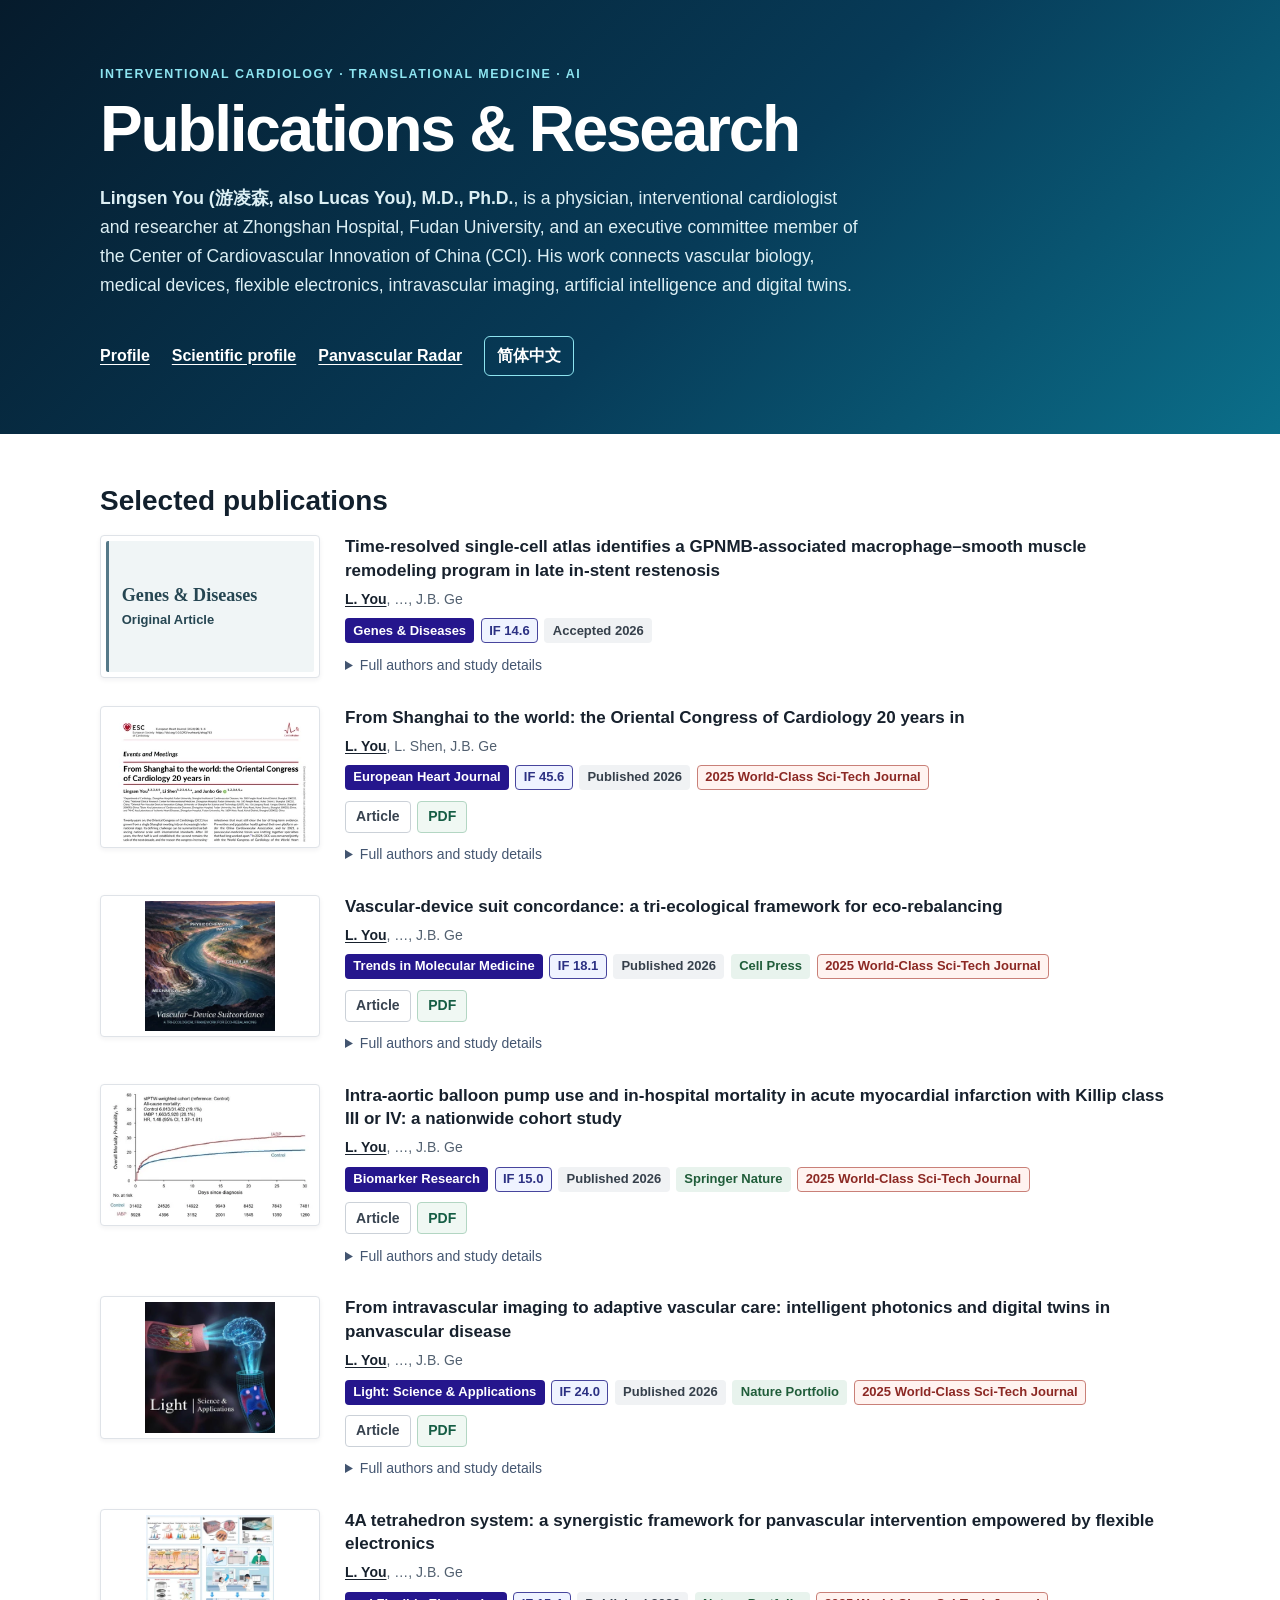
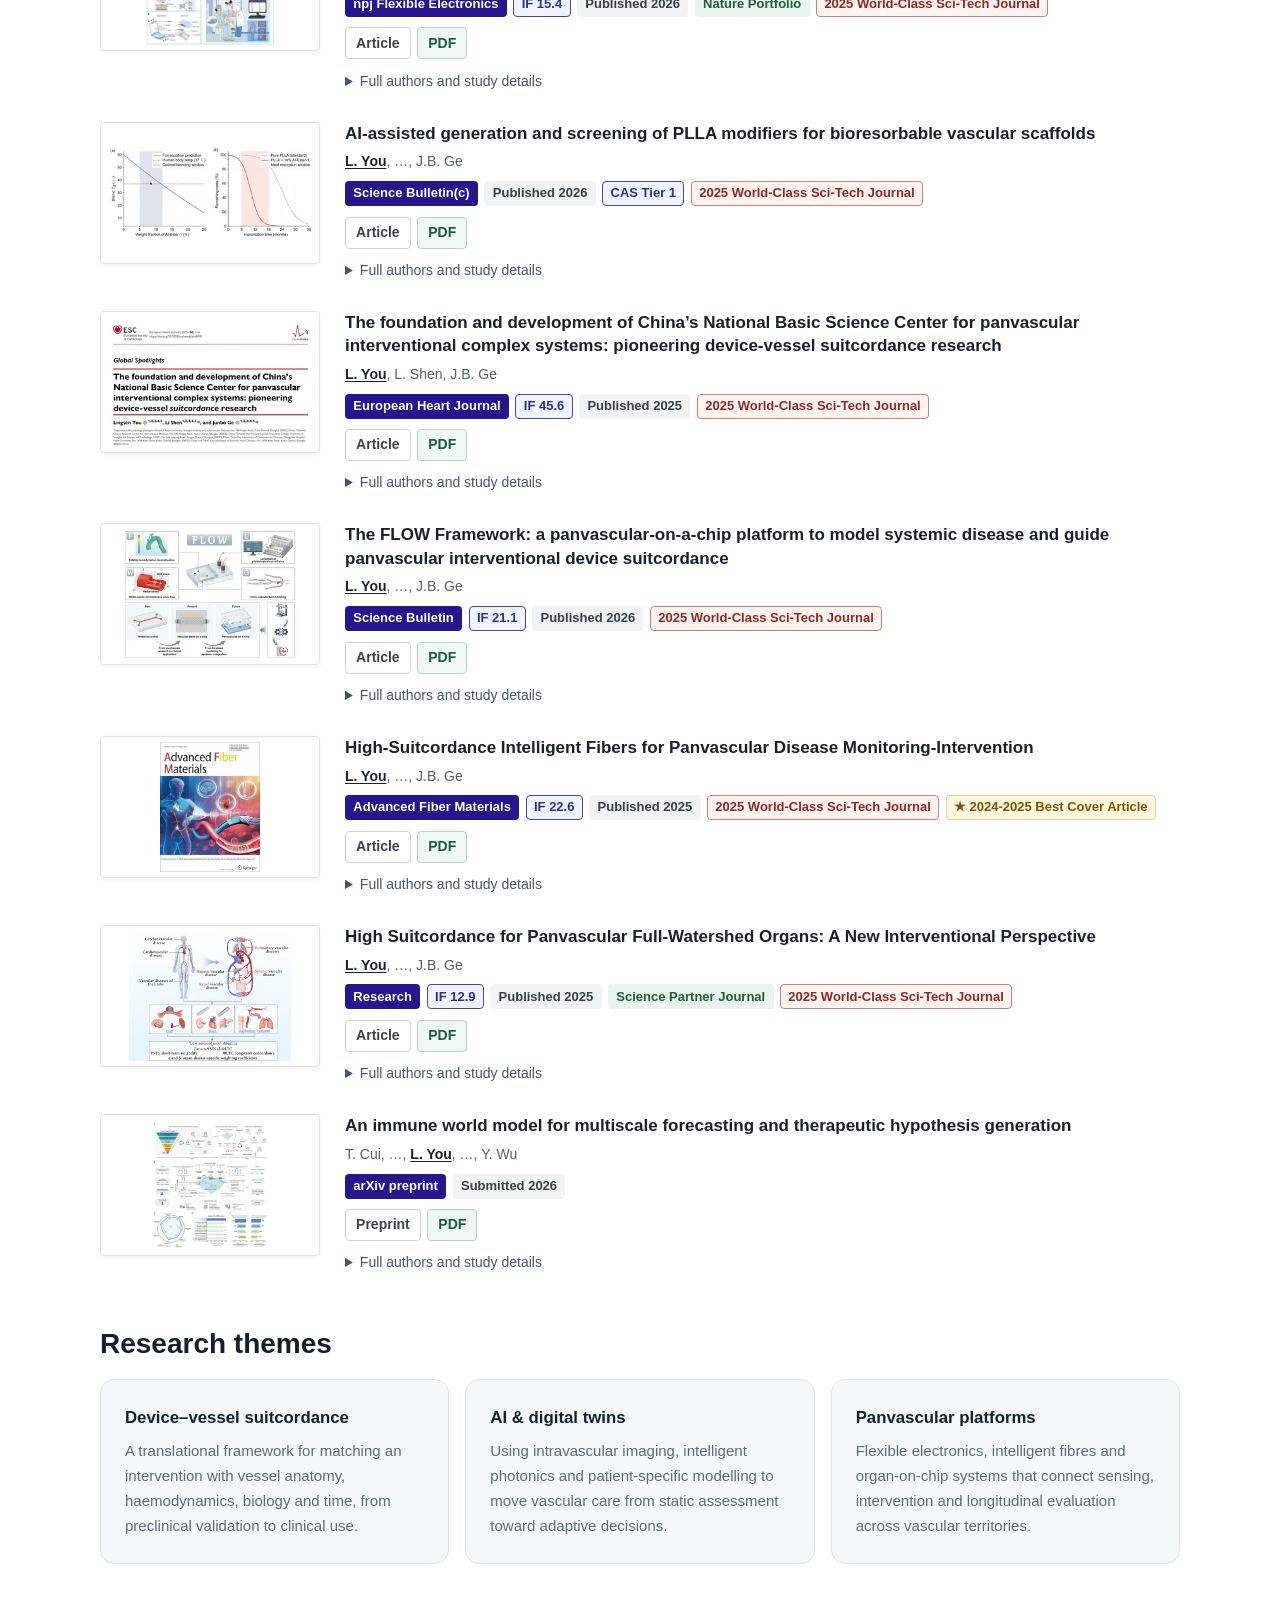
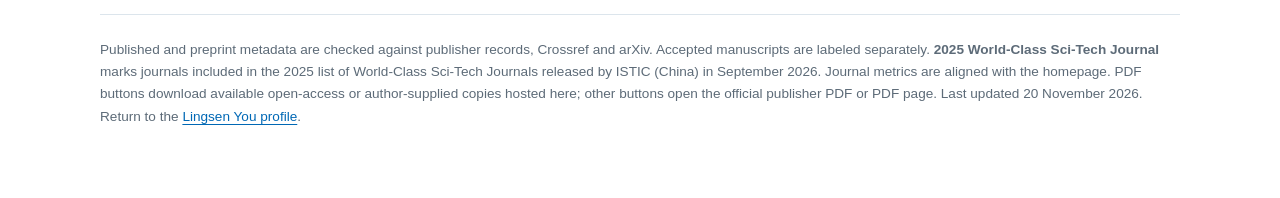
==== commit e608a5b3: "Unify bilingual publications using the Oriental Congress EHJ card layout" ====
--- a/publications/index.html
+++ b/publications/index.html
@@ -169,7 +169,7 @@
         "@type": "ScholarlyArticle",
         "@id": "https://doi.org/10.34133/research.0974",
         "headline": "High Suitcordance for Panvascular Full-Watershed Organs: A New Interventional Perspective",
-        "datePublished": "2025-01",
+        "datePublished": "2025-10-29",
         "author": [{ "@id": "https://lingsenyou.com/#person" }, { "@type": "Person", "name": "Yuheng Chen" }, { "@type": "Person", "name": "Zeyang Zhang" }, { "@type": "Person", "name": "Yu Wang" }, { "@type": "Person", "name": "Li Shen" }, { "@type": "Person", "name": "Junbo Ge" }],
         "isPartOf": { "@type": "Periodical", "name": "Research" },
         "identifier": { "@type": "PropertyValue", "propertyID": "DOI", "value": "10.34133/research.0974" }
@@ -231,7 +231,7 @@
     @media(max-width:760px) { .themes{grid-template-columns:1fr}.hero{padding:45px 0}article{grid-template-columns:90px minmax(0,1fr);padding:16px;gap:15px}article.nofig{grid-template-columns:1fr}article img{width:90px;height:auto}.wcj,.tier{white-space:normal;border-radius:6px;margin-left:0} }
     @media(max-width:560px) { article{grid-template-columns:minmax(0,1fr)}article img{width:180px;max-width:100%} }
   </style>
-<link rel="stylesheet" href="/assets/publication-citation.css">
+<link rel="stylesheet" href="/assets/publication-cards.css?v=1">
 </head>
 <body>
   <header>
@@ -245,80 +245,206 @@
   <main class="page">
     <section aria-labelledby="selected-title">
       <h2 id="selected-title">Selected publications</h2>
-      <div class="pub-list">
-        <article id="paper-gpnmb-restenosis" data-status="accepted">
-          <div class="journal-label"><strong lang="en">Genes &amp; Diseases</strong><small>Original Article</small></div>
-          <div>
-            <h3>Time-resolved single-cell atlas identifies a GPNMB-associated macrophage–smooth muscle remodeling program in late in-stent restenosis</h3>
-            <p class="byline-brief"><strong>L. You</strong>, …, J.B. Ge</p>
-            <div class="venue journal-metrics citation-meta"><cite>Genes &amp; Diseases</cite><a class="metric-if" href="https://www.keaipublishing.com/en/journals/genes-and-diseases/" title="Journal Impact Factor, reported by KeAi">IF 14.6</a><span class="citation-status">Accepted 2026</span></div>
-            <p class="summary">The single-cell atlas profiles 103,410 vascular wall cells from rabbit carotid arteries sampled one and five months after bare-metal stent implantation.</p>
-            <details class="author-credit">
-              <summary>Full authors and contributions</summary>
-              <p class="authors"><strong>Lingsen You</strong><sup>#</sup>, Hanxiao Du<sup>#</sup>, Wentong Wang<sup>#</sup>, Yujun Guo, Guanzhao Zhang, Zisu Peng, Xinran Deng, Xiaoyu You, Xingyu Yu, Runrong Li, Ning Jiang<sup>*</sup>, Li Shen<sup>*</sup>, Junbo Ge<sup>*</sup></p>
-              <p class="metrics-note"># Equal contribution; * corresponding authors.</p>
-              <p class="metrics-note">Accepted in November 2026.</p>
-            </details>
-          </div>
-        </article>
-        <article>
-          <a href="https://doi.org/10.1093/eurheartj/ehag783" target="_blank" rel="noopener" aria-label="Read the European Heart Journal CardioPulse article"><picture><source type="image/webp" srcset="../assets/optimized/ehj-occ-20-years-cover-320.webp 320w, ../assets/optimized/ehj-occ-20-years-cover-640.webp 640w" sizes="(max-width: 560px) 180px, (max-width: 760px) 90px, 150px"><img class="ehj-preview" src="../ehj-occ-20-years-cover.png" alt="First-page header, title and authors of the European Heart Journal article From Shanghai to the world: the Oriental Congress of Cardiology 20 years in" width="640" height="414" loading="lazy" decoding="async"></picture></a>
-          <div>
-            <h3><a href="https://doi.org/10.1093/eurheartj/ehag783" target="_blank" rel="noopener">From Shanghai to the world: the Oriental Congress of Cardiology 20 years in</a></h3>
-            <p class="authors"><strong>Lingsen You</strong>, Li Shen, Junbo Ge</p>
-            <p class="venue"><cite>European Heart Journal</cite> &middot; CardioPulse: Events and Meetings &middot; Published online 7 October 2026 <span class="wcj" title="2025 World-Class Sci-Tech Journal designation, consistent with the existing EHJ entry.">2025 World-Class Sci-Tech Journal</span></p>
-            <div class="journal-metrics" aria-label="European Heart Journal information and 2025 citation metrics">
-              <span class="metric-publisher">Oxford University Press</span>
-              <span>ESC official journal</span>
-              <span class="metric-if">IF 45.6 (2025)</span>
-              <span>Cardiovascular rank 2/237</span>
-            </div>
-            <p class="metrics-note">2025 metrics: 5-year IF 42.2 &middot; JCI 7.96 &middot; CiteScore 35.9. Impact factor rank: Cardiac &amp; Cardiovascular Systems. <a href="https://academic.oup.com/eurheartj/pages/About" target="_blank" rel="noopener">Official OUP source</a>.</p>
-            <p class="summary">A meeting report tracing the Oriental Congress of Cardiology's growth from a Shanghai meeting into a global platform, and examining how its 20th anniversary brings scale, international collaboration and evidence standards into focus.</p>
-            <a class="doi" href="https://doi.org/10.1093/eurheartj/ehag783" target="_blank" rel="noopener">DOI: 10.1093/eurheartj/ehag783</a>
-          <div class="pdf-actions"><a class="pdf-link" href="../pdfs/ehj-occ-2026.pdf" download="ehj-occ-2026.pdf">Download PDF</a></div></div>
-        </article>
-        <article>
-          <picture><source type="image/webp" srcset="../assets/optimized/trends-molecular-medicine-suitcordance-320.webp 320w, ../assets/optimized/trends-molecular-medicine-suitcordance-640.webp 640w" sizes="(max-width: 560px) 180px, (max-width: 760px) 90px, 150px"><img class="figure" src="../trends-molecular-medicine-suitcordance.jpg" alt="A river in balance, annotated with the three ecological balances of vascular-device suitcordance: mechanical, cellular and physicochemical-immune" width="1000" height="1000" loading="lazy" decoding="async"></picture>
-          <div><h3><a href="https://doi.org/10.1016/j.molmed.2026.09.007" target="_blank" rel="noopener">Vascular-device suit concordance: a tri-ecological framework for eco-rebalancing</a></h3><p class="authors"><strong>Lingsen You</strong>, Yaxuan Li, Yuchen Luo, Qiang Cheng, Liuliu Feng, Li Shen, Junbo Ge</p><p class="venue"><cite>Trends in Molecular Medicine</cite> &middot; Cell Press &middot; published online 2 October 2026 <span class="wcj" title="Included in the 2025 list of World-Class Sci-Tech Journals released by the Institute of Scientific and Technical Information of China (ISTIC) on 12 September 2026">2025 World-Class Sci-Tech Journal</span></p><div class="journal-metrics" aria-label="Journal information"><span class="metric-publisher">Cell Press</span><span class="metric-if">IF 18.1</span></div><p class="summary">An ecological reading of device&ndash;vessel suitcordance: three balances that an implanted device perturbs and has to restore. DOI: <a href="https://doi.org/10.1016/j.molmed.2026.09.007" target="_blank" rel="noopener">10.1016/j.molmed.2026.09.007</a>. <a href="https://pubmed.ncbi.nlm.nih.gov/42827069/" target="_blank" rel="noopener">PubMed</a>.</p><div class="pdf-actions"><a class="pdf-link" href="https://www.sciencedirect.com/science/article/pii/S1471491426002236/pdfft" target="_blank" rel="noopener">Publisher PDF</a></div></div>
-        </article>
-        <article>
-          <picture><source type="image/webp" srcset="../assets/optimized/paper7-320.webp 320w, ../assets/optimized/paper7-640.webp 640w" sizes="(max-width: 560px) 180px, (max-width: 760px) 90px, 150px"><img class="figure" src="../paper7.jpg" alt="Kaplan-Meier curves of in-hospital all-cause mortality with and without intra-aortic balloon pump support in the sIPTW-weighted cohort" width="843" height="535" loading="lazy" decoding="async"></picture>
-          <div><h3><a href="https://doi.org/10.1186/s40364-026-00993-1" rel="noopener">Intra-aortic balloon pump use and in-hospital mortality in acute myocardial infarction with Killip class III or IV: a nationwide cohort study</a></h3><p class="authors"><strong>Lingsen You</strong>, Hao Li, Zhenzhen Lu, Yu Wang, Shanyuan Hong, Mengyao Wang, Tongtong Zang, Lihong Huang, Li Shen, Junbo Ge</p><p class="venue"><cite>Biomarker Research</cite> &middot; August 2026 &middot; 14:97 <span class="wcj" title="Included in the 2025 list of World-Class Sci-Tech Journals released by the Institute of Scientific and Technical Information of China (ISTIC) on 12 September 2026">2025 World-Class Sci-Tech Journal</span></p><div class="journal-metrics" aria-label="Journal information"><span class="metric-publisher">Springer Nature</span><span class="metric-if">IF 15.0</span></div><p class="summary">A nationwide cohort of 37,477 patients undergoing PCI for acute myocardial infarction with Killip class III or IV, drawn from the China Chest Pain Center Database (4,089 hospitals, 2019&ndash;2023). Using target-trial emulation with BART-based stabilised inverse probability weighting, intra-aortic balloon pump use during hospitalisation was associated with higher in-hospital all-cause mortality (28.1% vs. 19.1%; HR 1.48, 95% CI 1.37&ndash;1.61).</p><a class="doi" href="https://doi.org/10.1186/s40364-026-00993-1" rel="noopener">DOI: 10.1186/s40364-026-00993-1</a><div class="pdf-actions"><a class="pdf-link" href="../pdfs/iabp-biomarker-research-2026.pdf" download="iabp-biomarker-research-2026.pdf">Download PDF</a></div></div>
-        </article>
-        <article>
-          <picture><source type="image/webp" srcset="../assets/optimized/paper6-320.webp 320w, ../assets/optimized/paper6-640.webp 640w" sizes="(max-width: 560px) 180px, (max-width: 760px) 90px, 150px"><img class="figure" src="../paper6.jpg" alt="Light Science & Applications article on intelligent photonics and digital twins" width="640" height="640" loading="lazy" decoding="async"></picture>
-          <div><h3><a href="https://doi.org/10.1038/s41377-026-02410-6" rel="noopener">From intravascular imaging to adaptive vascular care: intelligent photonics and digital twins in panvascular disease</a></h3><p class="authors"><strong>Lingsen You</strong>, Jiaxin Yao, Yaoqing Qiu, Yu Wang, Yunlu Sun, Rongjun Zhang, Li Shen, Junbo Ge</p><p class="venue"><cite>Light: Science &amp; Applications</cite> · 4 August 2026 <span class="wcj" title="Included in the 2025 list of World-Class Sci-Tech Journals released by the Institute of Scientific and Technical Information of China (ISTIC) on 12 September 2026">2025 World-Class Sci-Tech Journal</span></p><div class="journal-metrics" aria-label="Journal information"><span class="metric-publisher">Nature Portfolio</span><span class="metric-if">IF 24.0</span></div><p class="summary">A roadmap connecting intravascular imaging and intelligent photonics with computational vascular representations for more adaptive panvascular care.</p><a class="doi" href="https://doi.org/10.1038/s41377-026-02410-6" rel="noopener">DOI: 10.1038/s41377-026-02410-6</a><div class="pdf-actions"><a class="pdf-link" href="../pdfs/light-intelligent-photonics-2026.pdf" download="light-intelligent-photonics-2026.pdf">Download PDF</a></div></div>
-        </article>
-        <article>
-          <picture><source type="image/webp" srcset="../assets/optimized/paper4-320.webp 320w, ../assets/optimized/paper4-640.webp 640w" sizes="(max-width: 560px) 180px, (max-width: 760px) 90px, 150px"><img class="figure" src="../paper4.jpg" alt="4A tetrahedron system for panvascular intervention and flexible electronics" width="640" height="653" loading="lazy" decoding="async"></picture>
-          <div><h3><a href="https://doi.org/10.1038/s41528-026-00537-5" rel="noopener">4A tetrahedron system: a synergistic framework for panvascular intervention empowered by flexible electronics</a></h3><p class="authors"><strong>Lingsen You</strong>, Yirong Qu, Yuheng Chen, Yu Wang, Li Shen, Junbo Ge</p><p class="venue"><cite>npj Flexible Electronics</cite> · 29 January 2026 <span class="wcj" title="Included in the 2025 list of World-Class Sci-Tech Journals released by the Institute of Scientific and Technical Information of China (ISTIC) on 12 September 2026">2025 World-Class Sci-Tech Journal</span></p><div class="journal-metrics" aria-label="Journal information"><span class="metric-publisher">Nature Portfolio</span><span class="metric-if">IF 15.4</span></div><p class="summary">A four-dimensional framework for aligning anatomy, application, adaptation and assessment in flexible-electronic panvascular systems.</p><a class="doi" href="https://doi.org/10.1038/s41528-026-00537-5" rel="noopener">DOI: 10.1038/s41528-026-00537-5</a><div class="pdf-actions"><a class="pdf-link" href="../pdfs/npj-4a-tetrahedron-2026.pdf" download="npj-4a-tetrahedron-2026.pdf">Download PDF</a></div></div>
-        </article>
-        <article>
-          <picture><source type="image/webp" srcset="../assets/optimized/csb-plla-ai-screening-320.webp 320w, ../assets/optimized/csb-plla-ai-screening-640.webp 640w" sizes="(max-width: 560px) 180px, (max-width: 760px) 90px, 150px"><img class="figure" src="../csb-plla-ai-screening.jpg" alt="Two panels from the paper: predicted blend glass transition temperature against modifier fraction, and remaining scaffold mass against implantation time" width="1400" height="616" loading="lazy" decoding="async"></picture>
-          <div><h3><a href="https://doi.org/10.1360/csb-2026-0332" rel="noopener">AI-assisted generation and screening of PLLA modifiers for bioresorbable vascular scaffolds</a></h3><p class="authors"><strong>Lingsen You</strong>, Yujun Guo, Zisu Peng, Wentong Wang, Li Shen, Junbo Ge</p><p class="venue"><cite>Science Bulletin(c)</cite> &middot; 14 April 2026 &middot; 71(19):4653&ndash;4662 <span class="tier" title="Tier 1 in the Chinese Academy of Sciences journal ranking">CAS Tier 1</span> <span class="wcj" title="Included in the 2025 list of World-Class Sci-Tech Journals released by the Institute of Scientific and Technical Information of China (ISTIC) on 12 September 2026">2025 World-Class Sci-Tech Journal</span></p><p class="summary">An AI-assisted route to generating and screening candidate modifiers for poly-L-lactic acid, the polymer used in bioresorbable vascular scaffolds.</p><a class="doi" href="https://doi.org/10.1360/csb-2026-0332" rel="noopener">DOI: 10.1360/csb-2026-0332</a><div class="pdf-actions"><a class="pdf-link" href="https://www.sciengine.com/doi/10.1360/CSB-2026-0332" target="_blank" rel="noopener" title="Open the official Science Bulletin PDF page">Official PDF page</a></div></div>
-        </article>
-        <article>
-          <picture><source type="image/webp" srcset="../assets/optimized/paper1-320.webp 320w, ../assets/optimized/paper1-640.webp 640w" sizes="(max-width: 560px) 180px, (max-width: 760px) 90px, 150px"><img class="figure" src="../paper1.jpg" alt="European Heart Journal article on China's panvascular interventional science center" width="640" height="414" loading="lazy" decoding="async"></picture>
-          <div><h3><a href="https://doi.org/10.1093/eurheartj/ehaf418" rel="noopener">The foundation and development of China’s National Basic Science Center for panvascular interventional complex systems</a></h3><p class="authors"><strong>Lingsen You</strong>, Li Shen, Junbo Ge</p><p class="venue"><cite>European Heart Journal</cite> · 4 June 2025 <span class="wcj" title="Included in the 2025 list of World-Class Sci-Tech Journals released by the Institute of Scientific and Technical Information of China (ISTIC) on 12 September 2026">2025 World-Class Sci-Tech Journal</span></p><div class="journal-metrics" aria-label="European Heart Journal information and 2025 citation metrics"><span class="metric-publisher">Oxford University Press</span><span>ESC official journal</span><span class="metric-if">IF 45.6 (2025)</span><span>Cardiovascular rank 2/237</span></div><p class="metrics-note">2025 Journal Impact Factor and subject rank. <a href="https://academic.oup.com/eurheartj/pages/About" target="_blank" rel="noopener">Official OUP source</a>.</p><p class="summary">An account of the centre’s scientific foundations and its programme for pioneering device–vessel suitcordance research.</p><a class="doi" href="https://doi.org/10.1093/eurheartj/ehaf418" rel="noopener">DOI: 10.1093/eurheartj/ehaf418</a><div class="pdf-actions"><a class="pdf-link" href="https://academic.oup.com/eurheartj/article-pdf/46/35/3400/63435484/ehaf418.pdf" target="_blank" rel="noopener">Publisher PDF</a></div></div>
-        </article>
-        <article>
-          <picture><source type="image/webp" srcset="../assets/optimized/paper2-320.webp 320w, ../assets/optimized/paper2-640.webp 640w" sizes="(max-width: 560px) 180px, (max-width: 760px) 90px, 150px"><img class="figure" src="../paper2.jpg" alt="FLOW Framework panvascular-on-a-chip research" width="640" height="457" loading="lazy" decoding="async"></picture>
-          <div><h3><a href="https://doi.org/10.1016/j.scib.2025.12.051" rel="noopener">The FLOW Framework: a panvascular-on-a-chip platform to model systemic disease and guide device suitcordance</a></h3><p class="authors"><strong>Lingsen You</strong>, Yuheng Chen, Zeyang Zhang, Yu Wang, Zhongze Gu, Li Shen, Junbo Ge</p><p class="venue"><cite>Science Bulletin</cite> · February 2026 <span class="wcj" title="Included in the 2025 list of World-Class Sci-Tech Journals released by the Institute of Scientific and Technical Information of China (ISTIC) on 12 September 2026">2025 World-Class Sci-Tech Journal</span></p><div class="journal-metrics" aria-label="Journal information"><span class="metric-if">IF 21.1</span></div><p class="summary">A panvascular-on-a-chip concept for modelling systemic vascular disease and evaluating how interventions interact with distinct vascular environments.</p><a class="doi" href="https://doi.org/10.1016/j.scib.2025.12.051" rel="noopener">DOI: 10.1016/j.scib.2025.12.051</a><div class="pdf-actions"><a class="pdf-link" href="../pdfs/flow-framework-science-bulletin-2026.pdf" download="flow-framework-science-bulletin-2026.pdf">Download PDF</a></div></div>
-        </article>
-        <article>
-          <picture><source type="image/webp" srcset="../assets/optimized/advanced-fiber-materials-v7-i4-cover-320.webp 320w, ../assets/optimized/advanced-fiber-materials-v7-i4-cover-640.webp 640w" sizes="(max-width: 560px) 180px, (max-width: 760px) 90px, 150px"><img class="figure" src="../advanced-fiber-materials-v7-i4-cover.jpg?v=20260918" alt="Advanced Fiber Materials cover for intelligent panvascular fibres" width="640" height="836" loading="lazy" decoding="async"></picture>
-          <div><h3><a href="https://doi.org/10.1007/s42765-025-00542-9" rel="noopener">High-Suitcordance Intelligent Fibers for Panvascular Disease Monitoring-Intervention</a></h3><p class="authors"><strong>Lingsen You</strong>, Yuchen Luo, Qiang Cheng, Li Shen, Junbo Ge</p><p class="venue"><cite>Advanced Fiber Materials</cite> · 8 May 2025 <span class="wcj" title="Included in the 2025 list of World-Class Sci-Tech Journals released by the Institute of Scientific and Technical Information of China (ISTIC) on 12 September 2026">2025 World-Class Sci-Tech Journal</span></p><div class="journal-metrics" aria-label="Journal information"><span class="metric-if">IF 22.6</span><span class="metric-award">★ 2024-2025 Best Cover Article</span></div><p class="summary">A perspective on fibre-based systems designed to sense and intervene while conforming to the mechanical and biological demands of vascular tissue.</p><a class="doi" href="https://doi.org/10.1007/s42765-025-00542-9" rel="noopener">DOI: 10.1007/s42765-025-00542-9</a><div class="pdf-actions"><a class="pdf-link" href="../pdfs/advanced-fiber-materials-2025.pdf" download="advanced-fiber-materials-2025.pdf">Download PDF</a></div></div>
-        </article>
-        <article>
-          <picture><source type="image/webp" srcset="../assets/optimized/paper5-320.webp 320w, ../assets/optimized/paper5-640.webp 640w" sizes="(max-width: 560px) 180px, (max-width: 760px) 90px, 150px"><img class="figure" src="../paper5.jpg" alt="Research article on panvascular full-watershed organs" width="640" height="511" loading="lazy" decoding="async"></picture>
-          <div><h3><a href="https://doi.org/10.34133/research.0974" rel="noopener">High Suitcordance for Panvascular Full-Watershed Organs: A New Interventional Perspective</a></h3><p class="authors"><strong>Lingsen You</strong>, Yuheng Chen, Zeyang Zhang, Yu Wang, Li Shen, Junbo Ge</p><p class="venue"><cite>Research</cite> · January 2025 <span class="wcj" title="Included in the 2025 list of World-Class Sci-Tech Journals released by the Institute of Scientific and Technical Information of China (ISTIC) on 12 September 2026">2025 World-Class Sci-Tech Journal</span></p><div class="journal-metrics" aria-label="Journal information"><span class="metric-publisher">Science Partner Journal</span><span class="metric-if">IF 12.9</span></div><p class="summary">A cross-organ perspective on tailoring devices and interventional strategies to the distinct requirements of full-watershed vascular systems.</p><a class="doi" href="https://doi.org/10.34133/research.0974" rel="noopener">DOI: 10.34133/research.0974</a><div class="pdf-actions"><a class="pdf-link" href="https://spj.science.org/doi/pdf/10.34133/research.0974" target="_blank" rel="noopener">Publisher PDF</a></div></div>
-        </article>
-        <article>
-          <picture><source type="image/webp" srcset="../assets/optimized/immune-world-model-320.webp 320w, ../assets/optimized/immune-world-model-640.webp 640w" sizes="(max-width: 560px) 180px, (max-width: 760px) 90px, 150px"><img class="figure" src="../immune-world-model.png" alt="Architecture of an immune world model linking cellular state, tissue immune context and individual context through a governed AI Scientist workflow" width="993" height="1108" loading="lazy" decoding="async"></picture>
-          <div><h3><a href="https://arxiv.org/abs/2609.14709" target="_blank" rel="noopener">An immune world model for multiscale forecasting and therapeutic hypothesis generation</a></h3><p class="authors">Taoyong Cui, Xi Wang, Zonghang Li, Jinchao Ding, <strong>Lingsen You</strong>, Yuzhi Xu, Wanghan Xu, Fang Wu, Kejun Ying, Wanli Ouyang, Pheng Ann Heng, Ling Yang, Zhenfei Yin, Yingcheng Wu</p><p class="venue"><cite>arXiv</cite> &middot; submitted 13 September 2026</p><p class="summary">A governed evolutionary AI Scientist constructs an action-conditioned immune world model linking cellular programs, tissue ecology and individual immune context. The study nominates IL-36&gamma; plus SIRP&alpha; inhibition as a prospectively testable hypothesis, not a validated therapy.</p><a class="doi" href="https://arxiv.org/abs/2609.14709" target="_blank" rel="noopener">arXiv:2609.14709</a><div class="pdf-actions"><a class="pdf-link" href="../pdfs/immune-world-model-arxiv-2026.pdf" download="immune-world-model-arxiv-2026.pdf">Download PDF</a></div></div>
-        </article>
-      </div>
+<!-- BEGIN GENERATED PUBLICATION CARDS -->
+<div class="pub-list pc-list">
+<article class="pub-card pub-item" id="paper-gpnmb-restenosis" data-status="accepted">
+  <div class="pc-media"><div class="journal-label"><strong lang="en">Genes &amp; Diseases</strong><small>Original Article</small></div></div>
+  <div class="pc-body">
+    <h3 class="pc-title">Time-resolved single-cell atlas identifies a GPNMB-associated macrophage–smooth muscle remodeling program in late in-stent restenosis</h3>
+    <p class="pc-authors"><strong>L. You</strong>, …, J.B. Ge</p>
+    <div class="pc-badges"><span class="pc-badge pc-journal">Genes &amp; Diseases</span> <a href="https://www.keaipublishing.com/en/journals/genes-and-diseases/" class="pc-badge pc-if" target="_blank" rel="noopener" title="Journal Impact Factor, reported by KeAi">IF 14.6</a> <span class="pc-badge pc-status">Accepted 2026</span></div>
+    <div class="pc-actions"></div>
+    <details class="pc-details">
+      <summary>Full authors and study details</summary>
+      <p class="authors"><strong>Lingsen You</strong><sup>#</sup>, Hanxiao Du<sup>#</sup>, Wentong Wang<sup>#</sup>, Yujun Guo, Guanzhao Zhang, Zisu Peng, Xinran Deng, Xiaoyu You, Xingyu Yu, Runrong Li, Ning Jiang<sup>*</sup>, Li Shen<sup>*</sup>, Junbo Ge<sup>*</sup></p>
+      <p class="summary">The single-cell atlas profiles 103,410 vascular wall cells from rabbit carotid arteries sampled one and five months after bare-metal stent implantation.</p>
+      <p class="pc-note"># Equal contribution; * corresponding authors.</p>
+      <p class="pc-note">Accepted in November 2026.</p>
+    </details>
+  </div>
+</article>
+<article class="pub-card pub-item" id="paper-ehag783" data-status="published">
+  <div class="pc-media"><a class="pc-media-link" href="https://doi.org/10.1093/eurheartj/ehag783" target="_blank" rel="noopener" aria-label="Read: From Shanghai to the world: the Oriental Congress of Cardiology 20 years in"><picture><source type="image/webp" srcset="/assets/optimized/ehj-occ-20-years-cover-320.webp 320w, /assets/optimized/ehj-occ-20-years-cover-640.webp 640w" sizes="(max-width: 600px) 220px, (max-width: 1000px) 175px, 220px"><img src="/ehj-occ-20-years-cover.png" alt="First-page header, title and authors of the European Heart Journal article From Shanghai to the world: the Oriental Congress of Cardiology 20 years in" width="640" height="414" loading="lazy" decoding="async"></picture></a></div>
+  <div class="pc-body">
+    <h3 class="pc-title"><a href="https://doi.org/10.1093/eurheartj/ehag783" target="_blank" rel="noopener">From Shanghai to the world: the Oriental Congress of Cardiology 20 years in</a></h3>
+    <p class="pc-authors"><strong>L. You</strong>, L. Shen, J.B. Ge</p>
+    <div class="pc-badges"><span class="pc-badge pc-journal">European Heart Journal</span> <span class="pc-badge pc-if" title="2025 Journal Impact Factor. Official ESC journal published by Oxford University Press. Cardiac &amp; Cardiovascular Systems rank: 2/237. Source: academic.oup.com/eurheartj/pages/About">IF 45.6</span> <span class="pc-badge pc-status">Published 2026</span> <span class="pc-badge pc-honor" title="2025 World-Class Sci-Tech Journal designation, consistent with the existing EHJ entry.">2025 World-Class Sci-Tech Journal</span></div>
+    <div class="pc-actions"><a href="https://doi.org/10.1093/eurheartj/ehag783" class="pc-link" target="_blank" rel="noopener">Article</a> <a href="/pdfs/ehj-occ-2026.pdf" class="pc-link pc-pdf pdf-link" download="ehj-occ-2026.pdf">PDF</a></div>
+    <details class="pc-details">
+      <summary>Full authors and study details</summary>
+      <p class="authors"><strong>Lingsen You</strong>, Li Shen, Junbo Ge</p>
+      <p class="pc-citation">European Heart Journal · CardioPulse: Events and Meetings · Published online 7 October 2026</p>
+      <p class="summary">A meeting report tracing the Oriental Congress of Cardiology's growth from a Shanghai meeting into a global platform, and examining how its 20th anniversary brings scale, international collaboration and evidence standards into focus.</p>
+      <p class="pc-note">Oxford University Press · ESC official journal · <a href="https://academic.oup.com/eurheartj/pages/About" rel="noopener" target="_blank" title="2025 Journal Impact Factor rank in Cardiac &amp; Cardiovascular Systems">Cardiovascular rank 2/237</a></p>
+      <p class="pc-note">2025 metrics: 5-year IF 42.2 · JCI 7.96 · CiteScore 35.9. Impact factor rank: Cardiac &amp; Cardiovascular Systems. <a href="https://academic.oup.com/eurheartj/pages/About" rel="noopener" target="_blank">Official OUP source</a>.</p>
+      <p class="pc-sources"><a href="https://doi.org/10.1093/eurheartj/ehag783" class="pc-id" target="_blank" rel="noopener">DOI: 10.1093/eurheartj/ehag783</a></p>
+    </details>
+  </div>
+</article>
+<article class="pub-card pub-item" id="paper-j-molmed-2026-09-007" data-status="published">
+  <div class="pc-media"><a class="pc-media-link" href="https://doi.org/10.1016/j.molmed.2026.09.007" target="_blank" rel="noopener" aria-label="Read: Vascular-device suit concordance: a tri-ecological framework for eco-rebalancing"><picture><source type="image/webp" srcset="/assets/optimized/trends-molecular-medicine-suitcordance-320.webp 320w, /assets/optimized/trends-molecular-medicine-suitcordance-640.webp 640w" sizes="(max-width: 600px) 220px, (max-width: 1000px) 175px, 220px"><img src="/trends-molecular-medicine-suitcordance.jpg" alt="A river in balance, annotated with the three ecological balances of vascular-device suitcordance: mechanical, cellular and physicochemical-immune" width="1000" height="1000" loading="lazy" decoding="async"></picture></a></div>
+  <div class="pc-body">
+    <h3 class="pc-title"><a href="https://doi.org/10.1016/j.molmed.2026.09.007" target="_blank" rel="noopener">Vascular-device suit concordance: a tri-ecological framework for eco-rebalancing</a></h3>
+    <p class="pc-authors"><strong>L. You</strong>, …, J.B. Ge</p>
+    <div class="pc-badges"><span class="pc-badge pc-journal">Trends in Molecular Medicine</span> <span class="pc-badge pc-if">IF 18.1</span> <span class="pc-badge pc-status">Published 2026</span> <span class="pc-badge pc-publisher">Cell Press</span> <span class="pc-badge pc-honor" title="Included in the 2025 list of World-Class Sci-Tech Journals released by the Institute of Scientific and Technical Information of China (ISTIC) on 12 September 2026">2025 World-Class Sci-Tech Journal</span></div>
+    <div class="pc-actions"><a href="https://doi.org/10.1016/j.molmed.2026.09.007" class="pc-link" target="_blank" rel="noopener">Article</a> <a href="https://www.sciencedirect.com/science/article/pii/S1471491426002236/pdfft" class="pc-link pc-pdf pdf-link" target="_blank" rel="noopener">PDF</a></div>
+    <details class="pc-details">
+      <summary>Full authors and study details</summary>
+      <p class="authors"><strong>Lingsen You</strong>, Yaxuan Li, Yuchen Luo, Qiang Cheng, Liuliu Feng, Li Shen, Junbo Ge</p>
+      <p class="pc-citation">Trends in Molecular Medicine · Cell Press · published online 2 October 2026</p>
+      <p class="summary">An ecological reading of device–vessel suitcordance: three balances that an implanted device perturbs and has to restore. DOI: <a href="https://doi.org/10.1016/j.molmed.2026.09.007" rel="noopener" target="_blank">10.1016/j.molmed.2026.09.007</a>. <a href="https://pubmed.ncbi.nlm.nih.gov/42827069/" rel="noopener" target="_blank">PubMed</a>.</p>
+    </details>
+  </div>
+</article>
+<article class="pub-card pub-item" id="paper-s40364-026-00993-1" data-status="published">
+  <div class="pc-media"><a class="pc-media-link" href="https://doi.org/10.1186/s40364-026-00993-1" target="_blank" rel="noopener" aria-label="Read: Intra-aortic balloon pump use and in-hospital mortality in acute myocardial infarction with Killip class III or IV: a nationwide cohort study"><picture><source type="image/webp" srcset="/assets/optimized/paper7-320.webp 320w, /assets/optimized/paper7-640.webp 640w" sizes="(max-width: 600px) 220px, (max-width: 1000px) 175px, 220px"><img src="/paper7.jpg" alt="Kaplan-Meier curves of in-hospital all-cause mortality with and without intra-aortic balloon pump support in the sIPTW-weighted cohort" width="843" height="535" loading="lazy" decoding="async"></picture></a></div>
+  <div class="pc-body">
+    <h3 class="pc-title"><a href="https://doi.org/10.1186/s40364-026-00993-1" target="_blank" rel="noopener">Intra-aortic balloon pump use and in-hospital mortality in acute myocardial infarction with Killip class III or IV: a nationwide cohort study</a></h3>
+    <p class="pc-authors"><strong>L. You</strong>, …, J.B. Ge</p>
+    <div class="pc-badges"><span class="pc-badge pc-journal">Biomarker Research</span> <span class="pc-badge pc-if">IF 15.0</span> <span class="pc-badge pc-status">Published 2026</span> <span class="pc-badge pc-publisher">Springer Nature</span> <span class="pc-badge pc-honor" title="Included in the 2025 list of World-Class Sci-Tech Journals released by the Institute of Scientific and Technical Information of China (ISTIC) on 12 September 2026">2025 World-Class Sci-Tech Journal</span></div>
+    <div class="pc-actions"><a href="https://doi.org/10.1186/s40364-026-00993-1" class="pc-link" target="_blank" rel="noopener">Article</a> <a href="/pdfs/iabp-biomarker-research-2026.pdf" class="pc-link pc-pdf pdf-link" download="iabp-biomarker-research-2026.pdf">PDF</a></div>
+    <details class="pc-details">
+      <summary>Full authors and study details</summary>
+      <p class="authors"><strong>Lingsen You</strong>, Hao Li, Zhenzhen Lu, Yu Wang, Shanyuan Hong, Mengyao Wang, Tongtong Zang, Lihong Huang, Li Shen, Junbo Ge</p>
+      <p class="pc-citation">Biomarker Research · August 2026 · 14:97</p>
+      <p class="summary">A nationwide cohort of 37,477 patients undergoing PCI for acute myocardial infarction with Killip class III or IV, drawn from the China Chest Pain Center Database (4,089 hospitals, 2019–2023). Using target-trial emulation with BART-based stabilised inverse probability weighting, intra-aortic balloon pump use during hospitalisation was associated with higher in-hospital all-cause mortality (28.1% vs. 19.1%; HR 1.48, 95% CI 1.37–1.61).</p>
+      <p class="pc-note">Open access.</p>
+      <p class="pc-sources"><a href="https://doi.org/10.1186/s40364-026-00993-1" class="pc-id" target="_blank" rel="noopener">DOI: 10.1186/s40364-026-00993-1</a></p>
+    </details>
+  </div>
+</article>
+<article class="pub-card pub-item" id="paper-s41377-026-02410-6" data-status="published">
+  <div class="pc-media"><a class="pc-media-link" href="https://doi.org/10.1038/s41377-026-02410-6" target="_blank" rel="noopener" aria-label="Read: From intravascular imaging to adaptive vascular care: intelligent photonics and digital twins in panvascular disease"><picture><source type="image/webp" srcset="/assets/optimized/paper6-320.webp 320w, /assets/optimized/paper6-640.webp 640w" sizes="(max-width: 600px) 220px, (max-width: 1000px) 175px, 220px"><img src="/paper6.jpg" alt="Light: Science &amp; Applications — Intelligent Photonics and Digital Twins in Panvascular Disease" width="640" height="640" loading="lazy" decoding="async"></picture></a></div>
+  <div class="pc-body">
+    <h3 class="pc-title"><a href="https://doi.org/10.1038/s41377-026-02410-6" target="_blank" rel="noopener">From intravascular imaging to adaptive vascular care: intelligent photonics and digital twins in panvascular disease</a></h3>
+    <p class="pc-authors"><strong>L. You</strong>, …, J.B. Ge</p>
+    <div class="pc-badges"><span class="pc-badge pc-journal">Light: Science &amp; Applications</span> <span class="pc-badge pc-if">IF 24.0</span> <span class="pc-badge pc-status">Published 2026</span> <span class="pc-badge pc-publisher">Nature Portfolio</span> <span class="pc-badge pc-honor" title="Included in the 2025 list of World-Class Sci-Tech Journals released by the Institute of Scientific and Technical Information of China (ISTIC) on 12 September 2026">2025 World-Class Sci-Tech Journal</span></div>
+    <div class="pc-actions"><a href="https://doi.org/10.1038/s41377-026-02410-6" class="pc-link" target="_blank" rel="noopener">Article</a> <a href="/pdfs/light-intelligent-photonics-2026.pdf" class="pc-link pc-pdf pdf-link" download="light-intelligent-photonics-2026.pdf">PDF</a></div>
+    <details class="pc-details">
+      <summary>Full authors and study details</summary>
+      <p class="authors"><strong>Lingsen You</strong>, Jiaxin Yao, Yaoqing Qiu, Yu Wang, Yunlu Sun, Rongjun Zhang, Li Shen, Junbo Ge</p>
+      <p class="pc-citation">Light: Science &amp; Applications · 4 August 2026</p>
+      <p class="summary">A roadmap connecting intravascular imaging and intelligent photonics with computational vascular representations for more adaptive panvascular care.</p>
+      <p class="pc-sources"><a href="https://doi.org/10.1038/s41377-026-02410-6" class="pc-id" target="_blank" rel="noopener">DOI: 10.1038/s41377-026-02410-6</a> · <a href="https://www.nature.com/articles/s41377-026-02410-6" target="_blank" rel="noopener">Publisher article page</a></p>
+    </details>
+  </div>
+</article>
+<article class="pub-card pub-item" id="paper-s41528-026-00537-5" data-status="published">
+  <div class="pc-media"><a class="pc-media-link" href="https://doi.org/10.1038/s41528-026-00537-5" target="_blank" rel="noopener" aria-label="Read: 4A tetrahedron system: a synergistic framework for panvascular intervention empowered by flexible electronics"><picture><source type="image/webp" srcset="/assets/optimized/paper4-320.webp 320w, /assets/optimized/paper4-640.webp 640w" sizes="(max-width: 600px) 220px, (max-width: 1000px) 175px, 220px"><img src="/paper4.jpg" alt="4A tetrahedron system for panvascular intervention empowered by flexible electronics" width="640" height="653" loading="lazy" decoding="async"></picture></a></div>
+  <div class="pc-body">
+    <h3 class="pc-title"><a href="https://doi.org/10.1038/s41528-026-00537-5" target="_blank" rel="noopener">4A tetrahedron system: a synergistic framework for panvascular intervention empowered by flexible electronics</a></h3>
+    <p class="pc-authors"><strong>L. You</strong>, …, J.B. Ge</p>
+    <div class="pc-badges"><span class="pc-badge pc-journal">npj Flexible Electronics</span> <span class="pc-badge pc-if">IF 15.4</span> <span class="pc-badge pc-status">Published 2026</span> <span class="pc-badge pc-publisher">Nature Portfolio</span> <span class="pc-badge pc-honor" title="Included in the 2025 list of World-Class Sci-Tech Journals released by the Institute of Scientific and Technical Information of China (ISTIC) on 12 September 2026">2025 World-Class Sci-Tech Journal</span></div>
+    <div class="pc-actions"><a href="https://doi.org/10.1038/s41528-026-00537-5" class="pc-link" target="_blank" rel="noopener">Article</a> <a href="/pdfs/npj-4a-tetrahedron-2026.pdf" class="pc-link pc-pdf pdf-link" download="npj-4a-tetrahedron-2026.pdf">PDF</a></div>
+    <details class="pc-details">
+      <summary>Full authors and study details</summary>
+      <p class="authors"><strong>Lingsen You</strong>, Yirong Qu, Yuheng Chen, Yu Wang, Li Shen, Junbo Ge</p>
+      <p class="pc-citation">npj Flexible Electronics · 29 January 2026</p>
+      <p class="summary">A four-dimensional framework for aligning anatomy, application, adaptation and assessment in flexible-electronic panvascular systems.</p>
+      <p class="pc-sources"><a href="https://doi.org/10.1038/s41528-026-00537-5" class="pc-id" target="_blank" rel="noopener">DOI: 10.1038/s41528-026-00537-5</a></p>
+    </details>
+  </div>
+</article>
+<article class="pub-card pub-item" id="paper-csb-2026-0332" data-status="published">
+  <div class="pc-media"><a class="pc-media-link" href="https://doi.org/10.1360/csb-2026-0332" target="_blank" rel="noopener" aria-label="Read: AI-assisted generation and screening of PLLA modifiers for bioresorbable vascular scaffolds"><picture><source type="image/webp" srcset="/assets/optimized/csb-plla-ai-screening-320.webp 320w, /assets/optimized/csb-plla-ai-screening-640.webp 640w" sizes="(max-width: 600px) 220px, (max-width: 1000px) 175px, 220px"><img src="/csb-plla-ai-screening.jpg" alt="Two panels from the paper: predicted blend glass transition temperature against modifier fraction, and remaining scaffold mass against implantation time" width="1400" height="616" loading="lazy" decoding="async"></picture></a></div>
+  <div class="pc-body">
+    <h3 class="pc-title"><a href="https://doi.org/10.1360/csb-2026-0332" target="_blank" rel="noopener">AI-assisted generation and screening of PLLA modifiers for bioresorbable vascular scaffolds</a></h3>
+    <p class="pc-authors"><strong>L. You</strong>, …, J.B. Ge</p>
+    <div class="pc-badges"><span class="pc-badge pc-journal">Science Bulletin(c)</span> <span class="pc-badge pc-status">Published 2026</span> <span class="pc-badge pc-tier" title="Tier 1 in the Chinese Academy of Sciences journal ranking">CAS Tier 1</span> <span class="pc-badge pc-honor" title="Included in the 2025 list of World-Class Sci-Tech Journals released by the Institute of Scientific and Technical Information of China (ISTIC) on 12 September 2026">2025 World-Class Sci-Tech Journal</span></div>
+    <div class="pc-actions"><a href="https://doi.org/10.1360/csb-2026-0332" class="pc-link" target="_blank" rel="noopener">Article</a> <a href="https://www.sciengine.com/doi/10.1360/CSB-2026-0332" class="pc-link pc-pdf pdf-link" target="_blank" rel="noopener">PDF</a></div>
+    <details class="pc-details">
+      <summary>Full authors and study details</summary>
+      <p class="authors"><strong>Lingsen You</strong>, Yujun Guo, Zisu Peng, Wentong Wang, Li Shen, Junbo Ge</p>
+      <p class="pc-citation">Science Bulletin(c) · 14 April 2026 · 71(19):4653–4662</p>
+      <p class="summary">An AI-assisted route to generating and screening candidate modifiers for poly-L-lactic acid, the polymer used in bioresorbable vascular scaffolds.</p>
+      <p class="pc-sources"><a href="https://doi.org/10.1360/csb-2026-0332" class="pc-id" target="_blank" rel="noopener">DOI: 10.1360/csb-2026-0332</a></p>
+    </details>
+  </div>
+</article>
+<article class="pub-card pub-item" id="paper-ehaf418" data-status="published">
+  <div class="pc-media"><a class="pc-media-link" href="https://doi.org/10.1093/eurheartj/ehaf418" target="_blank" rel="noopener" aria-label="Read: The foundation and development of China’s National Basic Science Center for panvascular interventional complex systems: pioneering device-vessel suitcordance research"><picture><source type="image/webp" srcset="/assets/optimized/paper1-320.webp 320w, /assets/optimized/paper1-640.webp 640w" sizes="(max-width: 600px) 220px, (max-width: 1000px) 175px, 220px"><img src="/paper1.jpg" alt="European Heart Journal article on device-vessel suitcordance research" width="640" height="414" loading="lazy" decoding="async"></picture></a></div>
+  <div class="pc-body">
+    <h3 class="pc-title"><a href="https://doi.org/10.1093/eurheartj/ehaf418" target="_blank" rel="noopener">The foundation and development of China’s National Basic Science Center for panvascular interventional complex systems: pioneering device-vessel suitcordance research</a></h3>
+    <p class="pc-authors"><strong>L. You</strong>, L. Shen, J.B. Ge</p>
+    <div class="pc-badges"><span class="pc-badge pc-journal">European Heart Journal</span> <span class="pc-badge pc-if" title="2025 Journal Impact Factor. Official ESC journal published by Oxford University Press. Cardiac &amp; Cardiovascular Systems rank: 2/237. Source: academic.oup.com/eurheartj/pages/About">IF 45.6</span> <span class="pc-badge pc-status">Published 2025</span> <span class="pc-badge pc-honor" title="Included in the 2025 list of World-Class Sci-Tech Journals released by the Institute of Scientific and Technical Information of China (ISTIC) on 12 September 2026">2025 World-Class Sci-Tech Journal</span></div>
+    <div class="pc-actions"><a href="https://doi.org/10.1093/eurheartj/ehaf418" class="pc-link" target="_blank" rel="noopener">Article</a> <a href="https://academic.oup.com/eurheartj/article-pdf/46/35/3400/63435484/ehaf418.pdf" class="pc-link pc-pdf pdf-link" target="_blank" rel="noopener">PDF</a></div>
+    <details class="pc-details">
+      <summary>Full authors and study details</summary>
+      <p class="authors"><strong>Lingsen You</strong>, Li Shen, Junbo Ge</p>
+      <p class="pc-citation">European Heart Journal · 4 June 2025</p>
+      <p class="summary">An account of the centre’s scientific foundations and its programme for pioneering device–vessel suitcordance research.</p>
+      <p class="pc-note">Oxford University Press · ESC official journal · <a href="https://academic.oup.com/eurheartj/pages/About" rel="noopener" target="_blank" title="2025 Journal Impact Factor rank in Cardiac &amp; Cardiovascular Systems">Cardiovascular rank 2/237</a></p>
+      <p class="pc-note">2025 Journal Impact Factor and subject rank. <a href="https://academic.oup.com/eurheartj/pages/About" rel="noopener" target="_blank">Official OUP source</a>.</p>
+      <p class="pc-sources"><a href="https://doi.org/10.1093/eurheartj/ehaf418" class="pc-id" target="_blank" rel="noopener">DOI: 10.1093/eurheartj/ehaf418</a></p>
+    </details>
+  </div>
+</article>
+<article class="pub-card pub-item" id="paper-j-scib-2025-12-051" data-status="published">
+  <div class="pc-media"><a class="pc-media-link" href="https://doi.org/10.1016/j.scib.2025.12.051" target="_blank" rel="noopener" aria-label="Read: The FLOW Framework: a panvascular-on-a-chip platform to model systemic disease and guide panvascular interventional device suitcordance"><picture><source type="image/webp" srcset="/assets/optimized/paper2-320.webp 320w, /assets/optimized/paper2-640.webp 640w" sizes="(max-width: 600px) 220px, (max-width: 1000px) 175px, 220px"><img src="/paper2.jpg" alt="The FLOW Framework panvascular-on-a-chip platform" width="640" height="457" loading="lazy" decoding="async"></picture></a></div>
+  <div class="pc-body">
+    <h3 class="pc-title"><a href="https://doi.org/10.1016/j.scib.2025.12.051" target="_blank" rel="noopener">The FLOW Framework: a panvascular-on-a-chip platform to model systemic disease and guide panvascular interventional device suitcordance</a></h3>
+    <p class="pc-authors"><strong>L. You</strong>, …, J.B. Ge</p>
+    <div class="pc-badges"><span class="pc-badge pc-journal">Science Bulletin</span> <span class="pc-badge pc-if">IF 21.1</span> <span class="pc-badge pc-status">Published 2026</span> <span class="pc-badge pc-honor" title="Included in the 2025 list of World-Class Sci-Tech Journals released by the Institute of Scientific and Technical Information of China (ISTIC) on 12 September 2026">2025 World-Class Sci-Tech Journal</span></div>
+    <div class="pc-actions"><a href="https://doi.org/10.1016/j.scib.2025.12.051" class="pc-link" target="_blank" rel="noopener">Article</a> <a href="/pdfs/flow-framework-science-bulletin-2026.pdf" class="pc-link pc-pdf pdf-link" download="flow-framework-science-bulletin-2026.pdf">PDF</a></div>
+    <details class="pc-details">
+      <summary>Full authors and study details</summary>
+      <p class="authors"><strong>Lingsen You</strong>, Yuheng Chen, Zeyang Zhang, Yu Wang, Zhongze Gu, Li Shen, Junbo Ge</p>
+      <p class="pc-citation">Science Bulletin · February 2026</p>
+      <p class="summary">A panvascular-on-a-chip concept for modelling systemic vascular disease and evaluating how interventions interact with distinct vascular environments.</p>
+      <p class="pc-sources"><a href="https://doi.org/10.1016/j.scib.2025.12.051" class="pc-id" target="_blank" rel="noopener">DOI: 10.1016/j.scib.2025.12.051</a></p>
+    </details>
+  </div>
+</article>
+<article class="pub-card pub-item" id="paper-s42765-025-00542-9" data-status="published">
+  <div class="pc-media"><a class="pc-media-link" href="https://doi.org/10.1007/s42765-025-00542-9" target="_blank" rel="noopener" aria-label="Read: High-Suitcordance Intelligent Fibers for Panvascular Disease Monitoring-Intervention"><picture><source type="image/webp" srcset="/assets/optimized/advanced-fiber-materials-v7-i4-cover-320.webp 320w, /assets/optimized/advanced-fiber-materials-v7-i4-cover-640.webp 640w" sizes="(max-width: 600px) 220px, (max-width: 1000px) 175px, 220px"><img src="/advanced-fiber-materials-v7-i4-cover.jpg?v=20260918" alt="Advanced Fiber Materials, Volume 7 Issue 4 front cover featuring High-Suitcordance Intelligent Fibers for Panvascular Disease Monitoring-Intervention" width="640" height="836" loading="lazy" decoding="async"></picture></a></div>
+  <div class="pc-body">
+    <h3 class="pc-title"><a href="https://doi.org/10.1007/s42765-025-00542-9" target="_blank" rel="noopener">High-Suitcordance Intelligent Fibers for Panvascular Disease Monitoring-Intervention</a></h3>
+    <p class="pc-authors"><strong>L. You</strong>, …, J.B. Ge</p>
+    <div class="pc-badges"><span class="pc-badge pc-journal">Advanced Fiber Materials</span> <span class="pc-badge pc-if">IF 22.6</span> <span class="pc-badge pc-status">Published 2025</span> <span class="pc-badge pc-honor" title="Included in the 2025 list of World-Class Sci-Tech Journals released by the Institute of Scientific and Technical Information of China (ISTIC) on 12 September 2026">2025 World-Class Sci-Tech Journal</span> <span class="pc-badge pc-award">★ 2024-2025 Best Cover Article</span></div>
+    <div class="pc-actions"><a href="https://doi.org/10.1007/s42765-025-00542-9" class="pc-link" target="_blank" rel="noopener">Article</a> <a href="/pdfs/advanced-fiber-materials-2025.pdf" class="pc-link pc-pdf pdf-link" download="advanced-fiber-materials-2025.pdf">PDF</a></div>
+    <details class="pc-details">
+      <summary>Full authors and study details</summary>
+      <p class="authors"><strong>Lingsen You</strong>, Yuchen Luo, Qiang Cheng, Li Shen, Junbo Ge</p>
+      <p class="pc-citation">Advanced Fiber Materials · 8 May 2025</p>
+      <p class="summary">A perspective on fibre-based systems designed to sense and intervene while conforming to the mechanical and biological demands of vascular tissue.</p>
+      <p class="pc-sources"><a href="https://doi.org/10.1007/s42765-025-00542-9" class="pc-id" target="_blank" rel="noopener">DOI: 10.1007/s42765-025-00542-9</a></p>
+    </details>
+  </div>
+</article>
+<article class="pub-card pub-item" id="paper-research-0974" data-status="published">
+  <div class="pc-media"><a class="pc-media-link" href="https://doi.org/10.34133/research.0974" target="_blank" rel="noopener" aria-label="Read: High Suitcordance for Panvascular Full-Watershed Organs: A New Interventional Perspective"><picture><source type="image/webp" srcset="/assets/optimized/paper5-320.webp 320w, /assets/optimized/paper5-640.webp 640w" sizes="(max-width: 600px) 220px, (max-width: 1000px) 175px, 220px"><img src="/paper5.jpg" alt="High Suitcordance for Panvascular Full-Watershed Organs article" width="640" height="511" loading="lazy" decoding="async"></picture></a></div>
+  <div class="pc-body">
+    <h3 class="pc-title"><a href="https://doi.org/10.34133/research.0974" target="_blank" rel="noopener">High Suitcordance for Panvascular Full-Watershed Organs: A New Interventional Perspective</a></h3>
+    <p class="pc-authors"><strong>L. You</strong>, …, J.B. Ge</p>
+    <div class="pc-badges"><span class="pc-badge pc-journal">Research</span> <span class="pc-badge pc-if">IF 12.9</span> <span class="pc-badge pc-status">Published 2025</span> <span class="pc-badge pc-publisher">Science Partner Journal</span> <span class="pc-badge pc-honor" title="Included in the 2025 list of World-Class Sci-Tech Journals released by the Institute of Scientific and Technical Information of China (ISTIC) on 12 September 2026">2025 World-Class Sci-Tech Journal</span></div>
+    <div class="pc-actions"><a href="https://doi.org/10.34133/research.0974" class="pc-link" target="_blank" rel="noopener">Article</a> <a href="https://spj.science.org/doi/pdf/10.34133/research.0974" class="pc-link pc-pdf pdf-link" target="_blank" rel="noopener">PDF</a></div>
+    <details class="pc-details">
+      <summary>Full authors and study details</summary>
+      <p class="authors"><strong>Lingsen You</strong>, Yuheng Chen, Zeyang Zhang, Yu Wang, Li Shen, Junbo Ge</p>
+      <p class="pc-citation">Research · Published online 29 October 2025</p>
+      <p class="summary">A cross-organ perspective on tailoring devices and interventional strategies to the distinct requirements of full-watershed vascular systems.</p>
+      <p class="pc-sources"><a href="https://doi.org/10.34133/research.0974" class="pc-id" target="_blank" rel="noopener">DOI: 10.34133/research.0974</a></p>
+    </details>
+  </div>
+</article>
+<article class="pub-card pub-item" id="paper-2609-14709" data-status="preprint">
+  <div class="pc-media"><a class="pc-media-link" href="https://arxiv.org/abs/2609.14709" target="_blank" rel="noopener" aria-label="Read: An immune world model for multiscale forecasting and therapeutic hypothesis generation"><picture><source type="image/webp" srcset="/assets/optimized/immune-world-model-320.webp 320w, /assets/optimized/immune-world-model-640.webp 640w" sizes="(max-width: 600px) 220px, (max-width: 1000px) 175px, 220px"><img src="/immune-world-model.png" alt="Architecture of an immune world model linking cellular state, tissue immune context and individual context through a governed AI Scientist workflow" width="993" height="1108" loading="lazy" decoding="async"></picture></a></div>
+  <div class="pc-body">
+    <h3 class="pc-title"><a href="https://arxiv.org/abs/2609.14709" target="_blank" rel="noopener">An immune world model for multiscale forecasting and therapeutic hypothesis generation</a></h3>
+    <p class="pc-authors">T. Cui, …, <strong>L. You</strong>, …, Y. Wu</p>
+    <div class="pc-badges"><span class="pc-badge pc-journal">arXiv preprint</span> <span class="pc-badge pc-status">Submitted 2026</span></div>
+    <div class="pc-actions"><a href="https://arxiv.org/abs/2609.14709" class="pc-link" target="_blank" rel="noopener">Preprint</a> <a href="/pdfs/immune-world-model-arxiv-2026.pdf" class="pc-link pc-pdf pdf-link" download="immune-world-model-arxiv-2026.pdf">PDF</a></div>
+    <details class="pc-details">
+      <summary>Full authors and study details</summary>
+      <p class="authors">Taoyong Cui, Xi Wang, Zonghang Li, Jinchao Ding, <strong>Lingsen You</strong>, Yuzhi Xu, Wanghan Xu, Fang Wu, Kejun Ying, Wanli Ouyang, Pheng Ann Heng, Ling Yang, Zhenfei Yin, Yingcheng Wu</p>
+      <p class="pc-citation">arXiv · submitted 13 September 2026</p>
+      <p class="summary">A governed evolutionary AI Scientist constructs an action-conditioned immune world model linking cellular programs, tissue ecology and individual immune context. The study nominates IL-36γ plus SIRPα inhibition as a prospectively testable hypothesis, not a validated therapy.</p>
+      <p class="pc-sources"><a href="https://arxiv.org/abs/2609.14709" class="pc-id" target="_blank" rel="noopener">arXiv:2609.14709</a></p>
+    </details>
+  </div>
+</article>
+</div>
+<!-- END GENERATED PUBLICATION CARDS -->
     </section>
     <section aria-labelledby="themes-title">
       <h2 id="themes-title">Research themes</h2>
--- a/assets/publication-cards.css
+++ b/assets/publication-cards.css
@@ -0,0 +1,198 @@
+/* The Oriental Congress EHJ row is the reference on both home and index pages.
+   Apply the component only to publications; the surrounding page keeps its layout. */
+.pub-list.pc-list { display: block; }
+article.pub-card.pub-item {
+  --pc-ink: #17212d;
+  --pc-muted: #526070;
+  --pc-indigo: #25168d;
+  --pc-width: 220px;
+  box-sizing: border-box;
+  display: grid;
+  grid-template-columns: var(--pc-width) minmax(0, 1fr);
+  align-items: start;
+  gap: 0 25px;
+  min-width: 0;
+  margin: 0 0 1.75rem;
+  padding: 0;
+  border: 0;
+  border-radius: 0;
+  background: transparent;
+  font: 400 1rem/1.5 Arial, "PingFang SC", "Microsoft YaHei", sans-serif;
+  text-align: start;
+  scroll-margin-top: 1rem;
+}
+.pub-card *, .pub-card *::before, .pub-card *::after { box-sizing: border-box; }
+.pub-card .pc-media {
+  display: grid;
+  grid-template: minmax(0, 1fr) / minmax(0, 1fr);
+  width: var(--pc-width);
+  max-width: 100%;
+  aspect-ratio: 640 / 414;
+  min-width: 0;
+  min-height: 0;
+  margin: 0;
+  padding: 5px;
+  border: 1px solid #dfe3e8;
+  border-radius: 4px;
+  background: #fff;
+  box-shadow: 0 2px 5px rgb(31 42 53 / 6%);
+  text-decoration: none;
+  overflow: hidden;
+}
+.pub-card .pc-media :is(a, picture) {
+  display: block;
+  min-width: 0;
+  min-height: 0;
+  width: 100%;
+  height: 100%;
+}
+.pub-card .pc-media img {
+  display: block;
+  width: 100%;
+  height: 100%;
+  margin: 0;
+  object-fit: contain;
+  object-position: center;
+  border: 0;
+  border-radius: 0;
+  background: #fff;
+}
+.pub-card .pc-media .journal-label {
+  display: grid;
+  align-content: center;
+  gap: .3rem;
+  min-width: 0;
+  min-height: 0;
+  width: 100%;
+  height: 100%;
+  padding: .65rem .8rem;
+  border-inline-start: 3px solid #557988;
+  border-radius: 2px;
+  color: #264652;
+  background: #f0f5f6;
+}
+.pub-card .journal-label strong { font: 600 1.13rem/1.15 Georgia, serif; }
+.pub-card .journal-label small { font: 600 .81rem/1.35 Arial, sans-serif; }
+.pub-card .pc-body { min-width: 0; }
+.pub-card h3.pc-title {
+  margin: 0;
+  padding: 0;
+  color: var(--pc-ink);
+  font: inherit;
+  font-size: 1.0625rem;
+  line-height: 1.38;
+  font-weight: 700;
+  letter-spacing: normal;
+  overflow-wrap: anywhere;
+}
+.pub-card .pc-title a {
+  display: inline;
+  margin: 0;
+  color: inherit;
+  font: inherit;
+  text-decoration: none;
+}
+.pub-card .pc-title a:hover { color: var(--pc-indigo); text-decoration: underline; }
+.pub-card .pc-subtitle, .pub-card .pc-authors {
+  text-align: start;
+  overflow-wrap: anywhere;
+  font: inherit;
+  font-size: .875rem;
+  line-height: 1.5;
+  color: var(--pc-muted);
+}
+.pub-card .pc-subtitle { margin: .3rem 0 0; }
+.pub-card .pc-authors { margin: .4rem 0 0; }
+.pub-card .pc-authors :is(strong, .me) {
+  color: var(--pc-ink);
+  font-weight: 700;
+  text-decoration: underline;
+  text-underline-offset: .13em;
+}
+.pub-card .pc-badges, .pub-card .pc-actions {
+  display: flex;
+  flex-wrap: wrap;
+  align-items: center;
+  gap: .35rem .4rem;
+  margin: .55rem 0 0;
+}
+.pub-card .pc-badge {
+  display: inline-block;
+  max-width: 100%;
+  margin: 0;
+  padding: .13rem .46rem;
+  border: 1px solid transparent;
+  border-radius: 4px;
+  background: #f0f2f4;
+  color: #36404b;
+  font: 700 .8125rem/1.45 Arial, "PingFang SC", "Microsoft YaHei", sans-serif;
+  white-space: normal;
+  text-decoration: none;
+  overflow-wrap: anywhere;
+}
+.pub-card .pc-journal { background: var(--pc-indigo); color: #fff; }
+.pub-card .pc-if, .pub-card .pc-tier { border-color: #47459d; background: #eff3ff; color: #2c3183; }
+.pub-card .pc-publisher { background: #e8f3ed; color: #205d3a; }
+.pub-card .pc-honor { border-color: #c98078; background: #fff3f0; color: #8c2924; }
+.pub-card .pc-award, .pub-card .pc-highlight { border-color: #e5cf93; background: #fff7de; color: #795706; }
+.pub-card .pc-badges a:hover { text-decoration: underline; }
+.pub-card .pc-actions { margin-top: .65rem; }
+.pub-card .pc-actions:empty { display: none; }
+.pub-card .pc-actions a {
+  display: inline-flex;
+  align-items: center;
+  justify-content: center;
+  min-height: 32px;
+  max-width: 100%;
+  padding: .21rem .63rem;
+  margin: 0;
+  border: 1px solid #cbd1d8;
+  border-radius: 4px;
+  background: #fff;
+  color: #384350;
+  font: 600 .875rem/1.4 Arial, "PingFang SC", "Microsoft YaHei", sans-serif;
+  text-decoration: none;
+  text-transform: none;
+}
+.pub-card .pc-actions a:hover { background: #f3f5fa; color: var(--pc-indigo); border-color: #9491b5; }
+.pub-card .pc-actions .pc-pdf { color: #155d44; background: #f0f8f3; border-color: #b3d6c3; }
+.pub-card .pc-actions .pc-pdf:hover { color: #104f3a; background: #e1f2e8; border-color: #80ac94; }
+.pub-card .pc-details { margin: .55rem 0 0; font-size: .875rem; }
+.pub-card .pc-details > summary {
+  display: list-item;
+  width: fit-content;
+  cursor: pointer;
+  min-height: 24px;
+  padding: .09rem 0;
+  color: #435570;
+  font-size: .875rem;
+  line-height: 1.6;
+}
+.pub-card .pc-details[open] > summary { font-weight: bold; }
+.pub-card .pc-details :is(p, .summary, .authors, .metrics-note) {
+  margin: .45rem 0 0;
+  font-size: .875rem;
+  line-height: 1.6;
+  color: var(--pc-muted);
+  text-align: start;
+  overflow-wrap: anywhere;
+}
+.pub-card .pc-details a { color: #225a92; text-underline-offset: .12em; }
+.pub-card :is(a, summary):focus-visible { outline: 2px solid #2c5eb1; outline-offset: 2px; }
+.pub-card .pc-media:focus-within { outline: 2px solid #2c5eb1; outline-offset: 2px; }
+@media (max-width: 1000px) {
+  article.pub-card.pub-item { --pc-width: 175px; column-gap: 18px; }
+}
+@media (max-width: 600px) {
+  article.pub-card.pub-item {
+    --pc-width: 220px;
+    grid-template-columns: minmax(0, 1fr);
+    row-gap: .8rem;
+    margin-bottom: 1.8rem;
+  }
+  .pub-card .pc-media { width: min(var(--pc-width), 100%); }
+  .pub-card .pc-actions a { min-height: 40px; }
+}
+@media print {
+  article.pub-card.pub-item { break-inside: avoid; }
+}
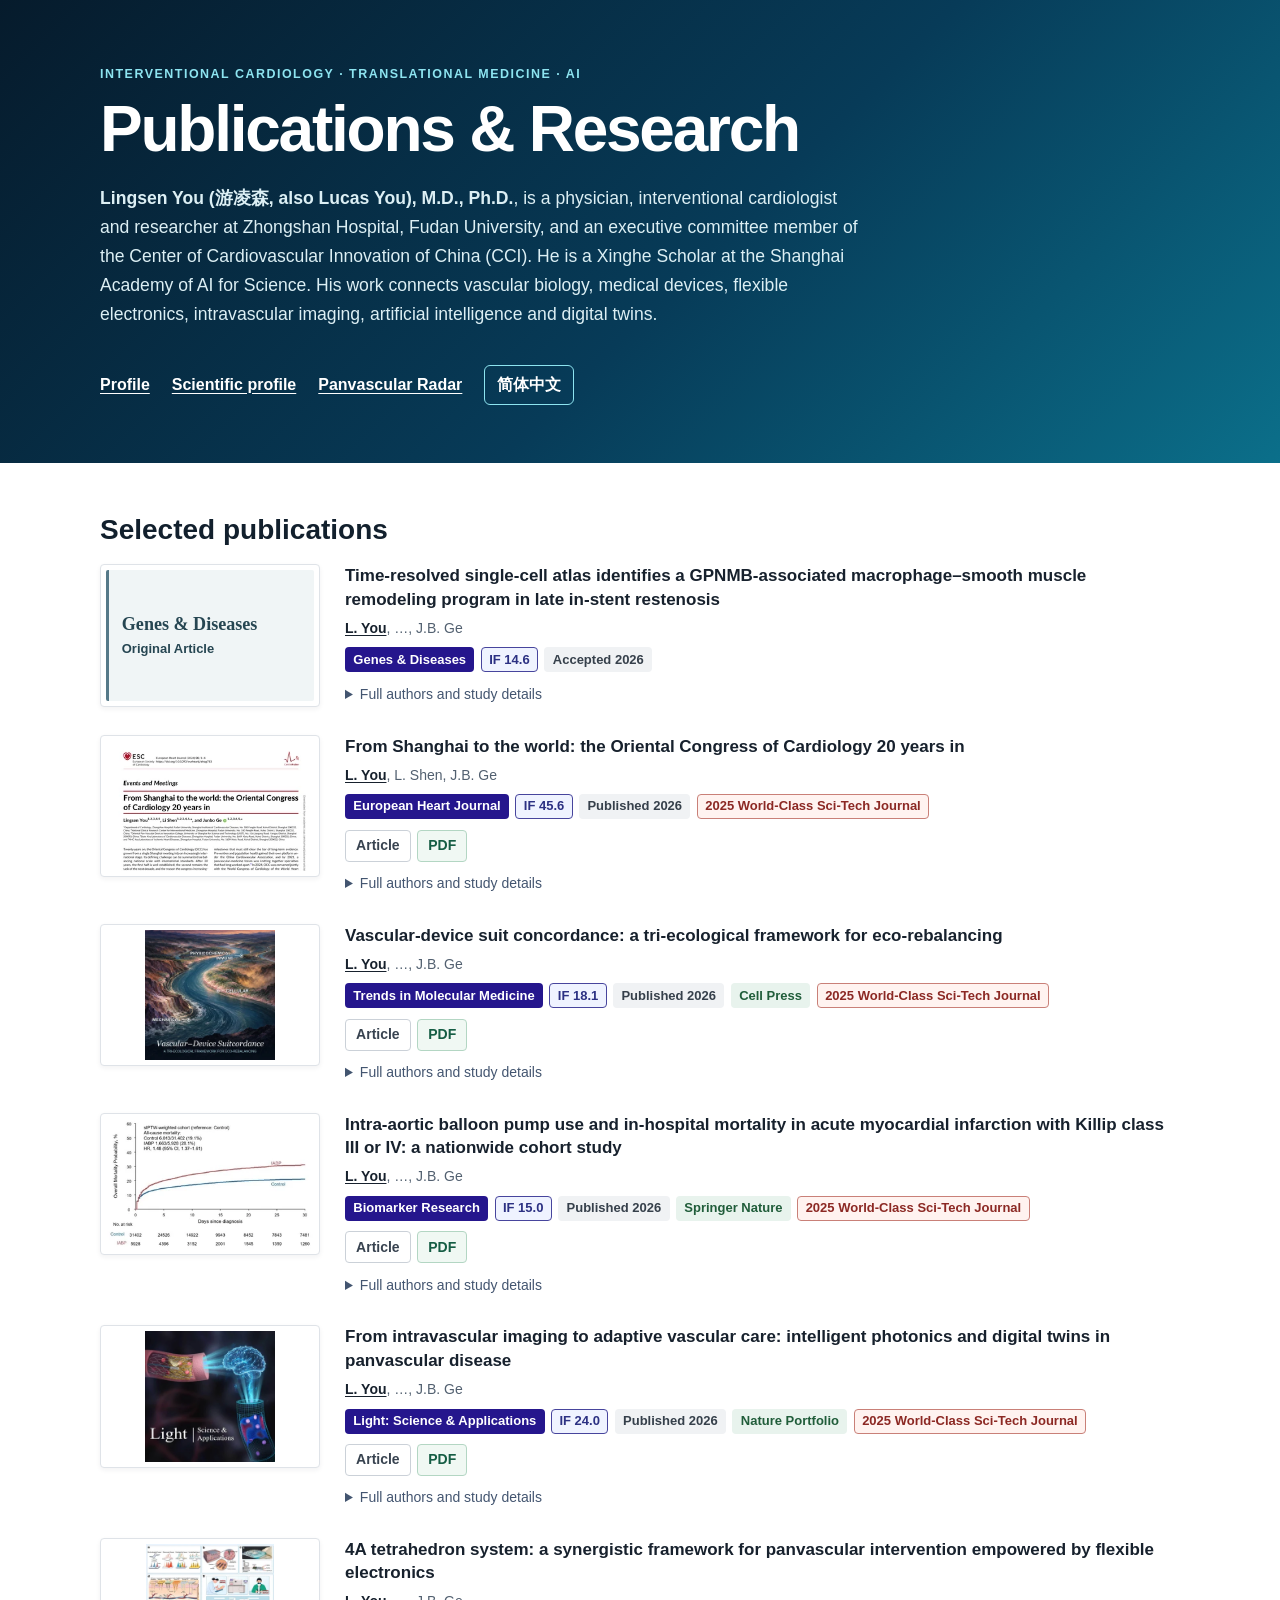
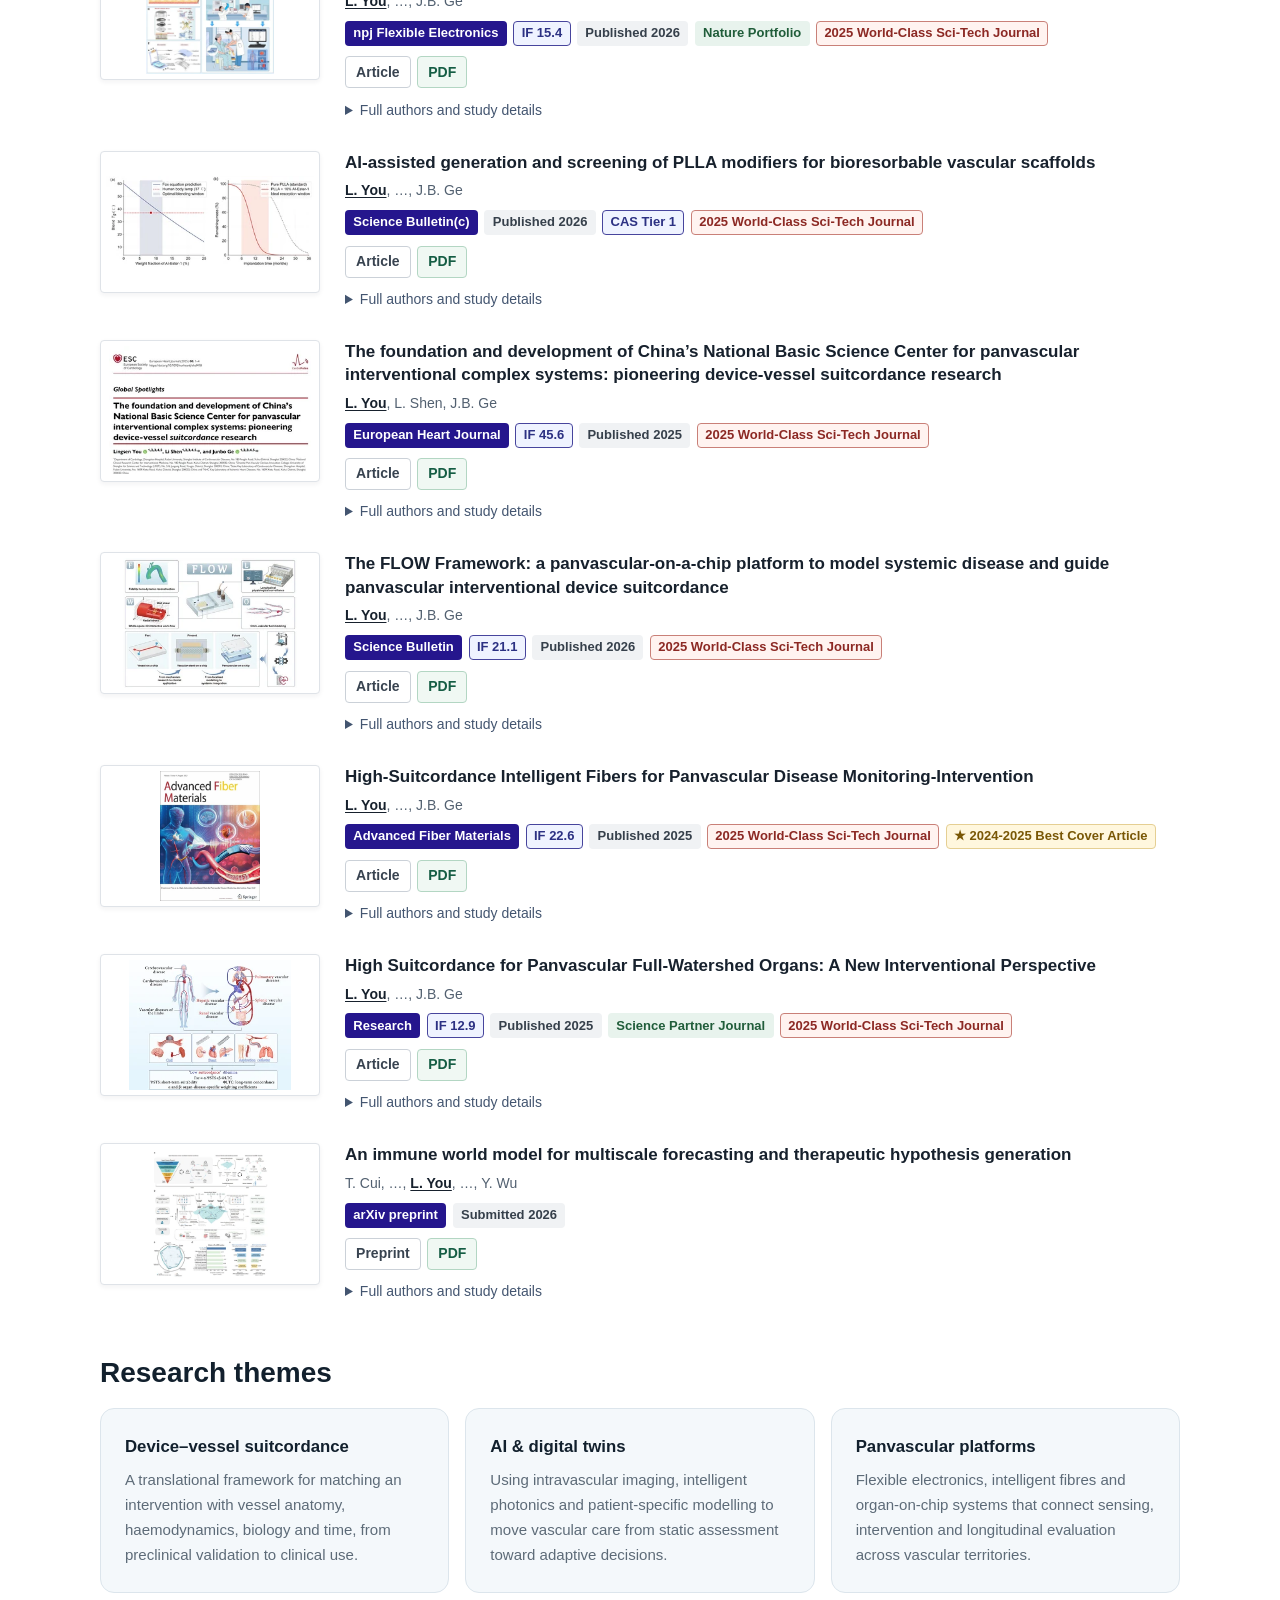
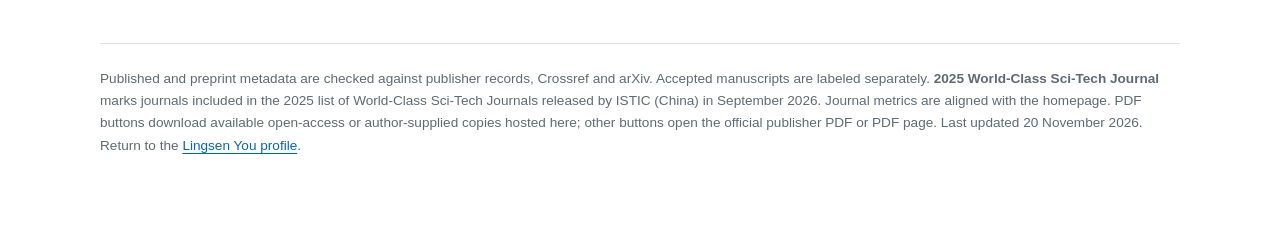
==== commit c048e5c0: "Add the Xinghe Scholar distinction to bilingual personal profiles" ====
--- a/publications/index.html
+++ b/publications/index.html
@@ -30,6 +30,7 @@
         "alternateName": ["Lingsen Lucas You", "Lucas You", "游凌森"],
         "url": "https://lingsenyou.com/",
         "description": "Lingsen You is a physician and interventional cardiologist at Zhongshan Hospital, Fudan University.",
+        "award": "Xinghe Scholar, Shanghai Academy of AI for Science",
         "jobTitle": ["Physician", "Interventional Cardiologist", "Executive Committee Member"],
         "memberOf": { "@type": "Organization", "name": "Center of Cardiovascular Innovation of China", "alternateName": "CCI" },
         "affiliation": { "@type": "MedicalOrganization", "name": "Zhongshan Hospital, Fudan University", "alternateName": "复旦大学附属中山医院", "sameAs": "https://ror.org/032x22645" },
@@ -52,7 +53,7 @@
         "about": { "@id": "https://lingsenyou.com/#person" },
         "isPartOf": { "@id": "https://lingsenyou.com/#website" },
         "datePublished": "2026-08-13",
-        "dateModified": "2026-11-20",
+        "dateModified": "2026-11-24",
         "mainEntity": {
           "@type": "ItemList",
           "numberOfItems": 12,
@@ -238,7 +239,7 @@
     <div class="hero">
       <p class="eyebrow">Interventional cardiology · Translational medicine · AI</p>
       <h1>Publications &amp; Research</h1>
-      <p class="intro"><strong>Lingsen You (游凌森, also Lucas You), M.D., Ph.D.</strong>, is a physician, interventional cardiologist and researcher at Zhongshan Hospital, Fudan University, and an executive committee member of the Center of Cardiovascular Innovation of China (CCI). His work connects vascular biology, medical devices, flexible electronics, intravascular imaging, artificial intelligence and digital twins.</p>
+      <p class="intro"><strong>Lingsen You (游凌森, also Lucas You), M.D., Ph.D.</strong>, is a physician, interventional cardiologist and researcher at Zhongshan Hospital, Fudan University, and an executive committee member of the Center of Cardiovascular Innovation of China (CCI). He is a Xinghe Scholar at the Shanghai Academy of AI for Science. His work connects vascular biology, medical devices, flexible electronics, intravascular imaging, artificial intelligence and digital twins.</p>
       <nav aria-label="Primary"><a href="https://lingsenyou.com/">Profile</a><a href="https://lingsenyou.com/scientific/">Scientific profile</a><a href="https://lingsenyou.com/panvascular/">Panvascular Radar</a><a class="language-link" href="/zh/publications/" lang="zh-Hans" hreflang="zh-Hans" aria-label="查看简体中文版">简体中文</a></nav>
     </div>
   </header>
